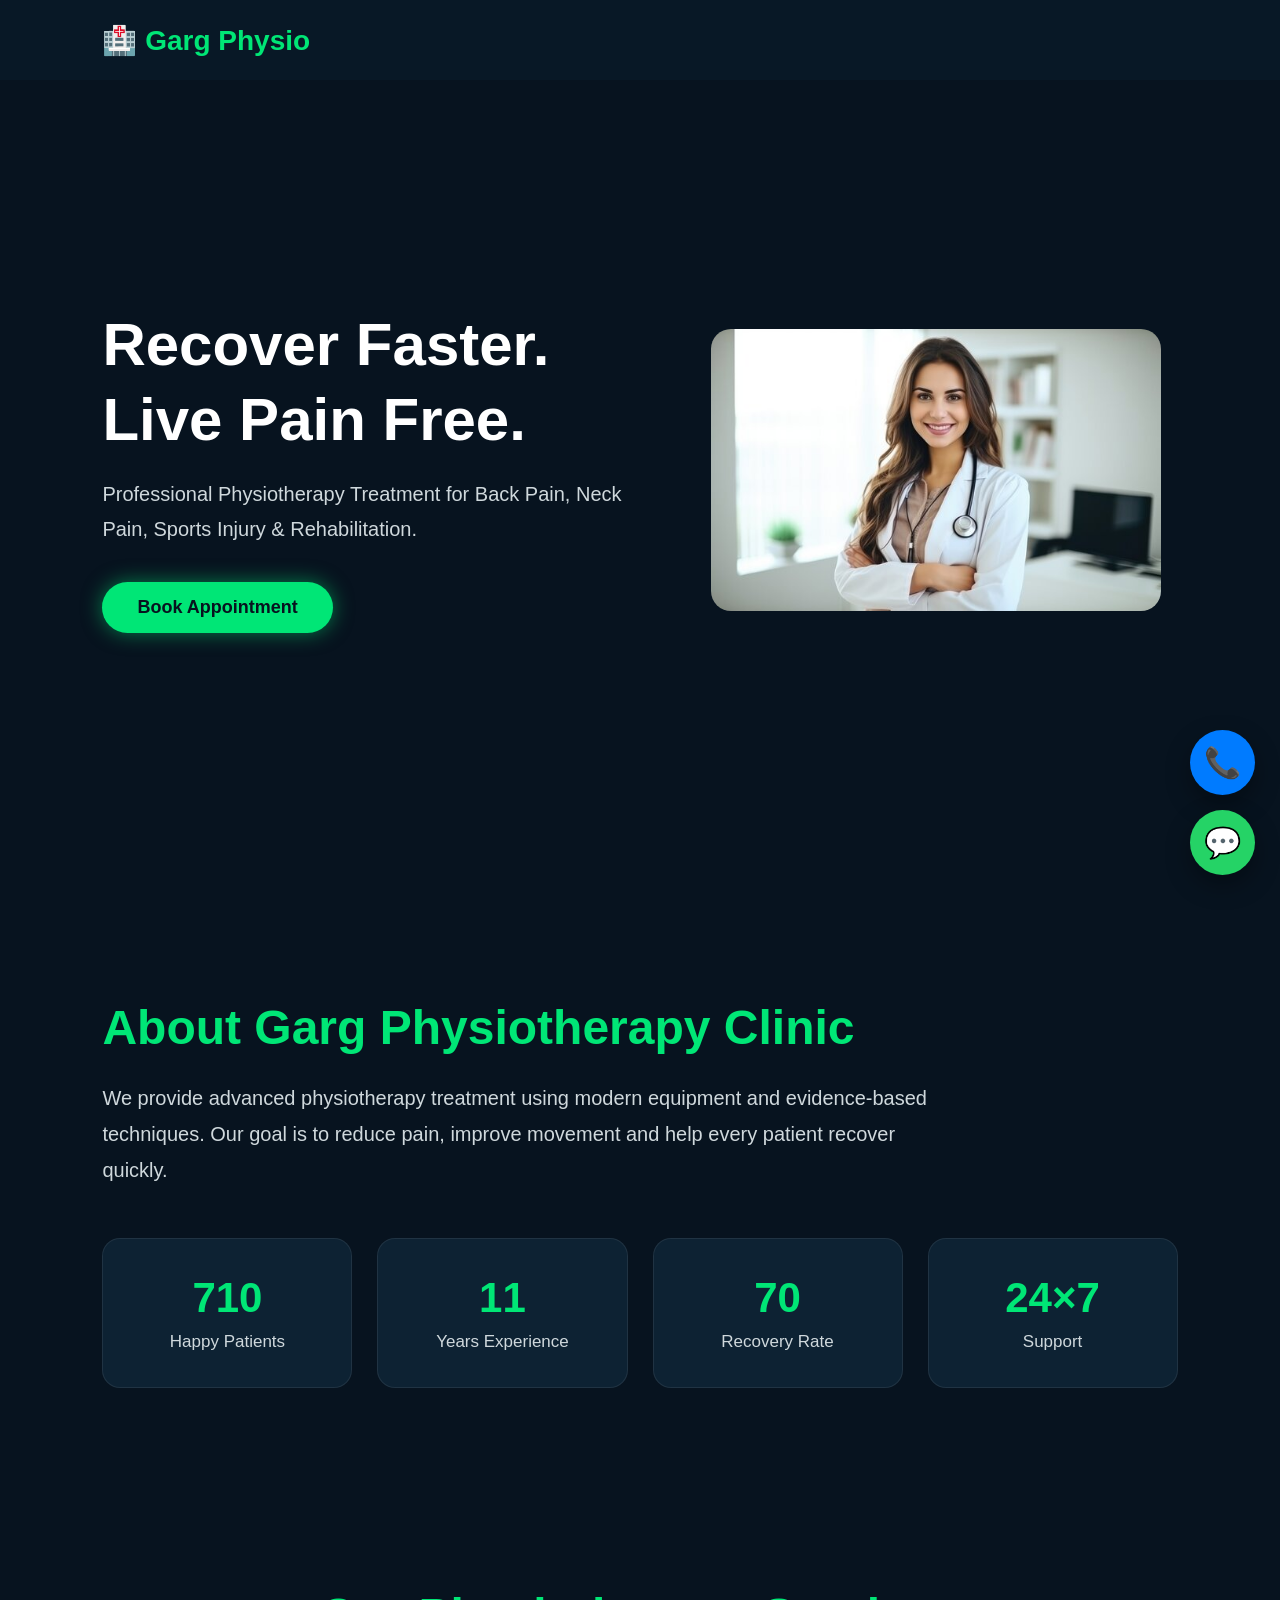
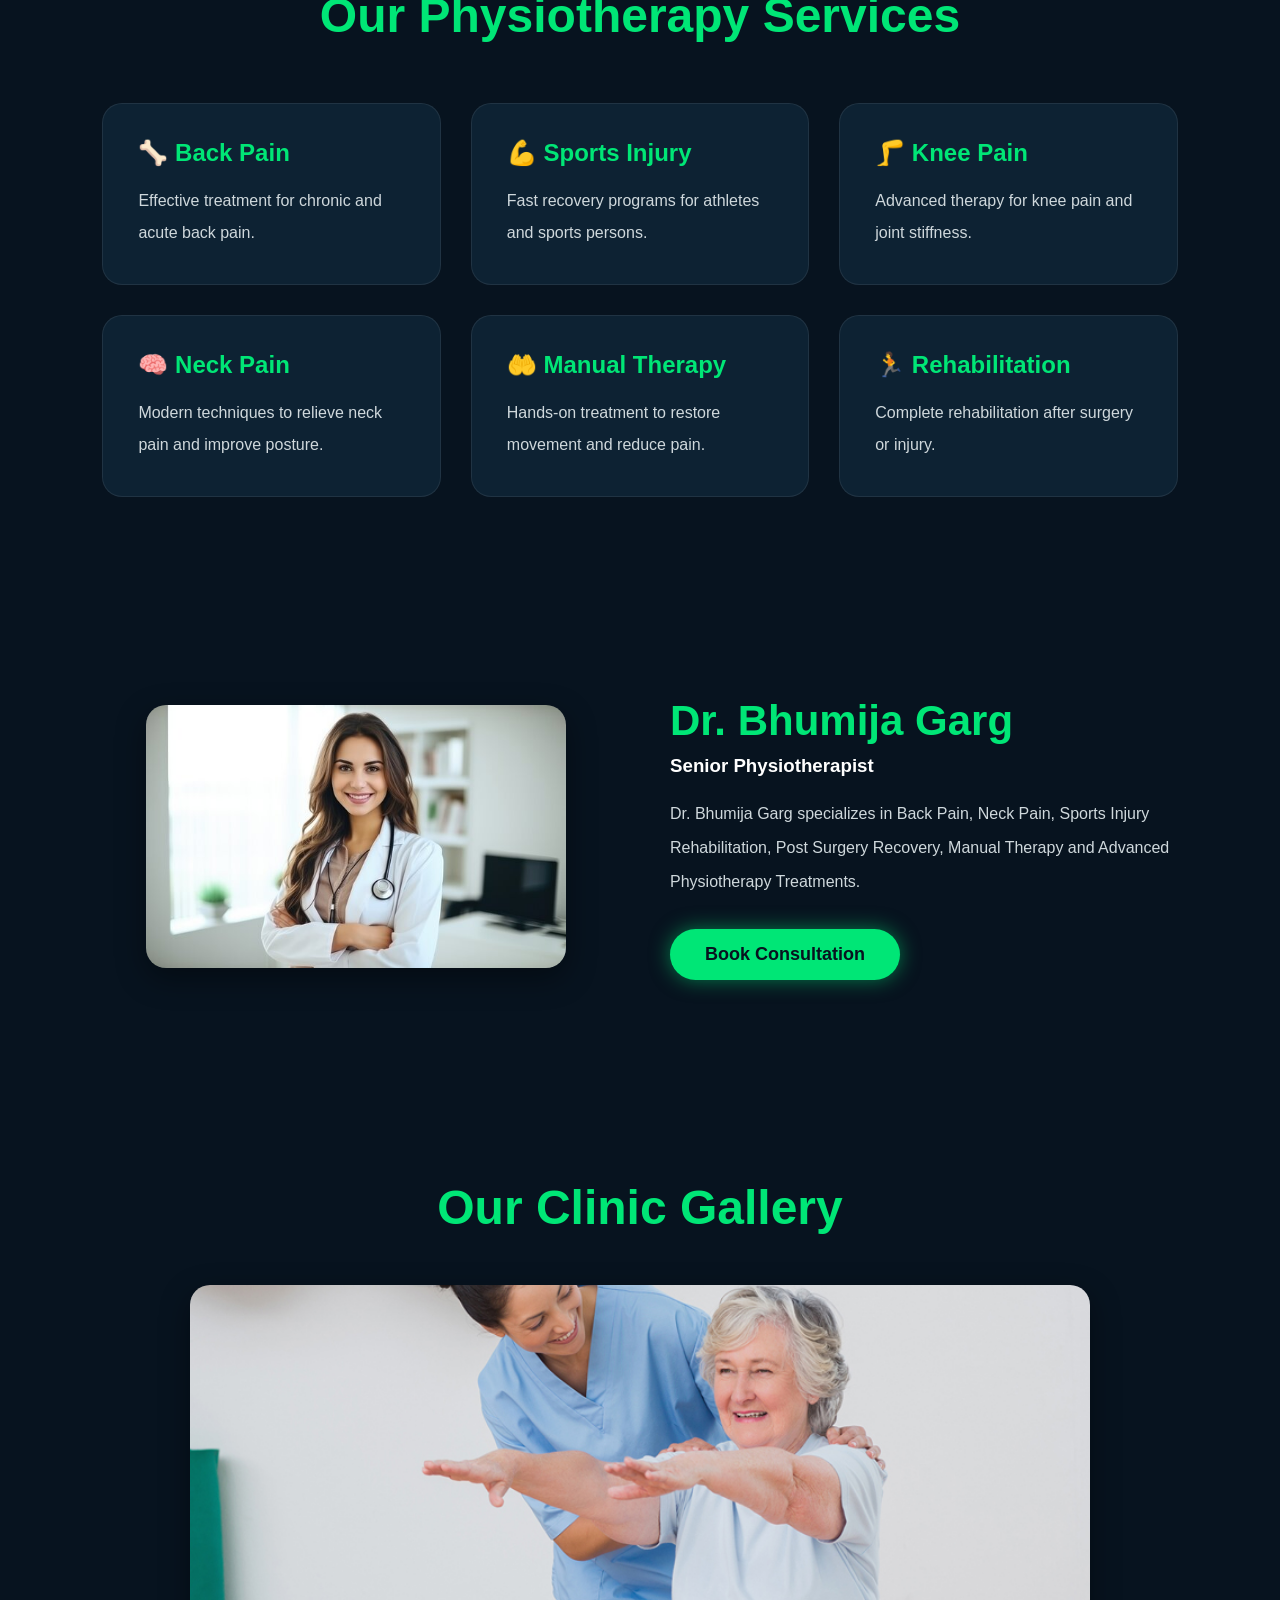
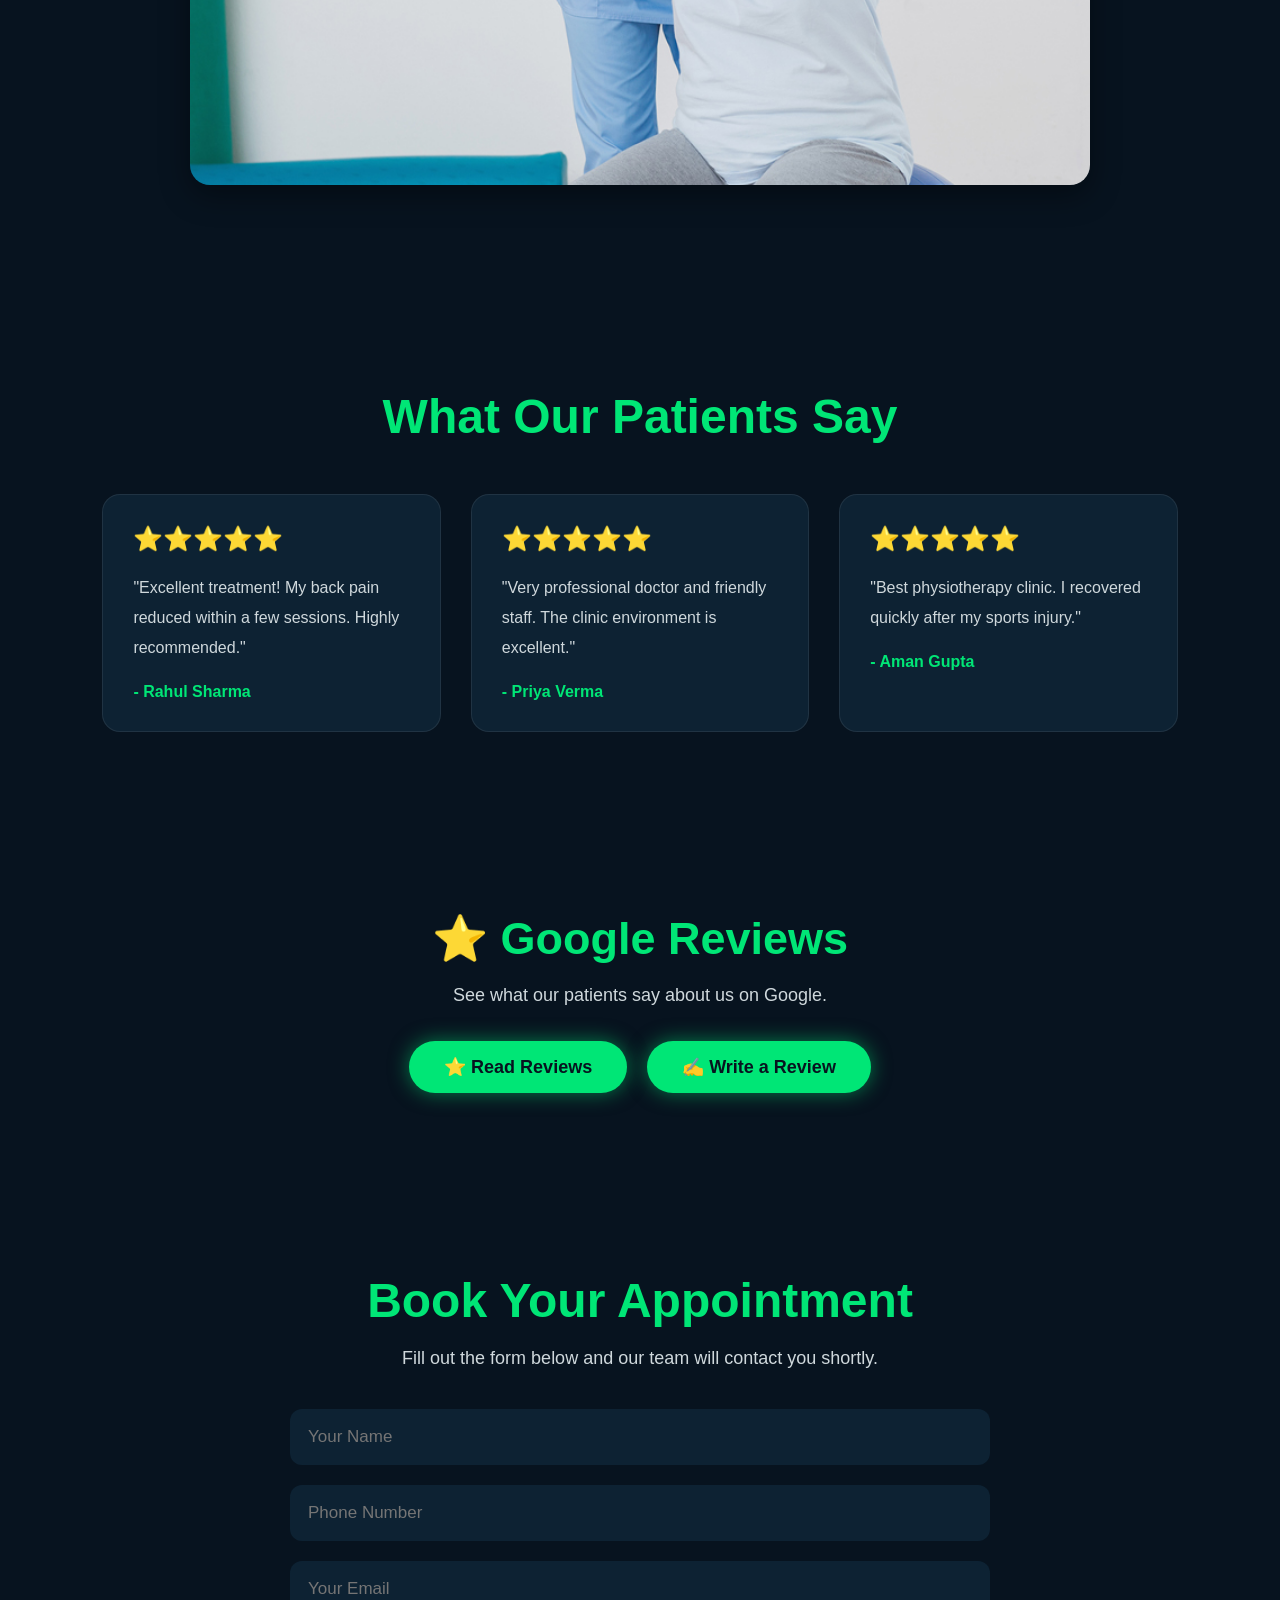
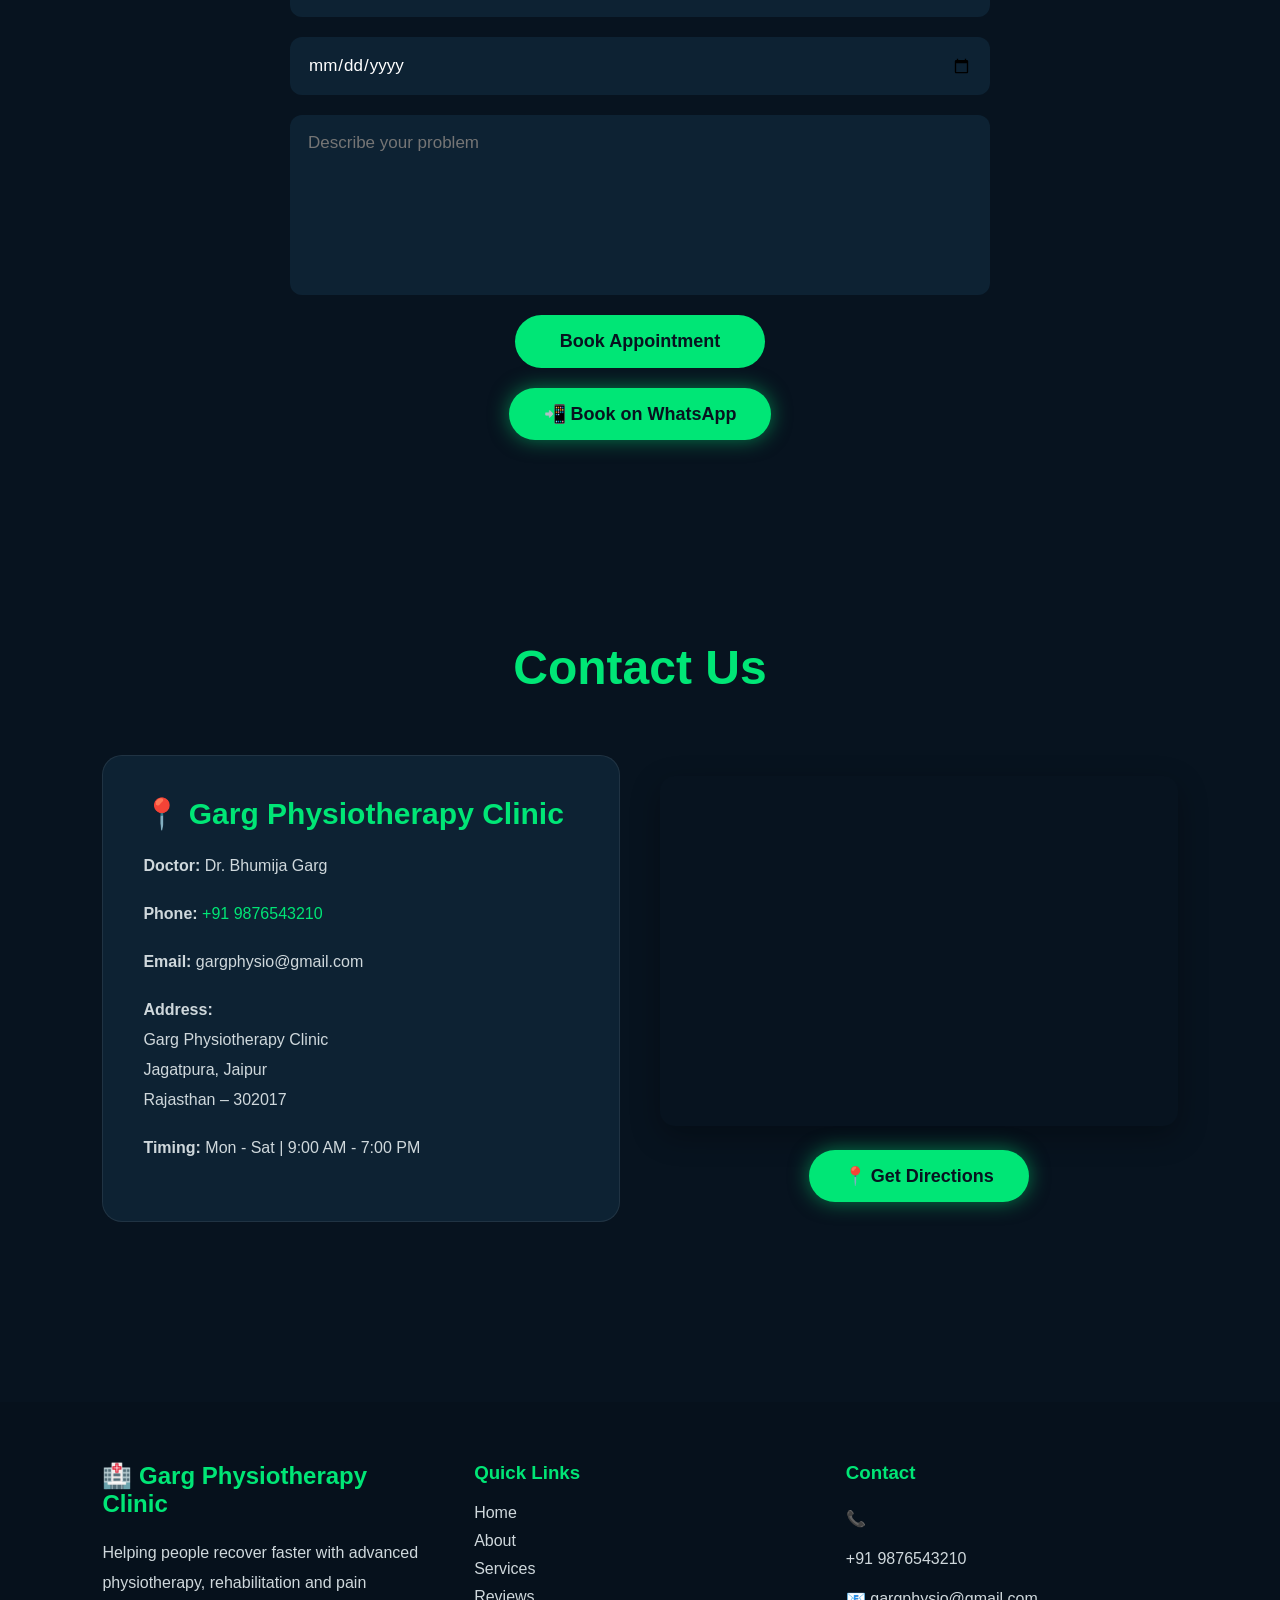
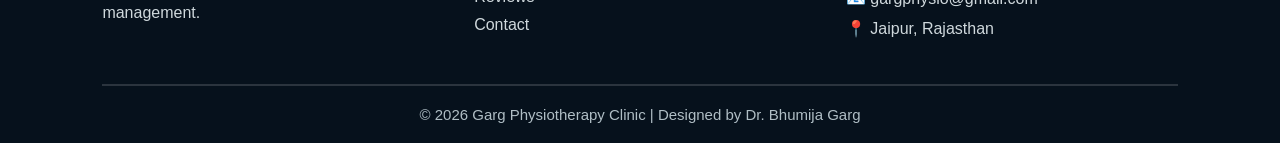
==== index.html @ 329b7d1e "Added floating call button" ====
<!DOCTYPE html>
<html lang="en">
<link rel="stylesheet" href="https://unpkg.com/aos@2.3.4/dist/aos.css">
<head>
    <meta charset="UTF-8">
    <meta name="viewport" content="width=device-width, initial-scale=1.0">

    <title>Garg Physiotherapy Clinic | Dr. Bhumija Garg</title>

    <meta name="description" content="Garg Physiotherapy Clinic in Jaipur offers treatment for back pain, neck pain, sports injury, rehabilitation, knee pain, manual therapy and advanced physiotherapy by Dr. Bhumija Garg.">

    <meta name="keywords" content="Physiotherapy Jaipur, Physiotherapist Jaipur, Back Pain Treatment, Neck Pain, Sports Injury, Knee Pain, Garg Physiotherapy Clinic, Dr. Bhumija Garg">

    <meta name="author" content="Dr. Bhumija Garg">

    <!-- Open Graph -->
    <meta property="og:title" content="Garg Physiotherapy Clinic | Dr. Bhumija Garg">
    <meta property="og:description" content="Professional Physiotherapy Clinic in Jaipur for Back Pain, Neck Pain, Sports Injury & Rehabilitation.">
    <meta property="og:image" content="https://gargphysio.netlify.app/images/logo.png">
    <meta property="og:url" content="https://gargphysio.netlify.app">
    <meta property="og:type" content="website">

    <!-- Theme Color -->
    <meta name="theme-color" content="#00e676">

    <link rel="stylesheet" href="style.css">

    <!-- Favicon -->
    <link rel="icon" type="image/png" href="images/logo.png">
    <meta name="google-site-verification" content="hfMjRahwRPEM4AjZQudU4vn1vrNnASOSKGCvkuwVA_s" />

</head>
<body>


<!-- Loading Screen -->
<div id="loader">

    <div class="loader-content">

        <h1>🏥</h1>

        <h2>Garg Physiotherapy Clinic</h2>

        <div class="loading-bar">
            <div class="loading-fill"></div>
        </div>

    </div>

</div>
<!-- Scroll Progress Bar -->
<div id="progress-bar"></div>
<a href="tel:+919876543210" class="call-btn">
    📞
</a>
<!-- WhatsApp Button -->

<a href="https://wa.me/919876543210" class="whatsapp" target="_blank">
    💬
</a>

<!-- Navigation -->

<nav>

   <h2 class="logo">
    🏥 Garg Physio
</h2>

    <!-- Hamburger Button -->
    <div class="menu-toggle" id="menu-toggle">
        ☰
    </div>

    <ul id="nav-links">

        <li><a href="#home">Home</a></li>

        <li><a href="#about">About</a></li>

        <li><a href="#services">Services</a></li>

        <li><a href="#doctor">Doctor</a></li>

        <li><a href="#gallery">Gallery</a></li>

        <li><a href="#reviews">Reviews</a></li>

        <li><a href="#appointment">Appointment</a></li>

        <li><a href="#contact">Contact</a></li>

    </ul>

</nav>

<!-- Hero Section -->

<section class="hero hidden" id="home">

    <div class="left">

        <h1>
            Recover Faster.<br>
            Live Pain Free.
        </h1>

        <p>
            Professional Physiotherapy Treatment for Back Pain,
            Neck Pain, Sports Injury & Rehabilitation.
        </p>

       <a href="#appointment" class="btn">Book Appointment</a>
    </div>

    <div class="right">

        <img src="images/doctor.jpg" alt="Doctor">

    </div>

</section>

<!-- About Section -->

<section class="about hidden" id="about" data-aos="fade-up">

    <div class="about-left">

        <h2>About Garg Physiotherapy Clinic</h2>

        <p>
            We provide advanced physiotherapy treatment using modern
            equipment and evidence-based techniques. Our goal is to
            reduce pain, improve movement and help every patient
            recover quickly.
        </p>

        <div class="stats">

            <div class="box">
               <h3 class="counter" data-target="1000">0</h3>
                <span>Happy Patients</span>
            </div>

            <div class="box">
                <h3 class="counter" data-target="15">0</h3>
                <span>Years Experience</span>
            </div>

            <div class="box">
                <h3 class="counter" data-target="98">0</h3>
                <span>Recovery Rate</span>
            </div>

            <div class="box">
                <h3>24×7</h3>
                <span>Support</span>
            </div>

        </div>

    </div>

</section> 


<!-- Services Section -->

<section class="services hidden" id="services" data-aos="zoom-in">

    <h2>Our Physiotherapy Services</h2>

    <div class="service-grid">

        <div class="service-card">
            <h3>🦴 Back Pain</h3>
            <p>Effective treatment for chronic and acute back pain.</p>
        </div>

        <div class="service-card">
            <h3>💪 Sports Injury</h3>
            <p>Fast recovery programs for athletes and sports persons.</p>
        </div>

        <div class="service-card">
            <h3>🦵 Knee Pain</h3>
            <p>Advanced therapy for knee pain and joint stiffness.</p>
        </div>

        <div class="service-card">
            <h3>🧠 Neck Pain</h3>
            <p>Modern techniques to relieve neck pain and improve posture.</p>
        </div>

        <div class="service-card">
            <h3>🤲 Manual Therapy</h3>
            <p>Hands-on treatment to restore movement and reduce pain.</p>
        </div>

        <div class="service-card">
            <h3>🏃 Rehabilitation</h3>
            <p>Complete rehabilitation after surgery or injury.</p>
        </div>

    </div>

</section>

<!-- Doctor Section -->

<section class="doctor hidden" id="doctor" data-aos="fade-right">

    <div class="doctor-image">
        <img src="images/doctor.jpg" alt="Dr. Bhumija Garg">
    </div>

    <div class="doctor-info">

        <h2>Dr. Bhumija Garg</h2>

        <h3>Senior Physiotherapist</h3>

        <p>
            Dr. Bhumija Garg specializes in Back Pain, Neck Pain,
            Sports Injury Rehabilitation, Post Surgery Recovery,
            Manual Therapy and Advanced Physiotherapy Treatments.
        </p>

       <a href="#appointment" class="btn">Book Consultation</a>

    </div>

</section>

<!-- Gallery Section -->

<section class="gallery hidden" id="gallery" data-aos="fade-left">

    <h2>Our Clinic Gallery</h2>

    <div class="slider">

   <img id="slider-image" src="images/gallery1.jpg" alt="Clinic">

    </div>

</section>
<!-- Lightbox -->
<div id="lightbox">

    <span id="close-lightbox">&times;</span>

    <img id="lightbox-img" src="" alt="Gallery Image">

</div>
<!-- Testimonials Section -->

<section class="testimonials hidden" id="reviews">

    <h2>What Our Patients Say</h2>

    <div class="testimonial-container">

        <div class="testimonial-card">
            <h3>⭐⭐⭐⭐⭐</h3>
            <p>
                "Excellent treatment! My back pain reduced within a few sessions.
                Highly recommended."
            </p>
            <h4>- Rahul Sharma</h4>
        </div>

        <div class="testimonial-card">
            <h3>⭐⭐⭐⭐⭐</h3>
            <p>
                "Very professional doctor and friendly staff.
                The clinic environment is excellent."
            </p>
            <h4>- Priya Verma</h4>
        </div>

        <div class="testimonial-card">
            <h3>⭐⭐⭐⭐⭐</h3>
            <p>
                "Best physiotherapy clinic. I recovered quickly after my sports injury."
            </p>
            <h4>- Aman Gupta</h4>
        </div>

    </div>

</section>
<section class="google-reviews hidden">

    <h2>⭐ Google Reviews</h2>

    <p>See what our patients say about us on Google.</p>

    <div class="review-buttons">

        <a href="https://g.page/r/" target="_blank" class="btn">
            ⭐ Read Reviews
        </a>

        <a href="https://search.google.com/local/writereview?placeid=" target="_blank" class="btn">
            ✍ Write a Review
        </a>

    </div>

</section>
<!-- Appointment Section -->

<section class="appointment hidden" id="appointment">

    <h2>Book Your Appointment</h2>

    <p>
        Fill out the form below and our team will contact you shortly.
    </p>

  <form action="https://formsubmit.co/bhumiagr71@gmail.com" method="POST">

    <input type="text" name="Name" placeholder="Your Name" required>

    <input type="tel" name="Phone" placeholder="Phone Number" required>

    <input type="email" name="Email" placeholder="Your Email" required>

    <input type="date" name="Appointment Date" required>

    <textarea name="Message" placeholder="Describe your problem"></textarea>

    <input type="hidden" name="_captcha" value="false">
    <input type="hidden" name="_template" value="table">
    <input type="hidden" name="_subject" value="New Appointment Request">
   <input type="hidden" name="_next" value="https://gargphysio.netlify.app/thankyou.html">
    <button type="submit">Book Appointment</button>

</form>
<a href="#" id="whatsapp-book" class="btn">
    📲 Book on WhatsApp
</a>

</section>

<!-- Contact Section -->

<section class="contact hidden" id="contact">

    <h2>Contact Us</h2>

    <div class="contact-container">

        <div class="contact-info">

            <h3>📍 Garg Physiotherapy Clinic</h3>

            <p><strong>Doctor:</strong> Dr. Bhumija Garg</p>

          <p><strong>Phone:</strong>
<a href="tel:+919876543210" class="contact-link">
+91 9876543210
</a>
</p>
            <p><strong>Email:</strong> gargphysio@gmail.com</p>

           <p><strong>Address:</strong><br>
            Garg Physiotherapy Clinic<br>
                 Jagatpura, Jaipur<br>
                  Rajasthan – 302017
        </p>

            <p><strong>Timing:</strong> Mon - Sat | 9:00 AM - 7:00 PM</p>

        </div>

        <div class="map">

            <iframe
                src="https://www.google.com/maps?q=Jagatpura,Jaipur,Rajasthan&output=embed"
                width="100%"
                height="350"
                style="border:0;border-radius:15px;"
                allowfullscreen
                loading="lazy">
            </iframe>
            <div class="direction-btn">
    <a href="https://www.google.com/maps/search/?api=1&query=Jagatpura,Jaipur,Rajasthan"
       target="_blank"
       class="btn">
       📍 Get Directions
    </a>
        </div>

    </div>
</div> <!-- contact-container -->
</section>

<!-- Footer -->

<footer>

    <div class="footer-container">

        <div class="footer-box">

            <h2>🏥 Garg Physiotherapy Clinic</h2>

            <p>
                Helping people recover faster with advanced physiotherapy,
                rehabilitation and pain management.
            </p>

        </div>

        <div class="footer-box">

            <h3>Quick Links</h3>

            <a href="#home">Home</a>
            <a href="#about">About</a>
            <a href="#services">Services</a>
            <a href="#reviews">Reviews</a>
            <a href="#contact">Contact</a>

        </div>

        <div class="footer-box">

            <h3>Contact</h3>

           <p>📞
<a href="tel:+919876543210" class="contact-link">
+91 9876543210
</a>
</p>
            <p>📧 gargphysio@gmail.com</p>
            <p>📍 Jaipur, Rajasthan</p>

        </div>

    </div>

    <hr>

    <p class="copyright">
        © 2026 Garg Physiotherapy Clinic | Designed by Dr. Bhumija Garg
    </p>

</footer>
<script src="https://unpkg.com/aos@2.3.4/dist/aos.js"></script>

<script>
AOS.init({
    duration: 1000,
    once: true
});
</script>
<script src="script.js"></script>

</body>
</html>
---- style.css ----
/* ==========================================
   GARG PHYSIOTHERAPY CLINIC
   STYLE.CSS (PART 1)
========================================== */

/* Google Font */
html{
    scroll-behavior:smooth;
}
*{
    margin:0;
    padding:0;
    box-sizing:border-box;
    font-family:'Poppins',sans-serif;
}

body{
    background:#07131f;
    color:#ffffff;
    overflow-x:hidden;
}

/* ==========================================
   NAVBAR
========================================== */

nav{
    position:fixed;
    top:0;
    left:0;
    width:100%;
    height:80px;
    padding:0 8%;
    background:#081826;
    display:flex;
    justify-content:space-between;
    align-items:center;
    z-index:1000;
    transition:0.4s;
}

.scrolled{
    background:#06111c;
    box-shadow:0 5px 20px rgba(0,0,0,.4);
    backdrop-filter:blur(10px);
}

.logo{
    color:#00e676;
    font-size:28px;
    font-weight:700;
}

nav ul{
    display:flex;
    list-style:none;
}

nav ul li{
    margin-left:30px;
}

nav ul li a{
    color:white;
    text-decoration:none;
    font-size:18px;
    transition:.3s;
}

nav ul li a:hover{
    color:#00e676;
}

/* ==========================================
   HERO SECTION
========================================== */

.hero{
    min-height:100vh;
    display:flex;
    justify-content:space-between;
    align-items:center;
    gap:50px;
    padding:120px 8% 80px;
}

.left{
    width:50%;
}

.left h1{
    font-size:60px;
    line-height:75px;
    margin-bottom:20px;
}

.left p{
    font-size:20px;
    color:#cfd8dc;
    line-height:35px;
    margin-bottom:35px;
}

/* Button */

button{
    background:#00e676;
    color:#07131f;
    border:none;
    padding:16px 40px;
    border-radius:50px;
    font-size:18px;
    font-weight:600;
    cursor:pointer;
    transition:.4s;
}

button:hover{
    background:#00c853;
    color:white;
    transform:translateY(-5px);
    box-shadow:0 0 25px #00e676;
}

/* Hero Image */

.right{
    width:45%;
    display:flex;
    justify-content:center;
}

.right img{
    width:100%;
    max-width:450px;
    border-radius:20px;
    animation:float 3s ease-in-out infinite;
}

/* Floating Animation */

@keyframes float{

    0%{
        transform:translateY(0);
    }

    50%{
        transform:translateY(-15px);
    }

    100%{
        transform:translateY(0);
    }

}

/* ==========================================
   ABOUT SECTION
========================================== */

.about{
    padding:100px 8%;
}

.about h2{
    color:#00e676;
    font-size:48px;
    margin-bottom:25px;
}

.about p{
    color:#cfd8dc;
    font-size:20px;
    line-height:36px;
    max-width:850px;
}

/* Stats */

.stats{
    margin-top:50px;
    display:grid;
    grid-template-columns:repeat(4,1fr);
    gap:25px;
}

.box{
    background:#0d2233;
    padding:35px;
    text-align:center;
    border-radius:18px;
    border:1px solid rgba(255,255,255,.08);
    transition:.4s;
}

.box:hover{
    transform:translateY(-10px);
    border-color:#00e676;
    box-shadow:0 15px 35px rgba(0,230,118,.35);
}

.box h3{
    color:#00e676;
    font-size:42px;
    margin-bottom:10px;
}

.box span{
    color:#cfd8dc;
    font-size:17px;
}
/* ==========================================
   SERVICES SECTION
========================================== */

.services{
    padding:100px 8%;
}

.services h2{
    text-align:center;
    color:#00e676;
    font-size:48px;
    margin-bottom:60px;
}

.service-grid{
    display:grid;
    grid-template-columns:repeat(auto-fit,minmax(280px,1fr));
    gap:30px;
}

.service-card{
    background:#0d2233;
    padding:35px;
    border-radius:20px;
    border:1px solid rgba(255,255,255,.08);
    transition:.4s;
    cursor:pointer;
}

.service-card:hover{
    transform:translateY(-12px);
    border-color:#00e676;
    box-shadow:0 20px 40px rgba(0,230,118,.35);
    background:linear-gradient(135deg,#0b2438,#123d5a);
}

.service-card h3{
    color:#00e676;
    font-size:24px;
    margin-bottom:18px;
}

.service-card p{
    color:#cfd8dc;
    line-height:32px;
}

/* ==========================================
   DOCTOR SECTION
========================================== */

.doctor{
    padding:100px 8%;
    display:flex;
    justify-content:space-between;
    align-items:center;
    gap:60px;
}

.doctor-image{
    flex:1;
    text-align:center;
}

.doctor-image img{
    width:100%;
    max-width:420px;
    border-radius:20px;
    box-shadow:0 10px 30px rgba(0,0,0,.4);
    transition:.4s;
}

.doctor-image img:hover{
    transform:scale(1.05);
    box-shadow:0 20px 45px rgba(0,230,118,.35);
}

.doctor-info{
    flex:1;
}

.doctor-info h2{
    color:#00e676;
    font-size:42px;
    margin-bottom:10px;
}

.doctor-info h3{
    color:#ffffff;
    margin-bottom:20px;
}

.doctor-info p{
    color:#cfd8dc;
    line-height:34px;
    margin-bottom:30px;
}

/* ==========================================
   GALLERY SECTION
========================================== */


.gallery{
    padding:100px 8%;
    text-align:center;
}

.gallery h2{
    color:#00e676;
    font-size:48px;
    margin-bottom:50px;
}
.slider{
    max-width:900px;
    margin:auto;
}

.slider img{
    width:100%;
    height:500px;
    object-fit:cover;
    border-radius:20px;
    box-shadow:0 10px 30px rgba(0,0,0,.4);
    transition:.4s;
}

.slider img:hover{
    transform:scale(1.02);
}

/* ==========================================
   TESTIMONIAL SECTION
========================================== */

.testimonials{
    padding:100px 8%;
}

.testimonials h2{
    text-align:center;
    color:#00e676;
    font-size:48px;
    margin-bottom:50px;
}

.testimonial-container{
    display:grid;
    grid-template-columns:repeat(auto-fit,minmax(280px,1fr));
    gap:30px;
}

.testimonial-card{
    background:#0d2233;
    padding:30px;
    border-radius:18px;
    border:1px solid rgba(255,255,255,.08);
    transition:.4s;
}

.testimonial-card:hover{
    transform:translateY(-10px);
    border-color:#00e676;
    box-shadow:0 20px 35px rgba(0,230,118,.30);
}

.testimonial-card h3{
    font-size:24px;
    margin-bottom:20px;
}

.testimonial-card p{
    color:#cfd8dc;
    line-height:30px;
    margin-bottom:20px;
}

.testimonial-card h4{
    color:#00e676;
}
/* ==========================================
   APPOINTMENT SECTION
========================================== */

.appointment{
    padding:100px 8%;
    text-align:center;
}

.appointment h2{
    color:#00e676;
    font-size:48px;
    margin-bottom:20px;
}

.appointment p{
    color:#cfd8dc;
    font-size:18px;
    margin-bottom:40px;
}

.appointment form{
    width:100%;
    max-width:700px;
    margin:auto;
    display:flex;
    flex-direction:column;
    gap:20px;
}

.appointment input,
.appointment textarea{

    width:100%;
    padding:18px;
    border:none;
    outline:none;
    border-radius:12px;
    background:#0d2233;
    color:white;
    font-size:17px;
    transition:.3s;

}

.appointment input:focus,
.appointment textarea:focus{

    border:1px solid #00e676;
    box-shadow:0 0 15px rgba(0,230,118,.25);

}

.appointment textarea{

    height:180px;
    resize:none;

}

.appointment button{

    width:250px;
    margin:auto;

}


/* ==========================================
   CONTACT SECTION
========================================== */

.contact{

    padding:100px 8%;

}

.contact h2{

    text-align:center;
    color:#00e676;
    font-size:48px;
    margin-bottom:60px;

}

.contact-container{

    display:grid;
    grid-template-columns:1fr 1fr;
    gap:40px;
    align-items:center;

}

.contact-info{

    background:#0d2233;
    padding:40px;
    border-radius:20px;
    border:1px solid rgba(255,255,255,.08);

}

.contact-info h3{

    color:#00e676;
    margin-bottom:20px;
    font-size:30px;

}

.contact-info p{

    color:#cfd8dc;
    margin:18px 0;
    line-height:30px;

}

.map iframe{

    width:100%;
    border:none;
    border-radius:20px;
    box-shadow:0 10px 30px rgba(0,0,0,.3);

}


/* ==========================================
   FOOTER
========================================== */

footer{

    background:#06111c;
    margin-top:80px;
    padding:60px 8% 20px;

}

.footer-container{

    display:grid;
    grid-template-columns:repeat(auto-fit,minmax(250px,1fr));
    gap:40px;

}

.footer-box h2,
.footer-box h3{

    color:#00e676;
    margin-bottom:20px;

}

.footer-box p{

    color:#cfd8dc;
    line-height:30px;

}

.footer-box a{

    display:block;
    color:#cfd8dc;
    text-decoration:none;
    margin:10px 0;
    transition:.3s;

}

.footer-box a:hover{

    color:#00e676;
    padding-left:6px;

}

footer hr{

    margin:40px 0 20px;
    border:.5px solid rgba(255,255,255,.15);

}

.copyright{

    text-align:center;
    color:#b0bec5;
    font-size:15px;

}


/* ==========================================
   WHATSAPP BUTTON
========================================== */

.whatsapp{

    position:fixed;
    right:25px;
    bottom:25px;

    width:65px;
    height:65px;
    border-radius:50%;

    background:#25D366;

    display:flex;
    justify-content:center;
    align-items:center;

    color:white;
    text-decoration:none;
    font-size:30px;

    z-index:9999;

    box-shadow:0 10px 25px rgba(0,0,0,.35);

    transition:.4s;

}
.whatsapp:hover{

    transform:scale(1.12);
    box-shadow:0 15px 35px rgba(37,211,102,.5);

}
/* ==========================================
   SCROLL ANIMATION
========================================== */

.hidden{
    opacity:0;
    transform:translateY(60px);
    transition:all .8s ease;
}

.show{
    opacity:1;
    transform:translateY(0);
}


/* ==========================================
   GLOBAL HOVER EFFECTS
========================================== */

.service-card:hover,
.box:hover,
.testimonial-card:hover{
    box-shadow:0 0 25px rgba(0,230,118,.35);
}


/* ==========================================
   MOBILE RESPONSIVE
========================================== */

@media (max-width:768px){
nav{
        flex-direction:row;
        justify-content:space-between;
        align-items:center;
        padding:15px 5%;
        height:80px;
    }

     nav ul{
        margin:0;
    }

    .hero{
        flex-direction:column;
        text-align:center;
        padding-top:140px;
    }

    .left,
    .right{
        width:100%;
    }

    .left h1{
        font-size:38px;
        line-height:50px;
    }

    .left p{
        font-size:18px;
        line-height:30px;
    }

    .right img{
        width:90%;
        max-width:380px;
        margin-top:30px;
    }

    .about,
    .services,
    .doctor,
    .gallery,
    .testimonials,
    .appointment,
    .contact{
        padding:70px 5%;
    }

    .stats{
        grid-template-columns:1fr 1fr;
        gap:20px;
    }

    .service-grid{
        grid-template-columns:1fr;
    }

    .doctor{
        flex-direction:column;
        text-align:center;
    }

    .testimonial-container{
        grid-template-columns:1fr;
    }

    .contact-container{
        grid-template-columns:1fr;
    }

    .footer-container{
        grid-template-columns:1fr;
        text-align:center;
    }

    .slider img{
        height:260px;
    }

    .whatsapp{
        width:55px;
        height:55px;
        font-size:26px;
    }

}


/* ==========================================
   SMALL MOBILE
========================================== */

@media (max-width:480px){

 .logo{
    font-size:20px;
    line-height:1.3;
    max-width:180px;
}

    nav ul li{
        margin:8px;
    }

    .left h1{
        font-size:30px;
        line-height:40px;
    }

    .about h2,
    .services h2,
    .doctor h2,
    .gallery h2,
    .testimonials h2,
    .appointment h2,
    .contact h2{
        font-size:34px;
    }

    .stats{
        grid-template-columns:1fr;
    }

    button{
        width:100%;
    }

} 
/* ==========================================
   HAMBURGER MENU
========================================== */
.menu-toggle
{
    display:none;
    font-size:32px;
    color:#00e676;
    cursor:pointer;
    user-select:none;
}

/* Mobile */

@media (max-width:768px){

  nav{
    display:flex;
    justify-content:space-between;
    align-items:center;
}

  .menu-toggle{
    display:block;
    flex-shrink:0;
}
}
    #nav-links{
        position:absolute;
        top:80px;
        left:0;
        width:100%;
        background:#081826;
        z-index:1000;

        display:flex;
        flex-direction:column;
        align-items:center;

        max-height:0;
        overflow:hidden;

        transition:max-height .4s ease;
    }

    #nav-links.active{
        max-height:500px;
    }

    #nav-links li{
        margin:18px 0;
    }
/* ===========================
   LOADING SCREEN
=========================== */

#loader{
    position:fixed;
    top:0;
    left:0;
    width:100%;
    height:100%;
    background:#07131f;
    display:flex;
    justify-content:center;
    align-items:center;
    z-index:99999;
    transition:opacity .8s ease, visibility .8s ease;
}

.loader-content{
    text-align:center;
}

.loader-content h1{
    font-size:70px;
    margin-bottom:10px;
}

.loader-content h2{
    color:#00e676;
    font-size:32px;
    margin-bottom:30px;
}

.loading-bar{
    width:260px;
    height:8px;
    background:#163044;
    border-radius:20px;
    overflow:hidden;
    margin:auto;
}

.loading-fill{
    width:0%;
    height:100%;
    background:#00e676;
    animation:loading 2s linear forwards;
}

@keyframes loading{

    from{
        width:0%;
    }

    to{
        width:100%;
    }

}

.loader-hide{
    opacity:0;
    visibility:hidden;
}
/* ===========================
   SCROLL PROGRESS BAR
=========================== */

#progress-bar{
    position:fixed;
    top:0;
    left:0;
    width:0%;
    height:4px;
    background:#00e676;
    z-index:100000;
    box-shadow:0 0 10px #00e676;
    transition:width .1s linear;
}



/* ===========================
   LIGHTBOX
=========================== */

#lightbox{
    position:fixed;
    top:0;
    left:0;
    width:100%;
    height:100%;
    background:rgba(0,0,0,0.9);

    display:none;

    justify-content:center;
    align-items:center;

    z-index:100000;
}

#lightbox img{
    max-width:90%;
    max-height:85%;
    border-radius:15px;
    box-shadow:0 0 30px rgba(0,230,118,.5);
}

#close-lightbox{
    position:absolute;
    top:25px;
    right:40px;

    font-size:45px;
    color:white;
    cursor:pointer;

    transition:.3s;
}

#close-lightbox:hover{
    color:#00e676;
    transform:scale(1.2);
}
/* Active Navbar */

nav ul li a.active{

    color:#00e676;

    font-weight:600;

}
.btn{
    display:inline-block;
    padding:15px 35px;
    background:#00e676;
    color:#07131f;
    text-decoration:none;
    border-radius:40px;
    font-size:18px;
    font-weight:600;
    transition:0.3s ease;
    box-shadow:0 0 20px rgba(0,230,118,0.5);
}

.btn:hover{
    background:#00c853;
    box-shadow:0 0 35px rgba(0,230,118,0.8);
    transform:translateY(-3px);
}
/* Hero & Doctor Buttons Fix */

.hero .btn,
.doctor .btn{
    display:inline-block !important;
    background:#00e676 !important;
    color:#07131f !important;
    padding:15px 35px !important;
    border-radius:40px !important;
    text-decoration:none !important;
    font-weight:600 !important;
    box-shadow:0 0 20px rgba(0,230,118,.5) !important;
    transition:.3s ease !important;
}

.hero .btn:hover,
.doctor .btn:hover{
    background:#00c853 !important;
    box-shadow:0 0 35px rgba(0,230,118,.8) !important;
    transform:translateY(-3px);
}
/* WhatsApp Appointment Button */

#whatsapp-book{
    display:inline-block;
    margin-top:20px;
}
/* Contact Links */

.contact-link{
    color:#00e676;
    text-decoration:none;
    transition:.3s;
    font-weight:500;
}

.contact-link:hover{
    color:white;
}
/* Get Directions Button */

.direction-btn{
    text-align:center;
    margin-top:20px;
}
.google-reviews{
    padding:80px 8%;
    text-align:center;
}

.google-reviews h2{
    color:#00e676;
    font-size:45px;
    margin-bottom:20px;
}

.google-reviews p{
    color:#cfd8dc;
    margin-bottom:35px;
    font-size:18px;
}

.review-buttons{
    display:flex;
    justify-content:center;
    gap:20px;
    flex-wrap:wrap;
}
/* Floating Call Button */

.call-btn{
    position:fixed;
    right:25px;
    bottom:105px;

    width:65px;
    height:65px;

    border-radius:50%;
    background:#007bff;

    display:flex;
    justify-content:center;
    align-items:center;

    color:white;
    text-decoration:none;
    font-size:30px;

    z-index:9999;

    box-shadow:0 10px 25px rgba(0,0,0,.35);

    transition:.3s;
}

.call-btn:hover{
    transform:scale(1.1);
    background:#0056d6;
}
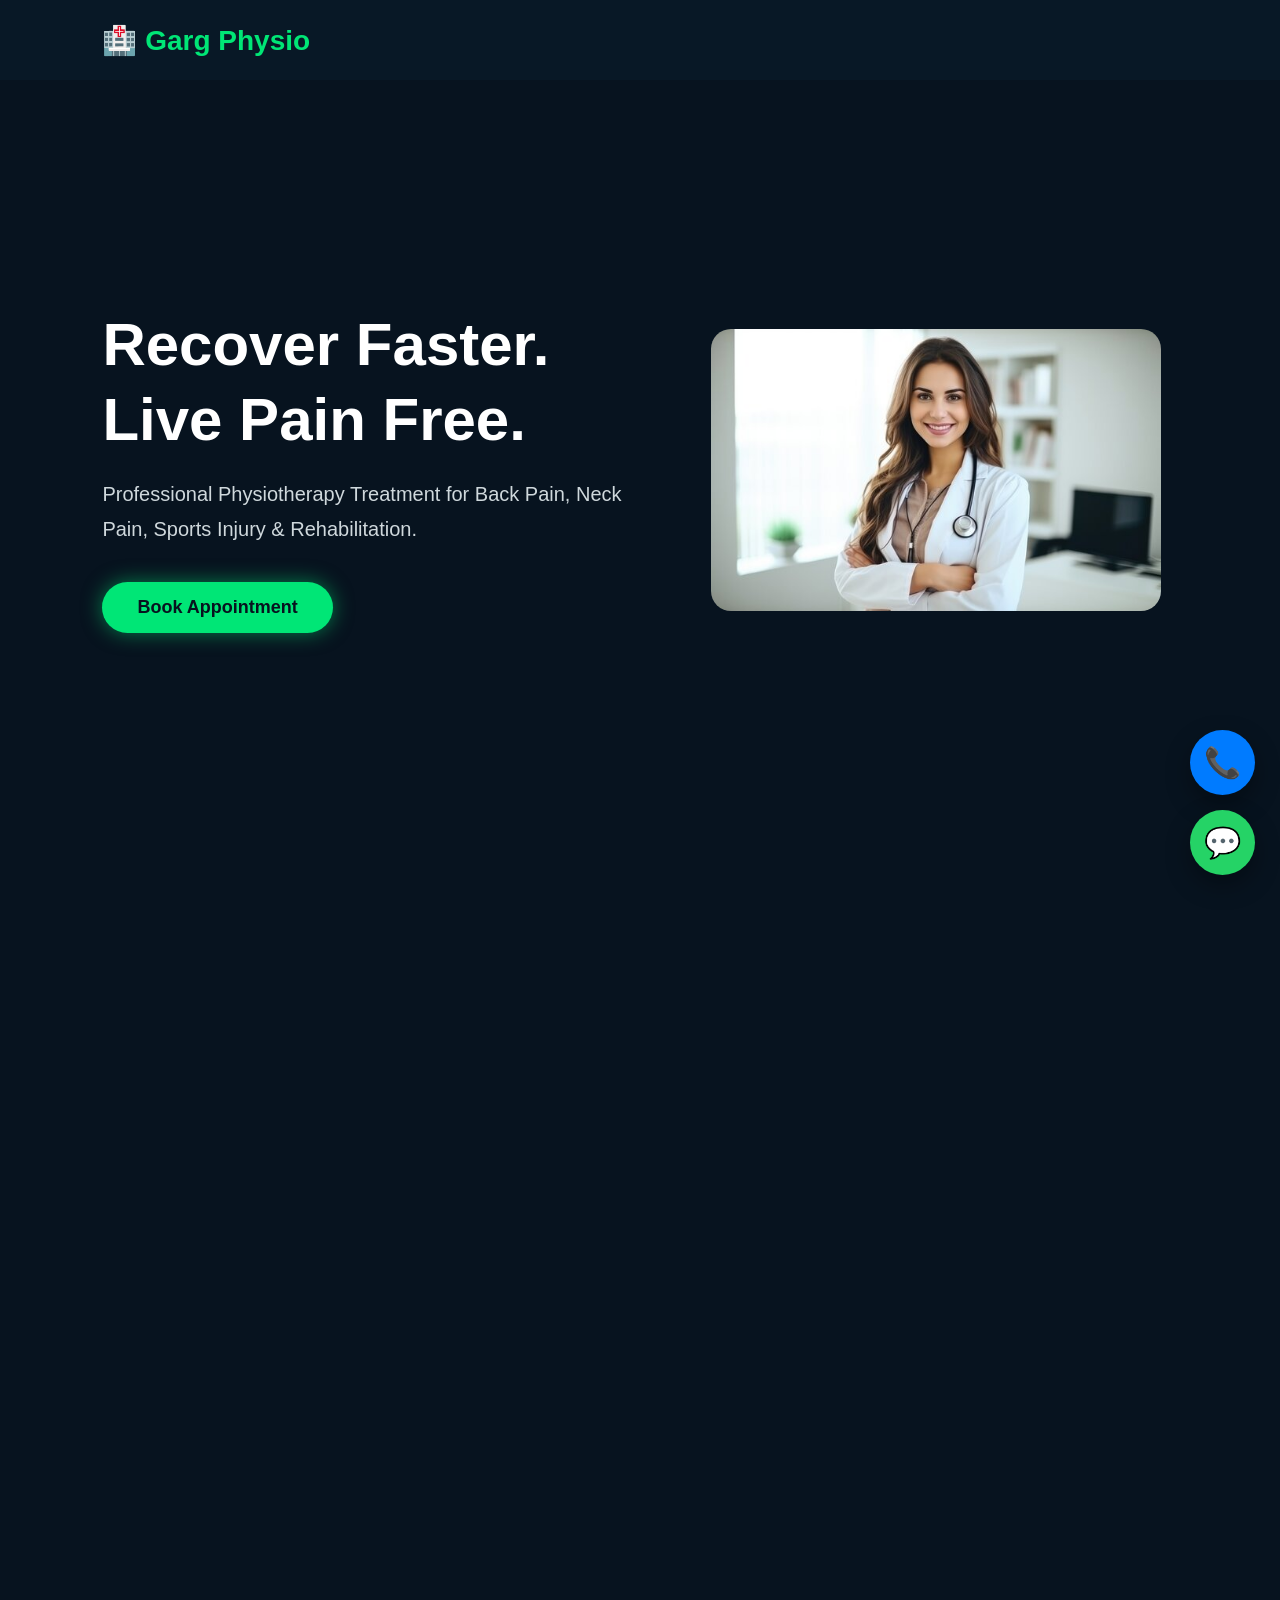
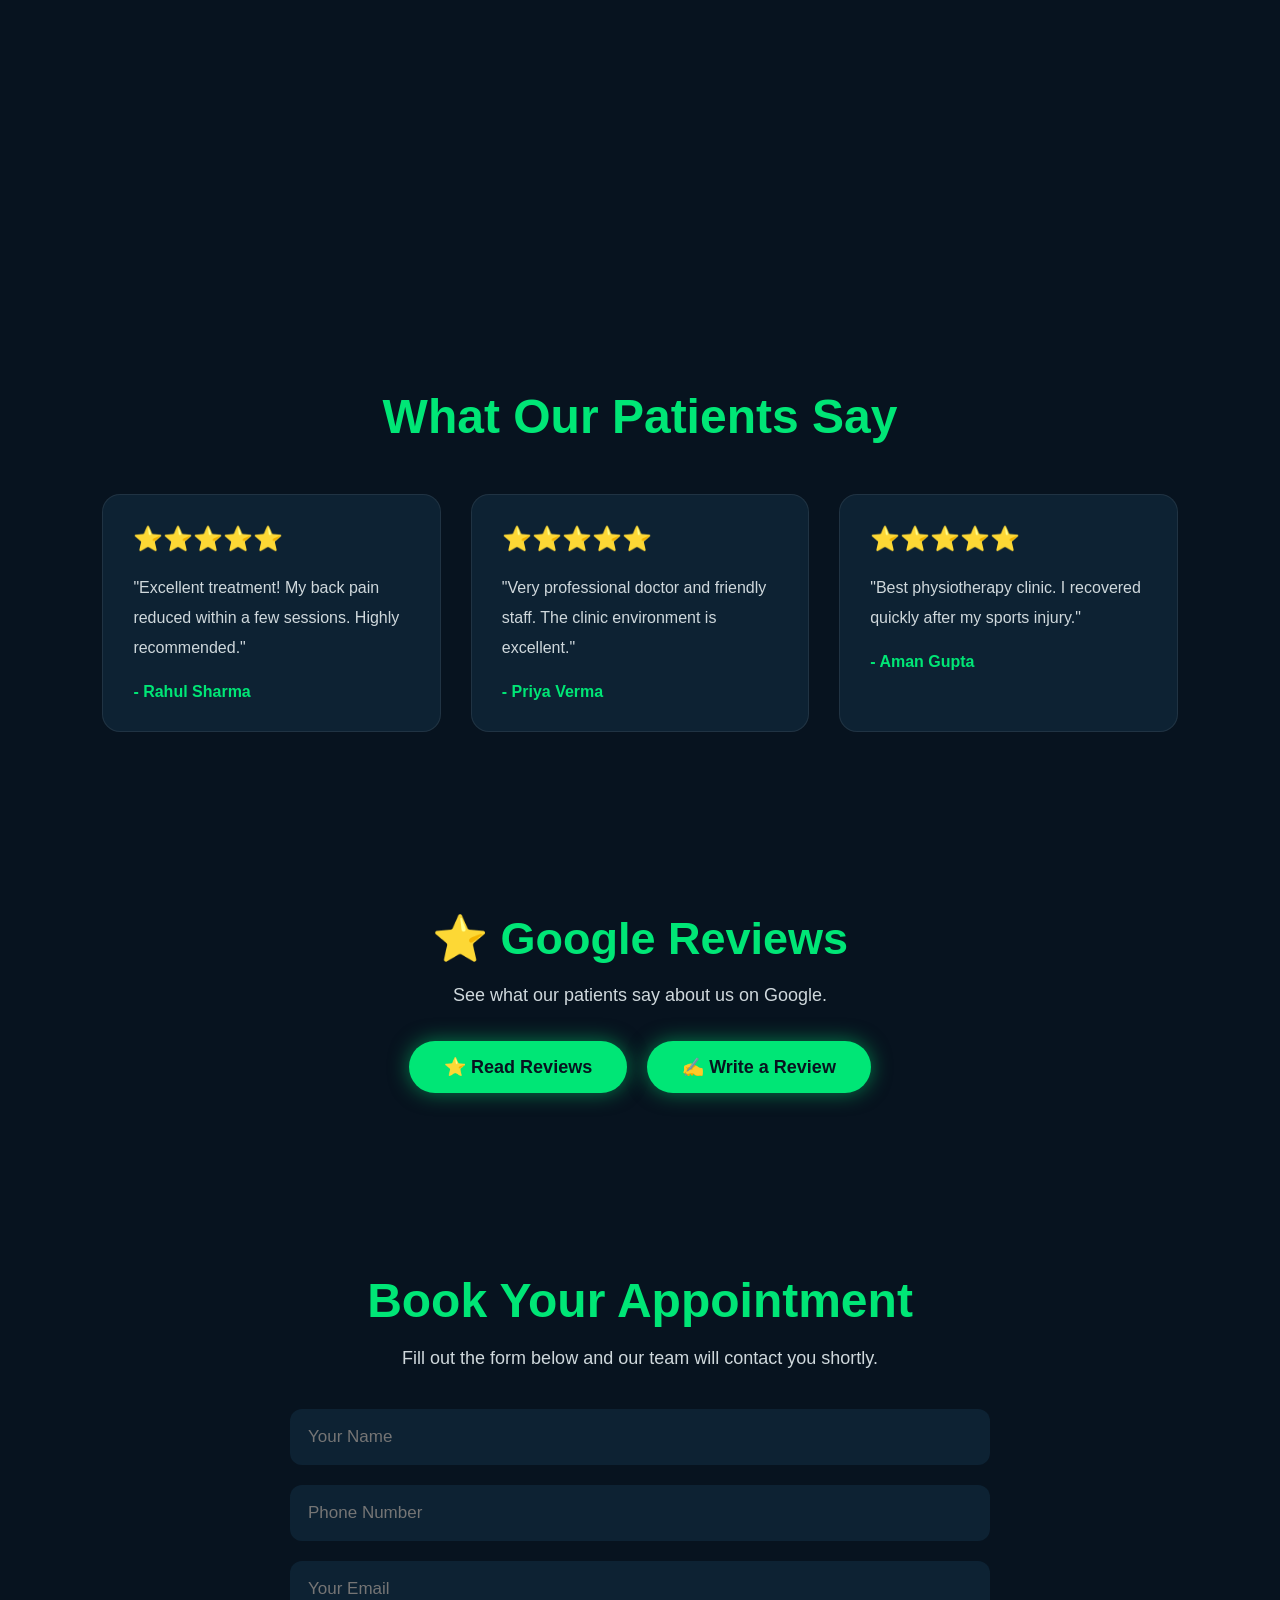
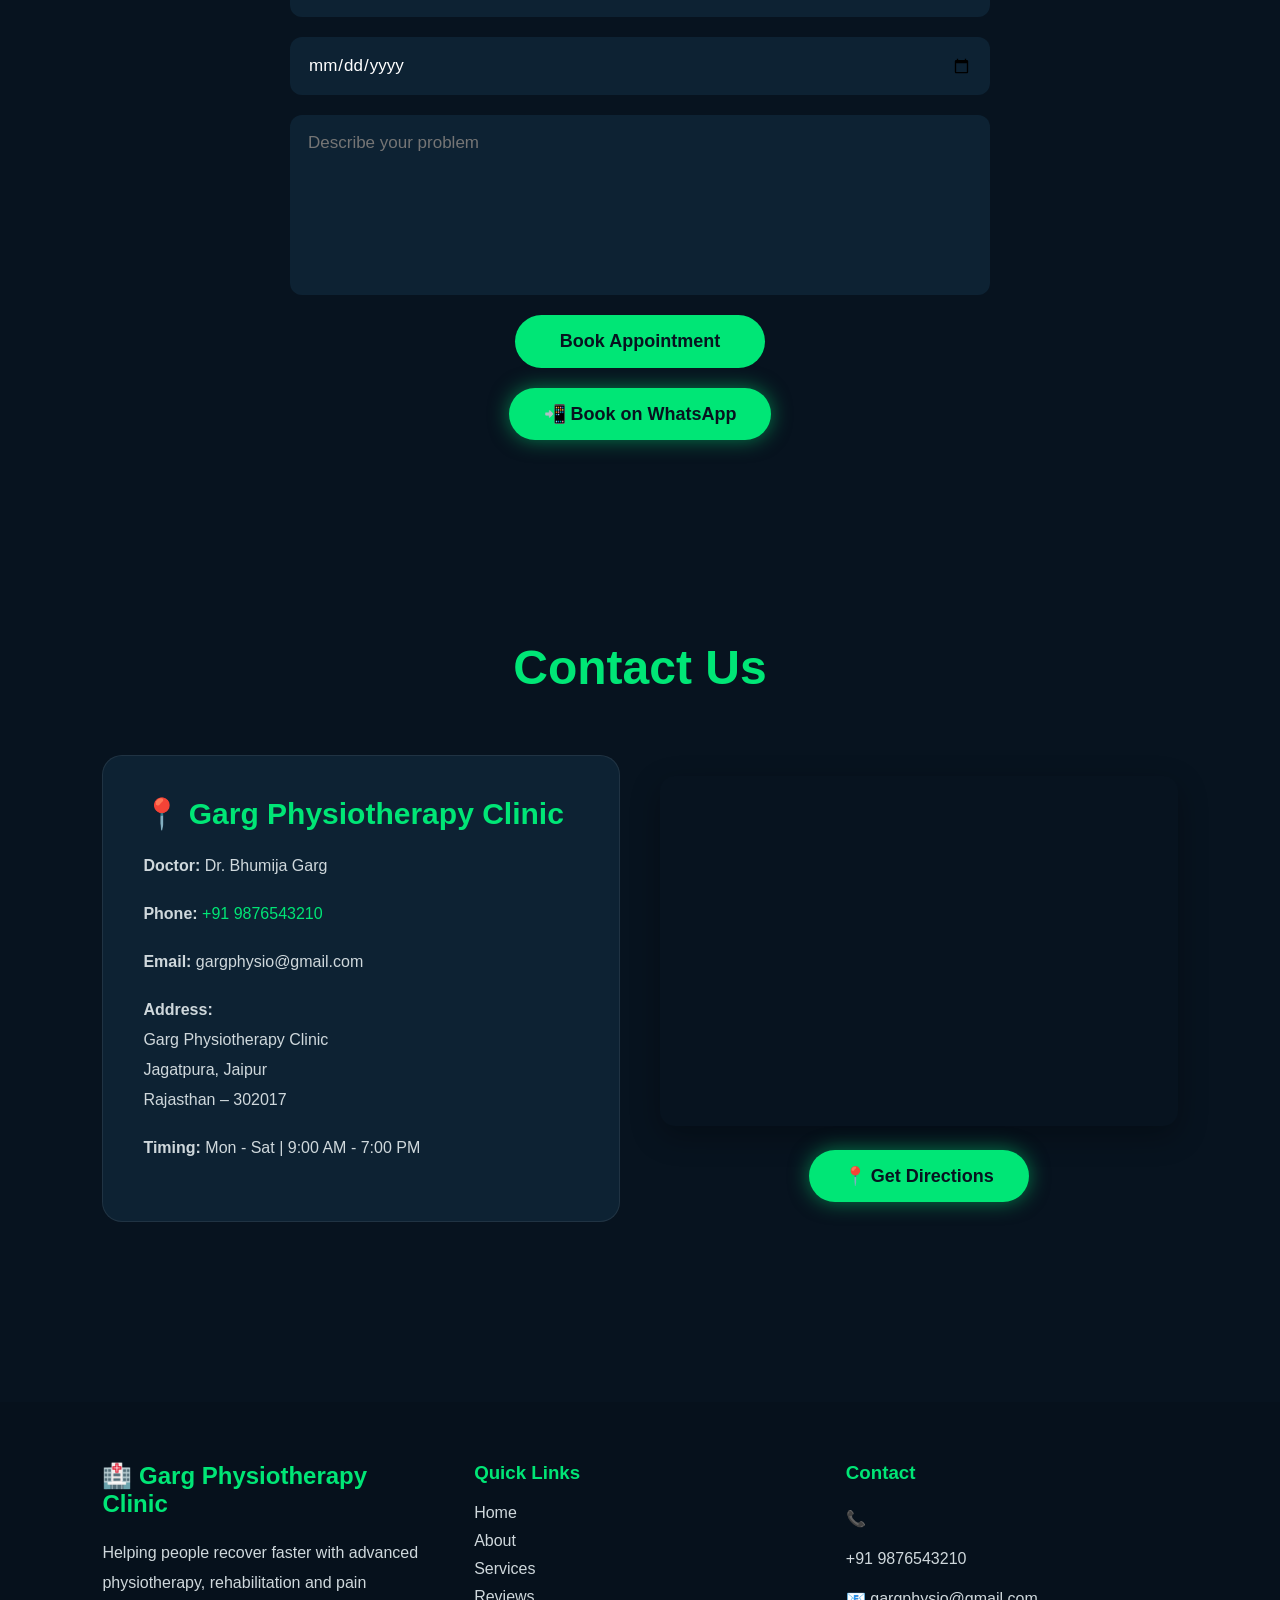
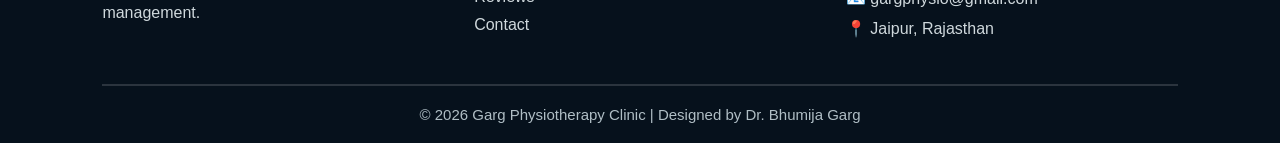
==== commit 4760248d: "Added back to top button" ====
--- a/index.html
+++ b/index.html
@@ -458,6 +458,9 @@
     duration: 1000,
     once: true
 });
+<a href="#home" class="back-top">
+    ⬆
+</a>
 </script>
 <script src="script.js"></script>
 
--- a/style.css
+++ b/style.css
@@ -1092,4 +1092,36 @@
 .call-btn:hover{
     transform:scale(1.1);
     background:#0056d6;
+}
+/* Back To Top */
+
+.back-top{
+    position:fixed;
+    right:25px;
+    bottom:185px;
+
+    width:55px;
+    height:55px;
+
+    border-radius:50%;
+    background:#00e676;
+
+    display:flex;
+    justify-content:center;
+    align-items:center;
+
+    color:#07131f;
+    text-decoration:none;
+    font-size:26px;
+    font-weight:bold;
+
+    box-shadow:0 10px 25px rgba(0,0,0,.35);
+
+    transition:.3s;
+    z-index:9999;
+}
+
+.back-top:hover{
+    transform:scale(1.1);
+    background:#00c853;
 }
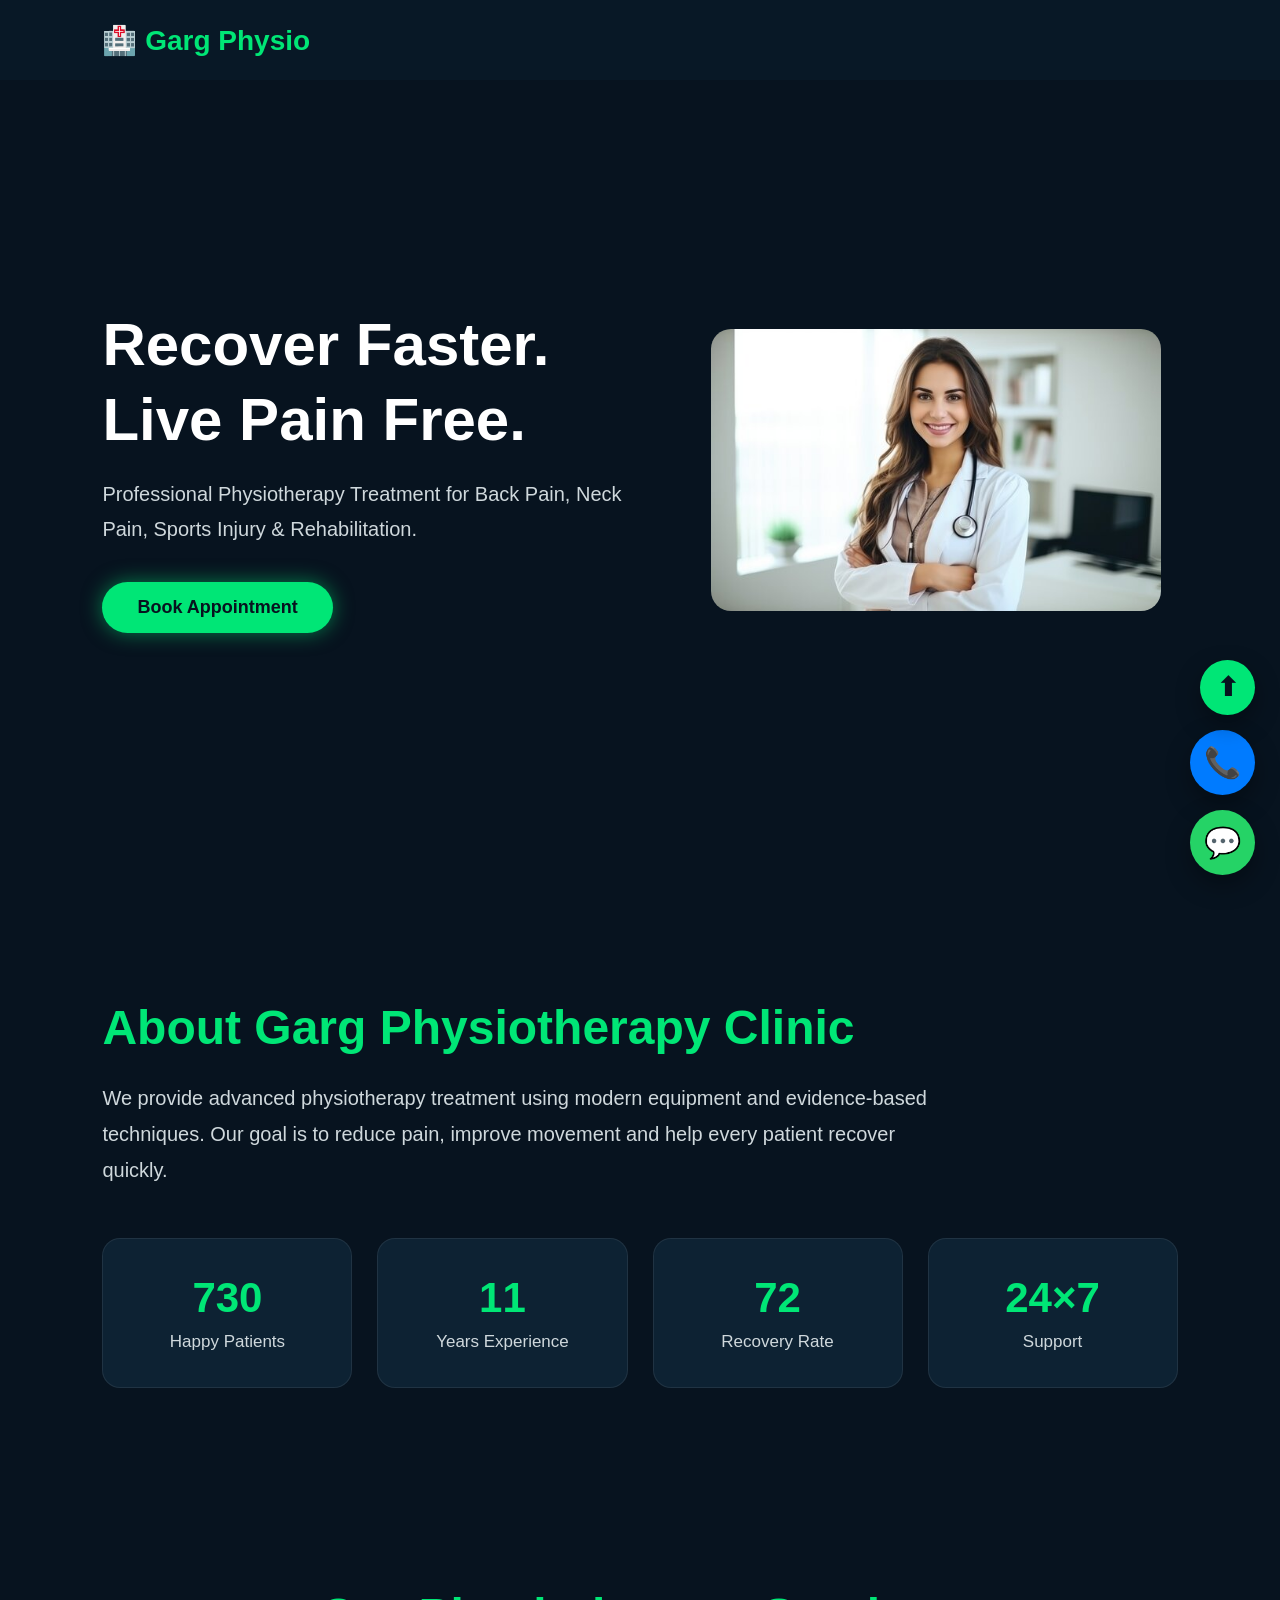
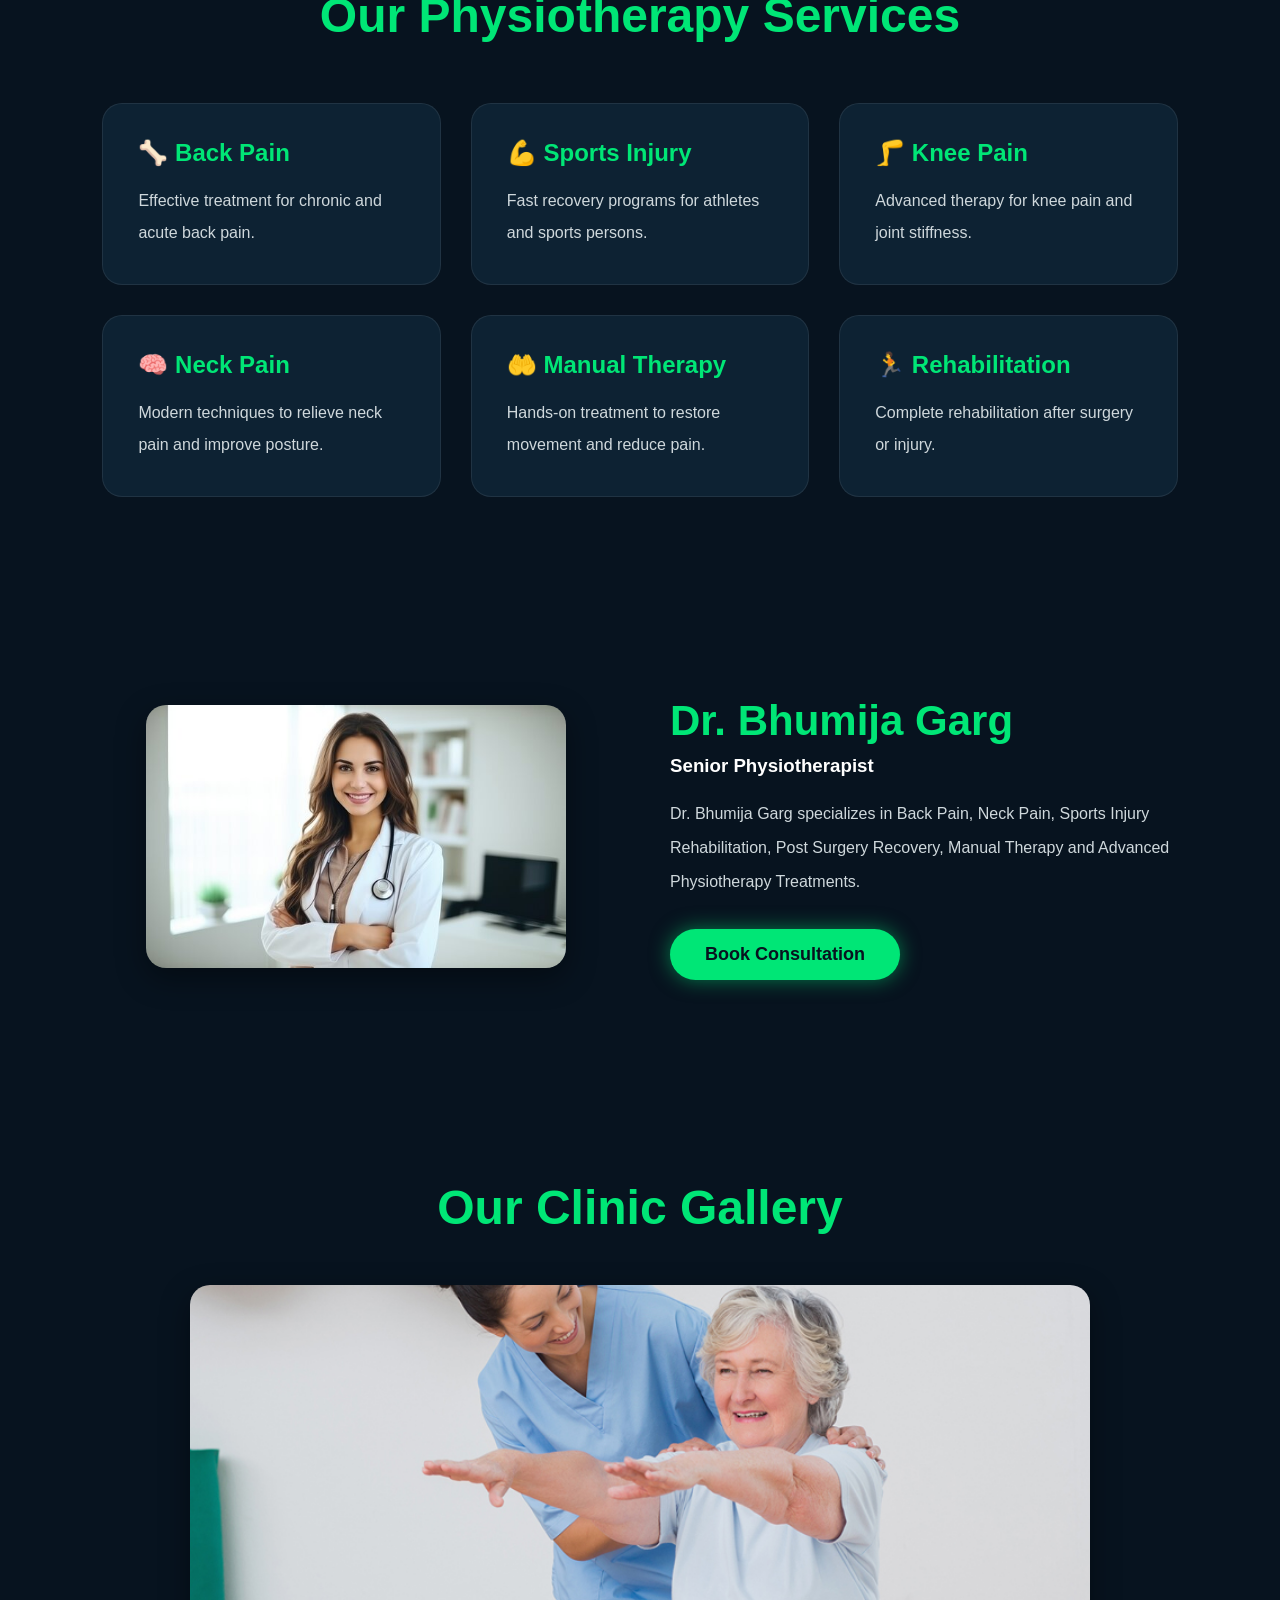
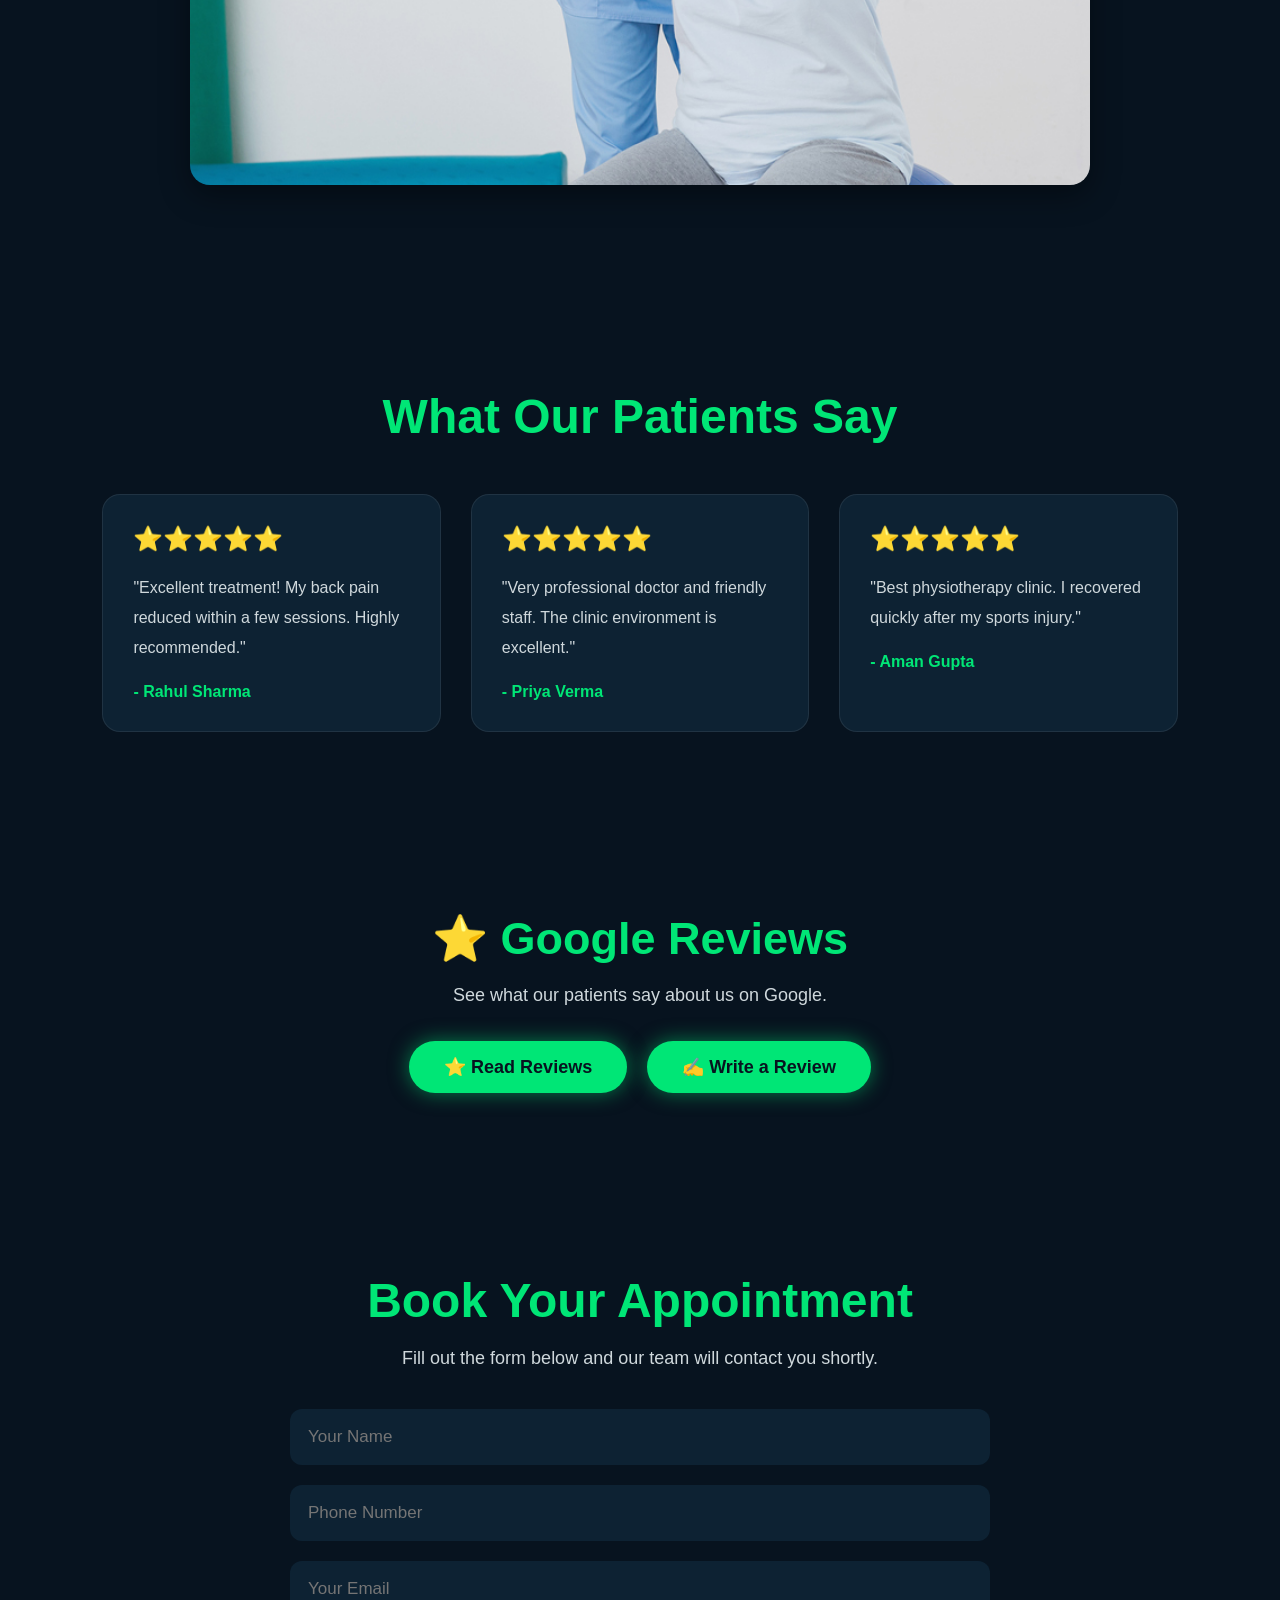
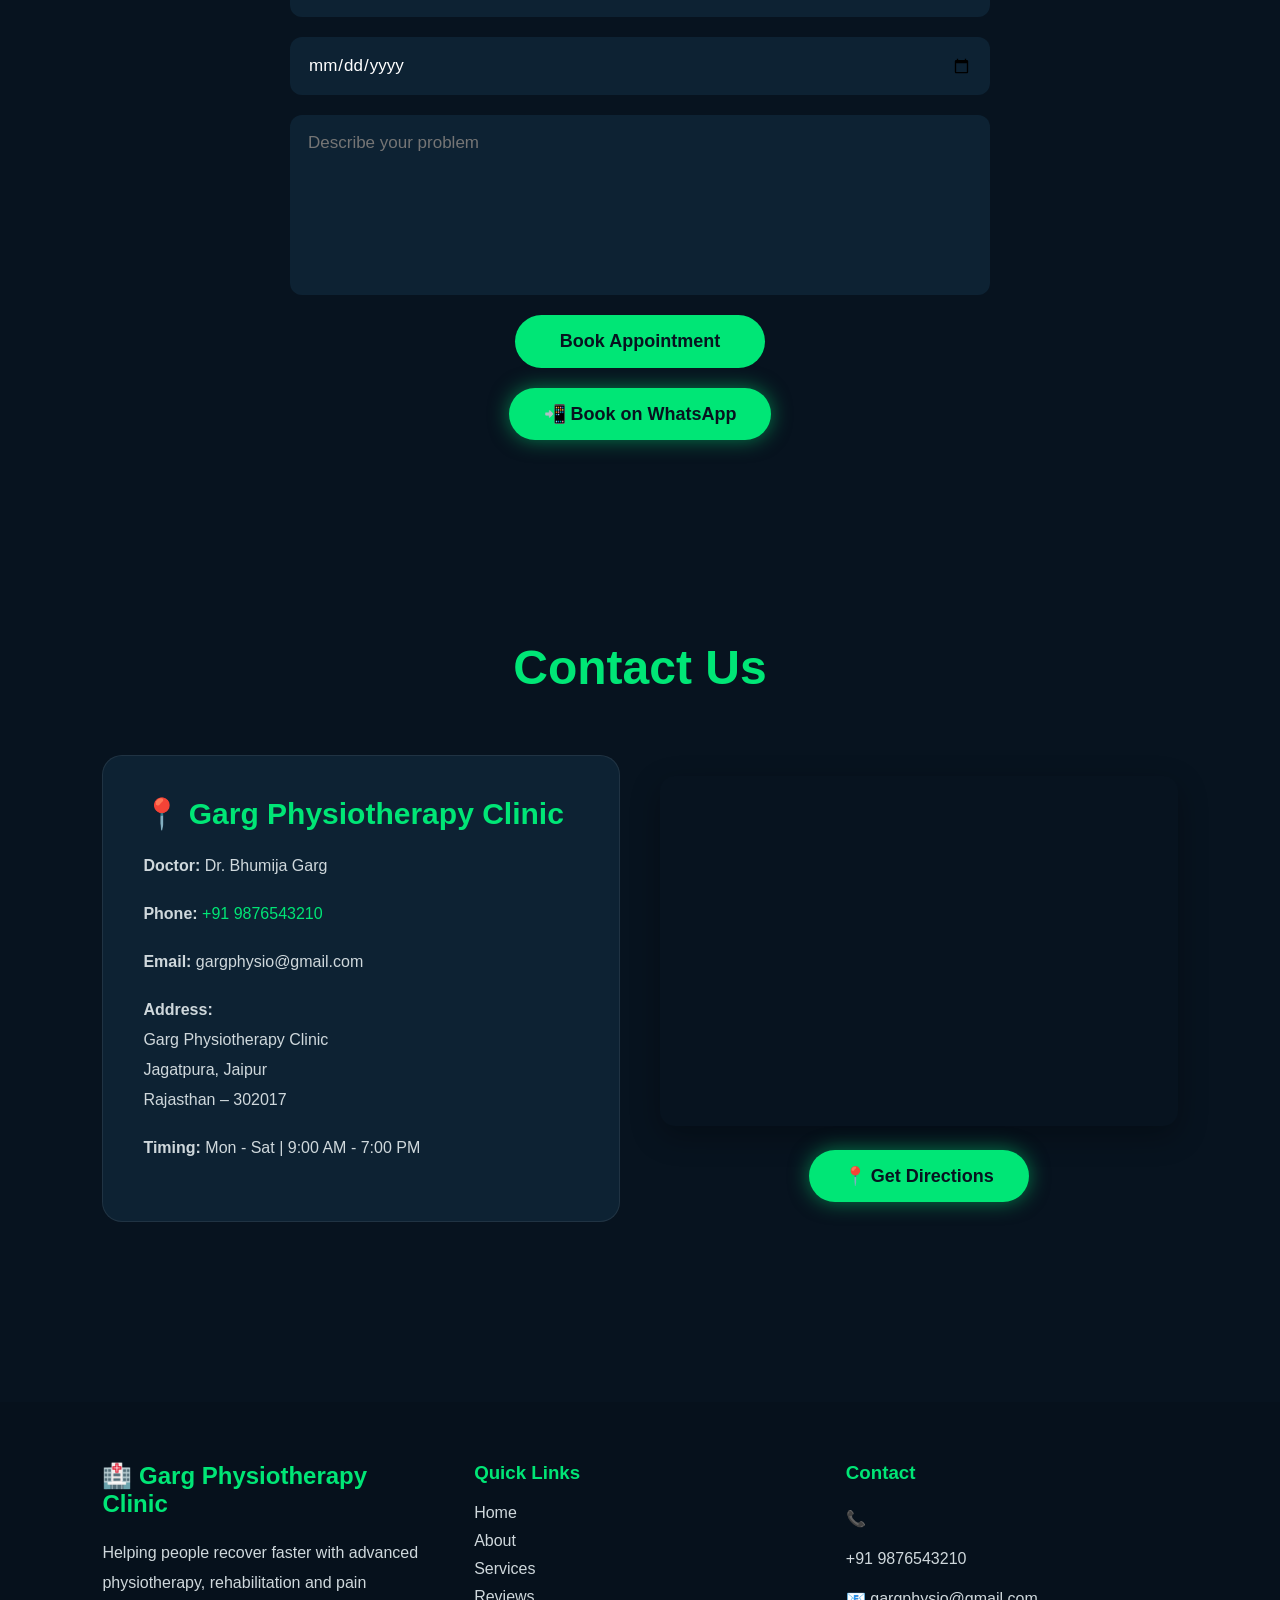
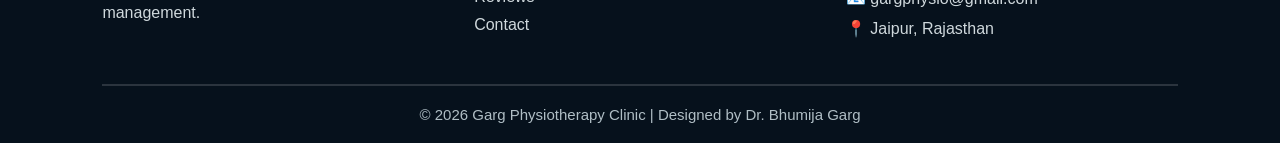
==== commit 97dee9d5: "Added back to top button" ====
--- a/index.html
+++ b/index.html
@@ -458,10 +458,10 @@
     duration: 1000,
     once: true
 });
+</script>
 <a href="#home" class="back-top">
     ⬆
 </a>
-</script>
 <script src="script.js"></script>
 
 </body>
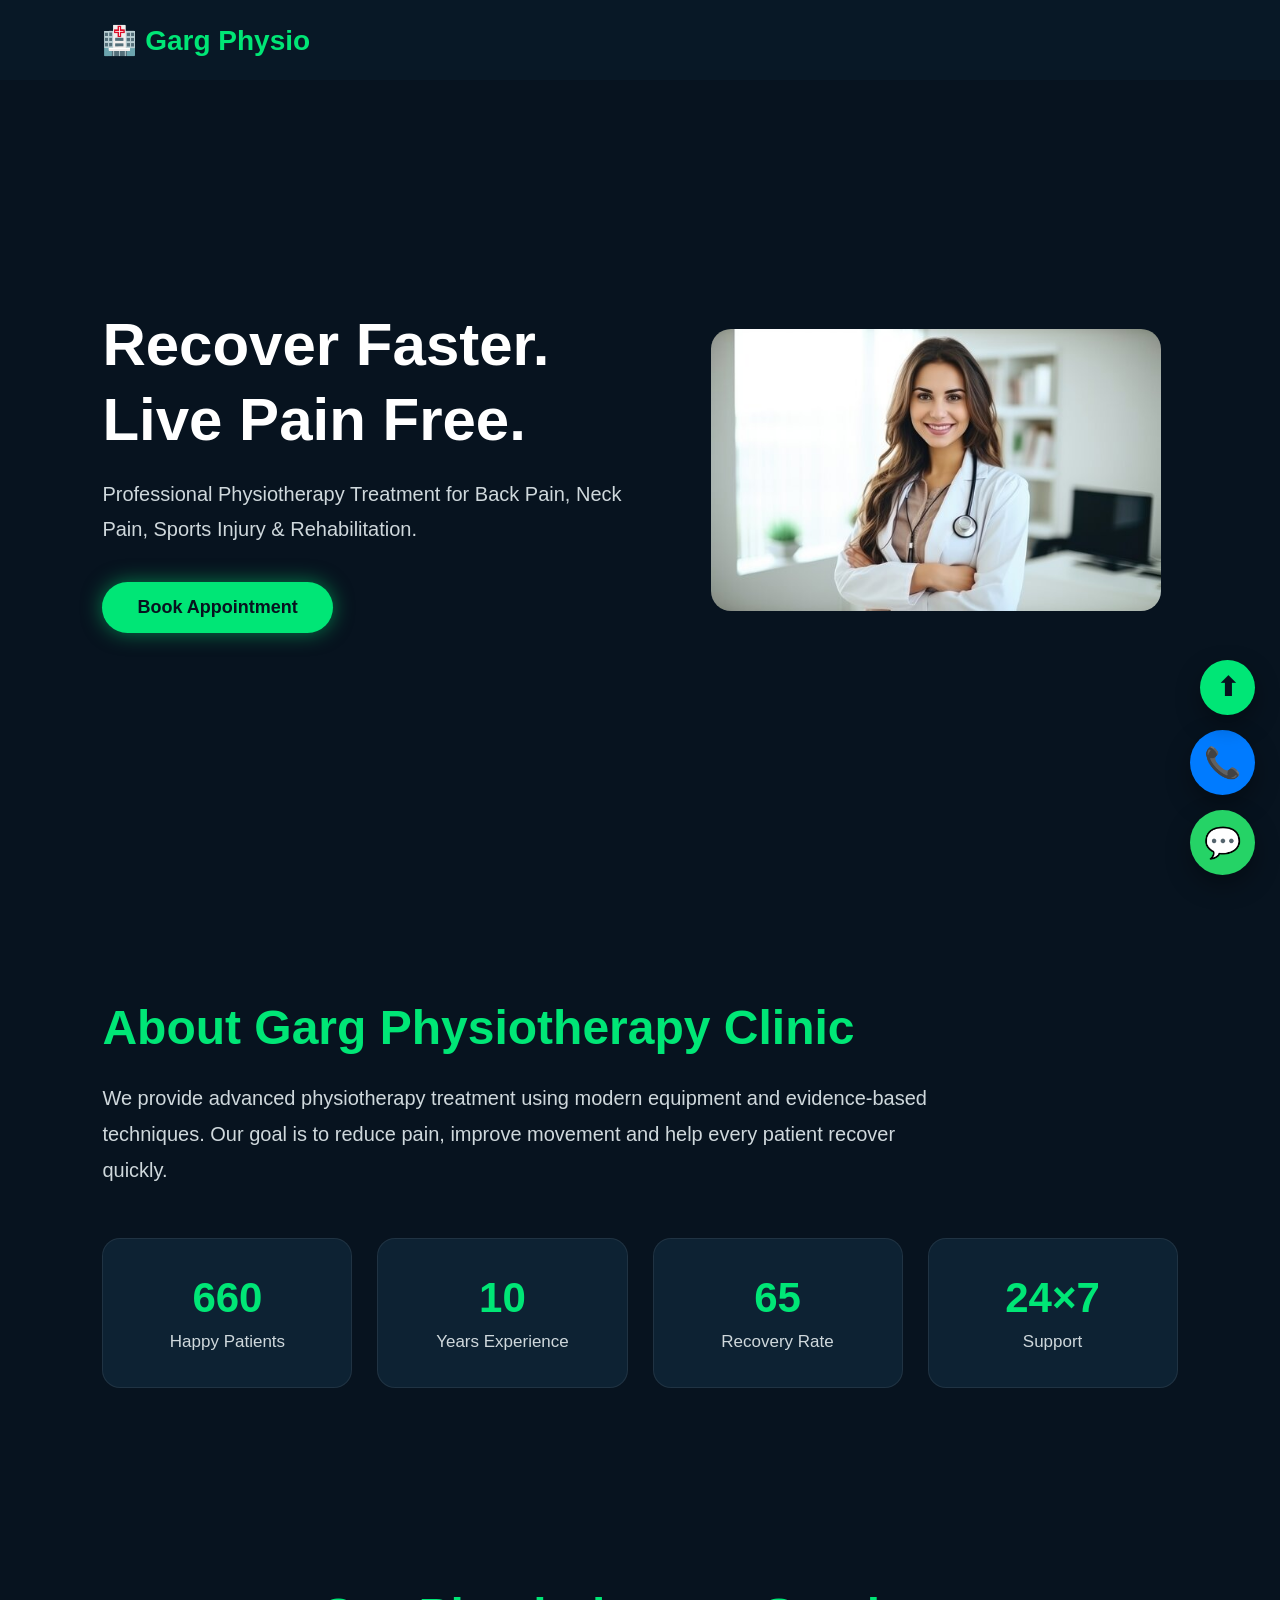
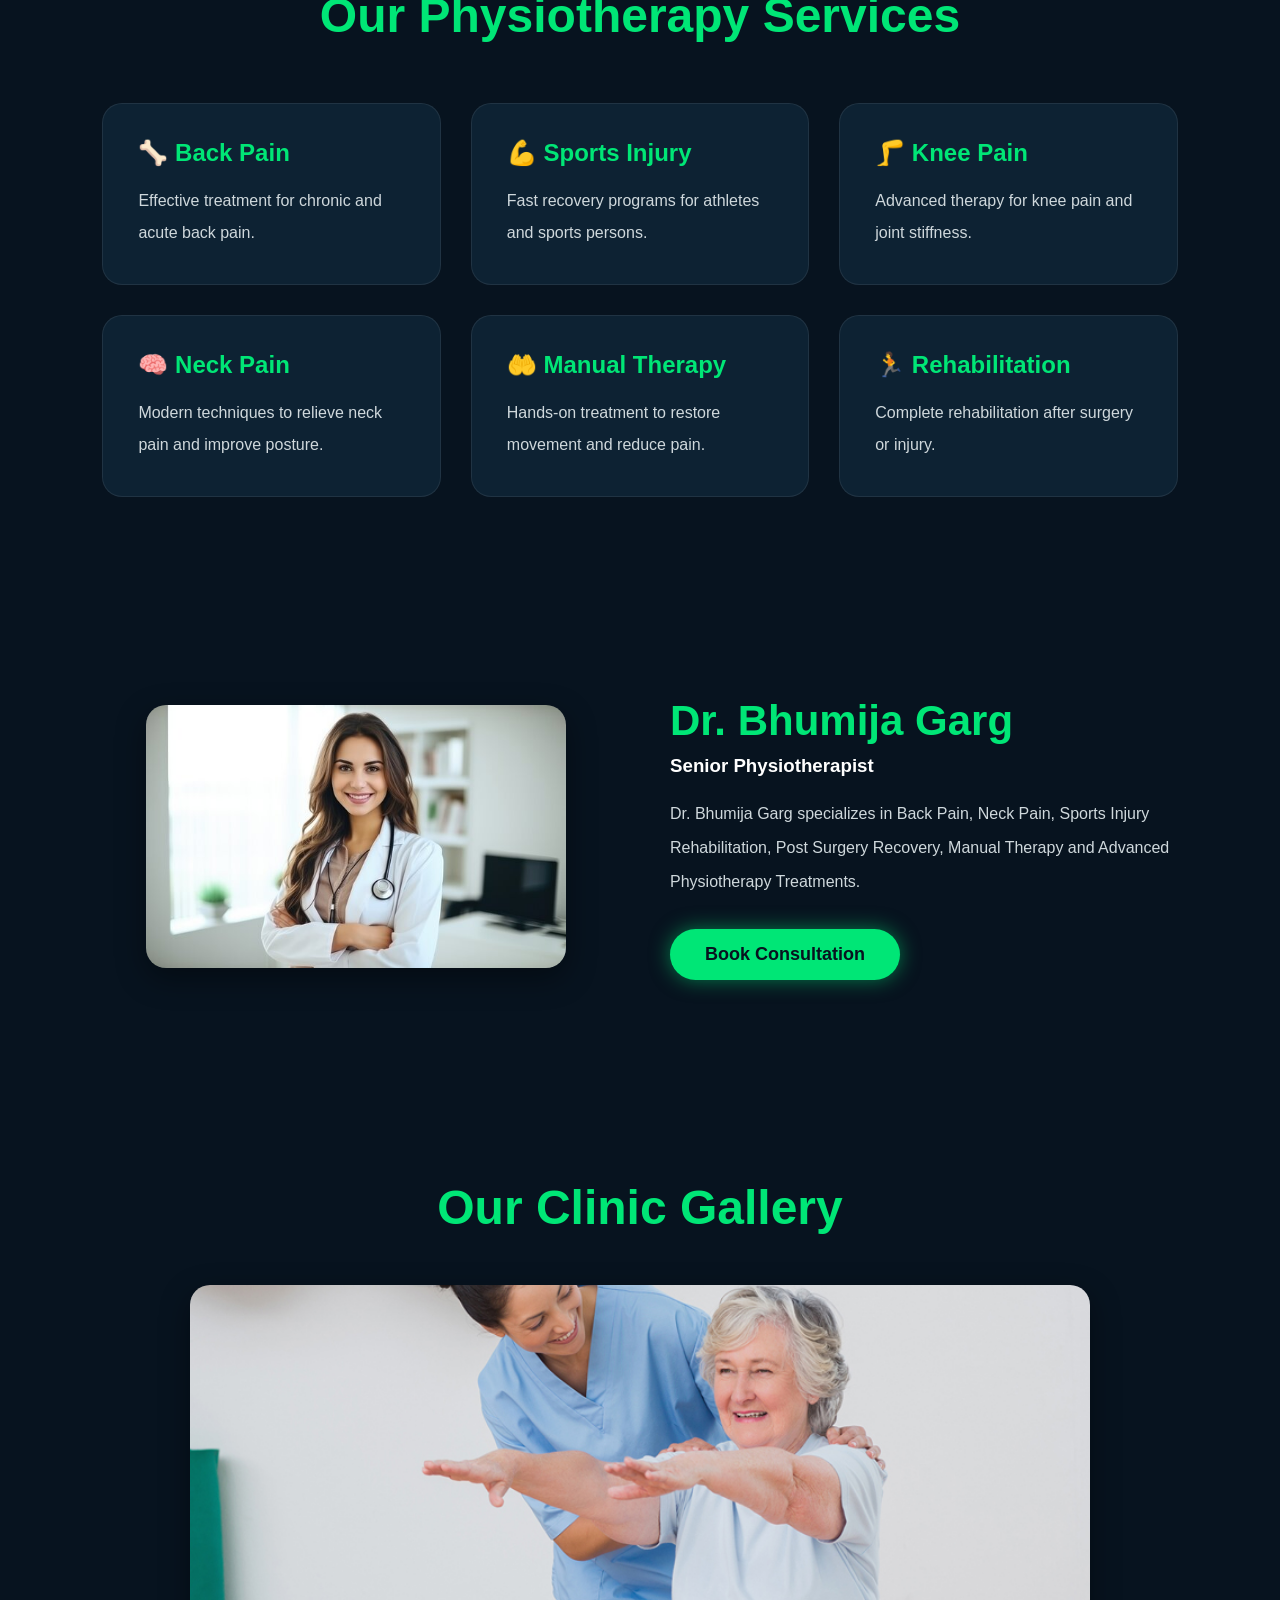
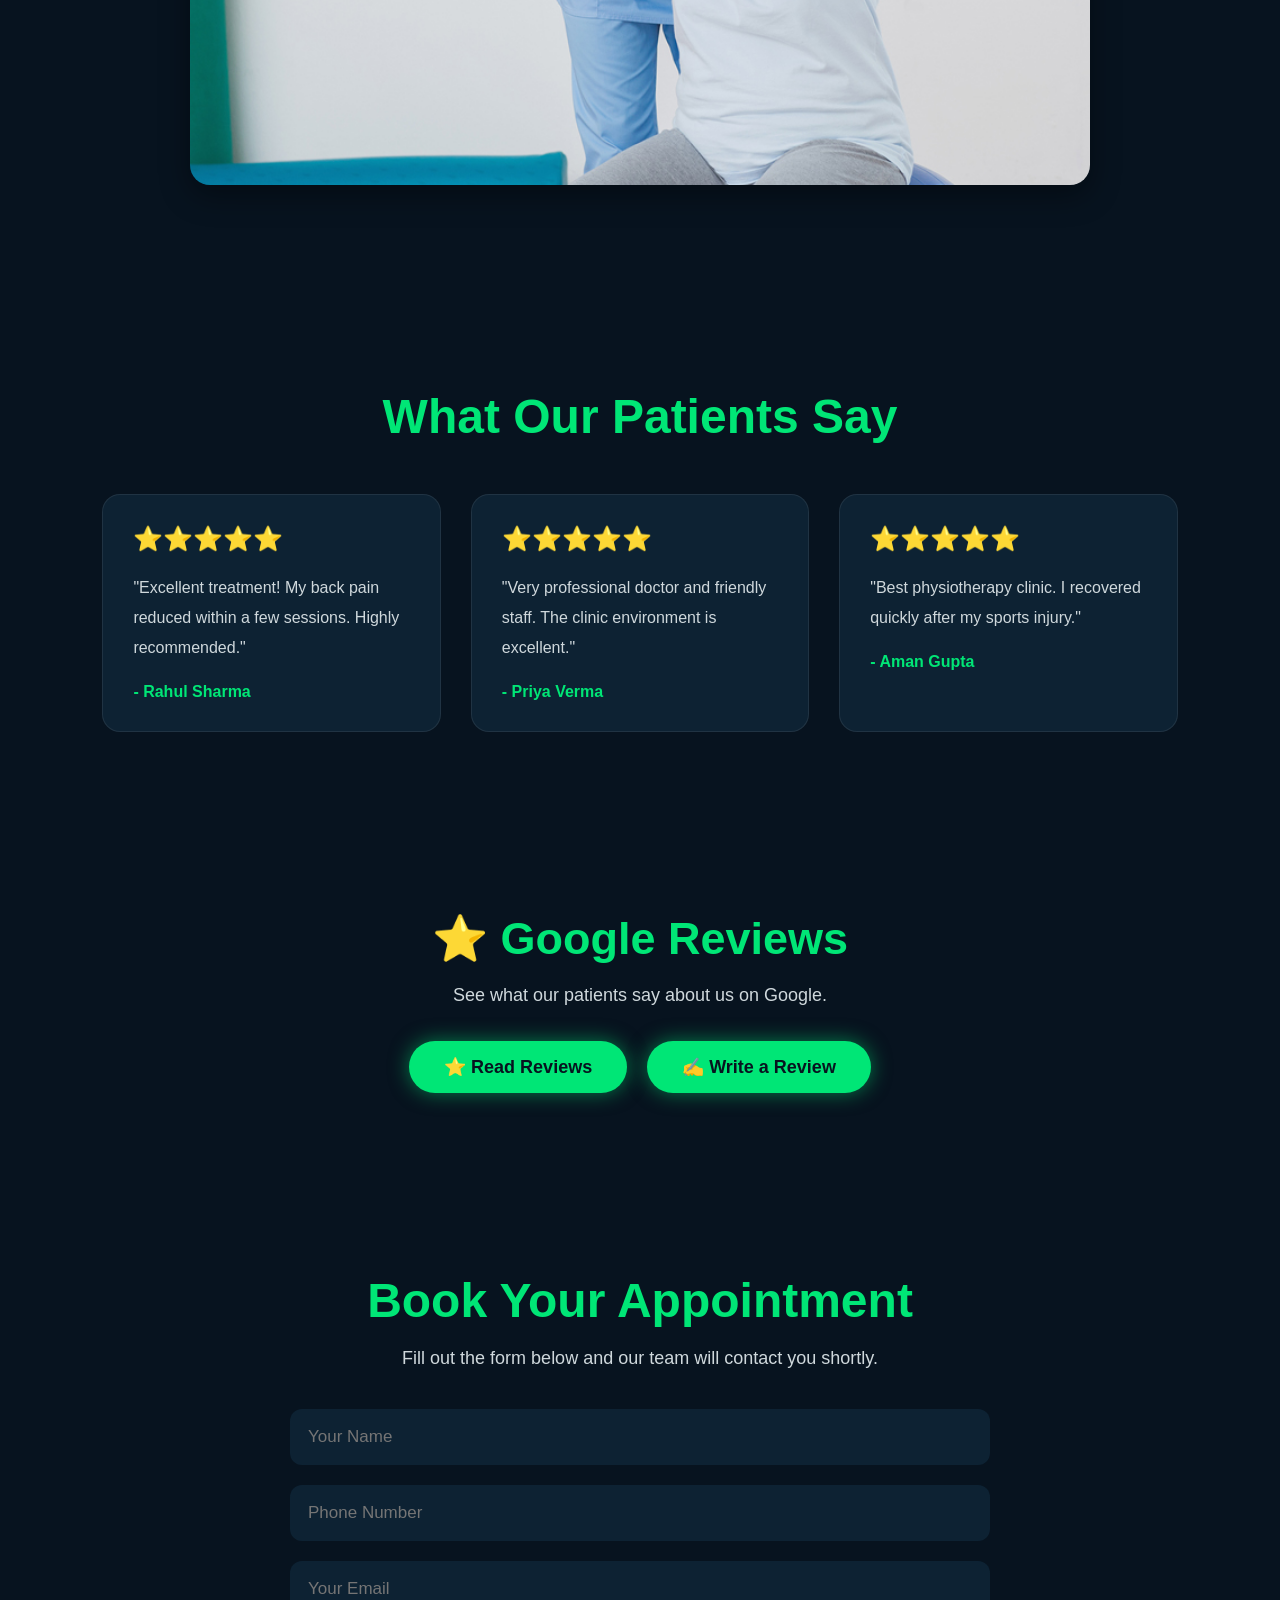
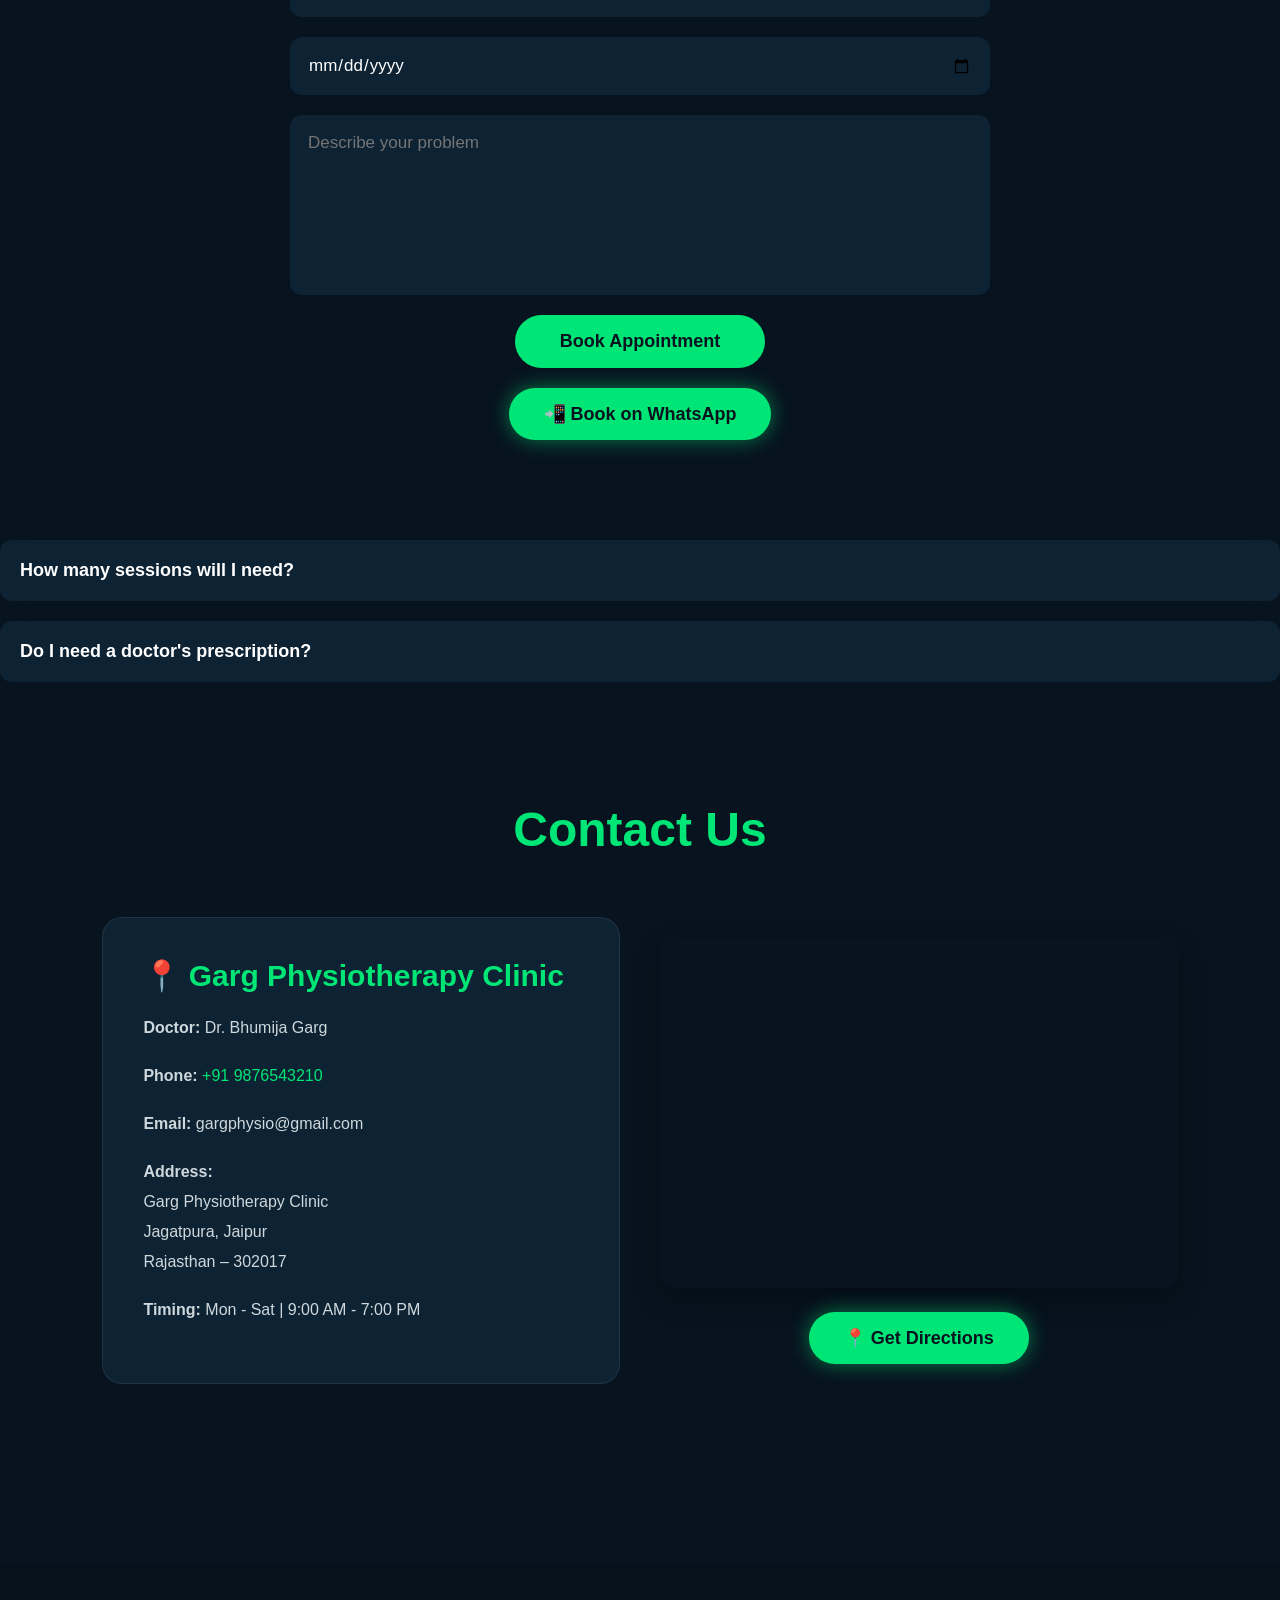
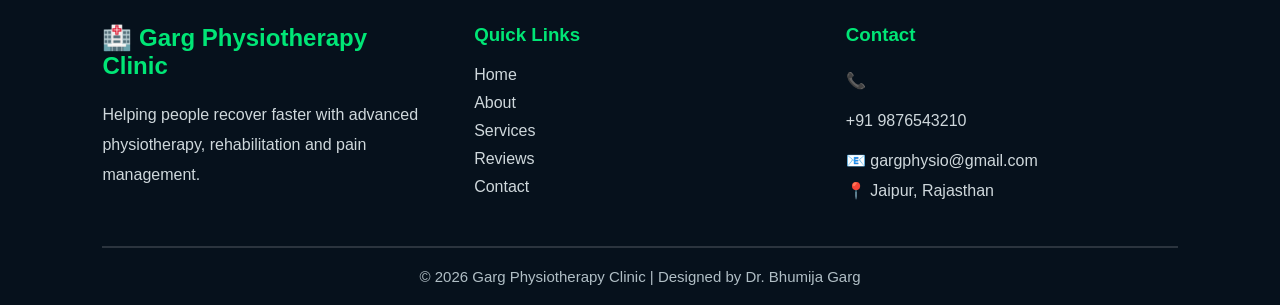
==== commit 4971fe68: "Added FAQ section" ====
--- a/index.html
+++ b/index.html
@@ -345,7 +345,26 @@
 </a>
 
 </section>
-
+ <div class="faq-answer">
+            <p>Most physiotherapy treatments are painless. Some exercises may cause slight discomfort during recovery.</p>
+        </div>
+    </div>
+
+    <div class="faq-item">
+        <button class="faq-question">How many sessions will I need?</button>
+        <div class="faq-answer">
+            <p>The number of sessions depends on your condition. Most patients improve within 5–10 sessions.</p>
+        </div>
+    </div>
+
+    <div class="faq-item">
+        <button class="faq-question">Do I need a doctor's prescription?</button>
+        <div class="faq-answer">
+            <p>No. You can directly book an appointment with our physiotherapist.</p>
+        </div>
+    </div>
+
+</section>
 <!-- Contact Section -->
 
 <section class="contact hidden" id="contact">
--- a/style.css
+++ b/style.css
@@ -1124,4 +1124,43 @@
 .back-top:hover{
     transform:scale(1.1);
     background:#00c853;
+}
+/* FAQ Section */
+
+.faq{
+    padding:80px 8%;
+}
+
+.faq h2{
+    text-align:center;
+    color:#00e676;
+    margin-bottom:40px;
+    font-size:42px;
+}
+
+.faq-item{
+    margin-bottom:20px;
+    border-radius:12px;
+    overflow:hidden;
+    background:#0d2233;
+}
+
+.faq-question{
+    width:100%;
+    padding:20px;
+    background:#0d2233;
+    color:white;
+    text-align:left;
+    cursor:pointer;
+    font-size:18px;
+}
+
+.faq-answer{
+    display:none;
+    padding:20px;
+    color:#cfd8dc;
+}
+
+.faq-item.active .faq-answer{
+    display:block;
 }
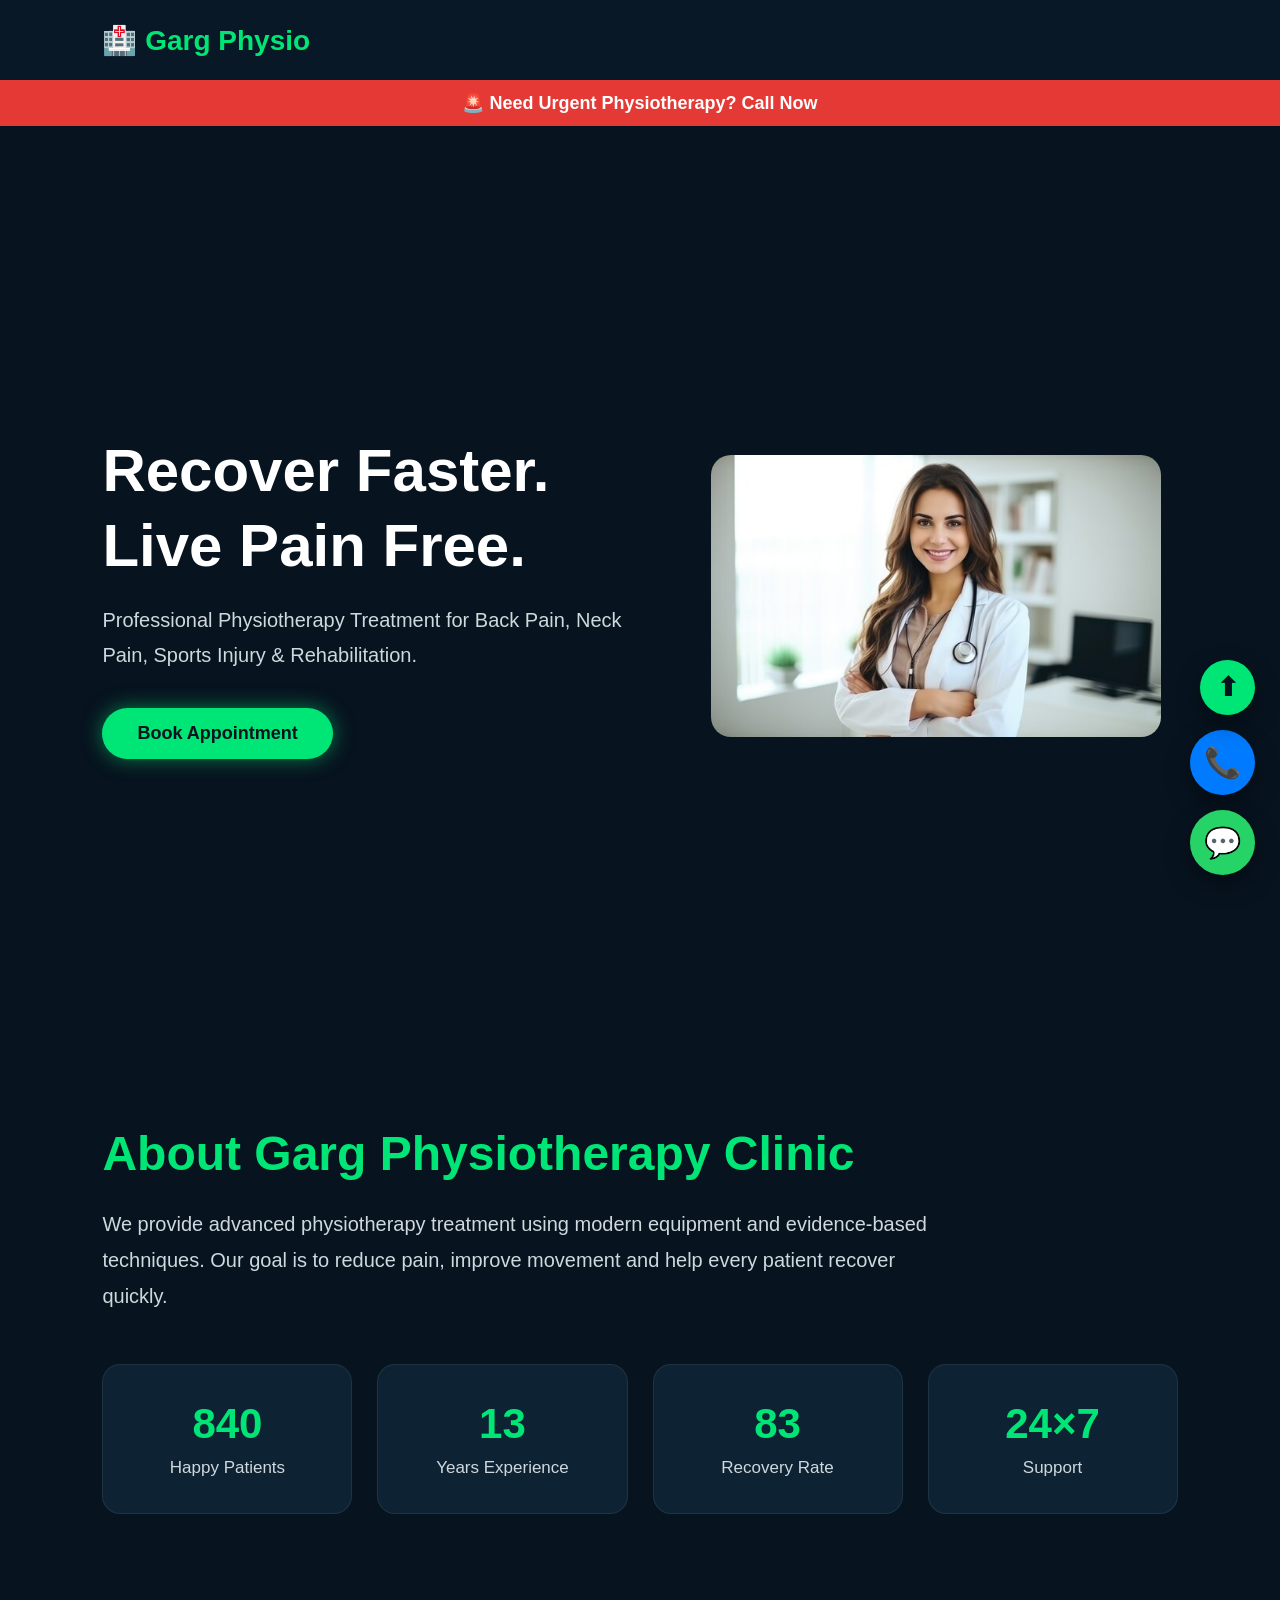
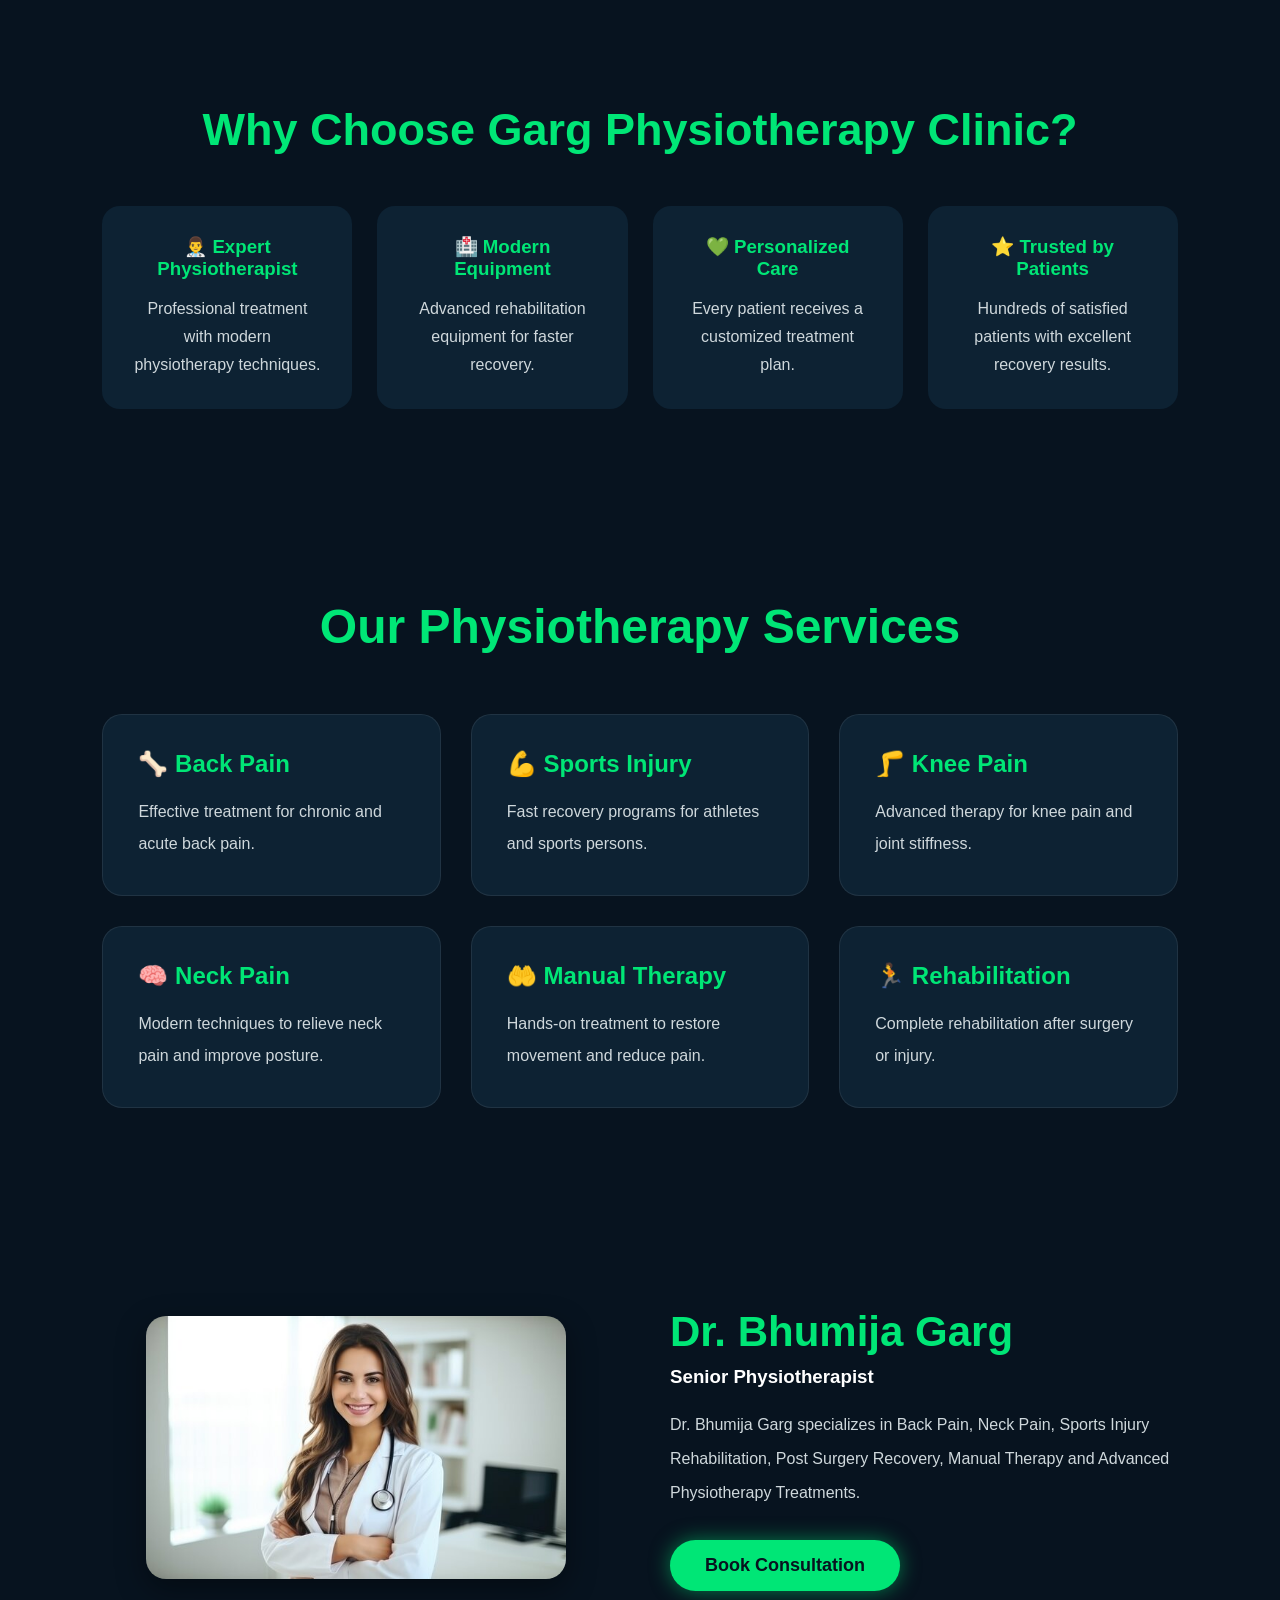
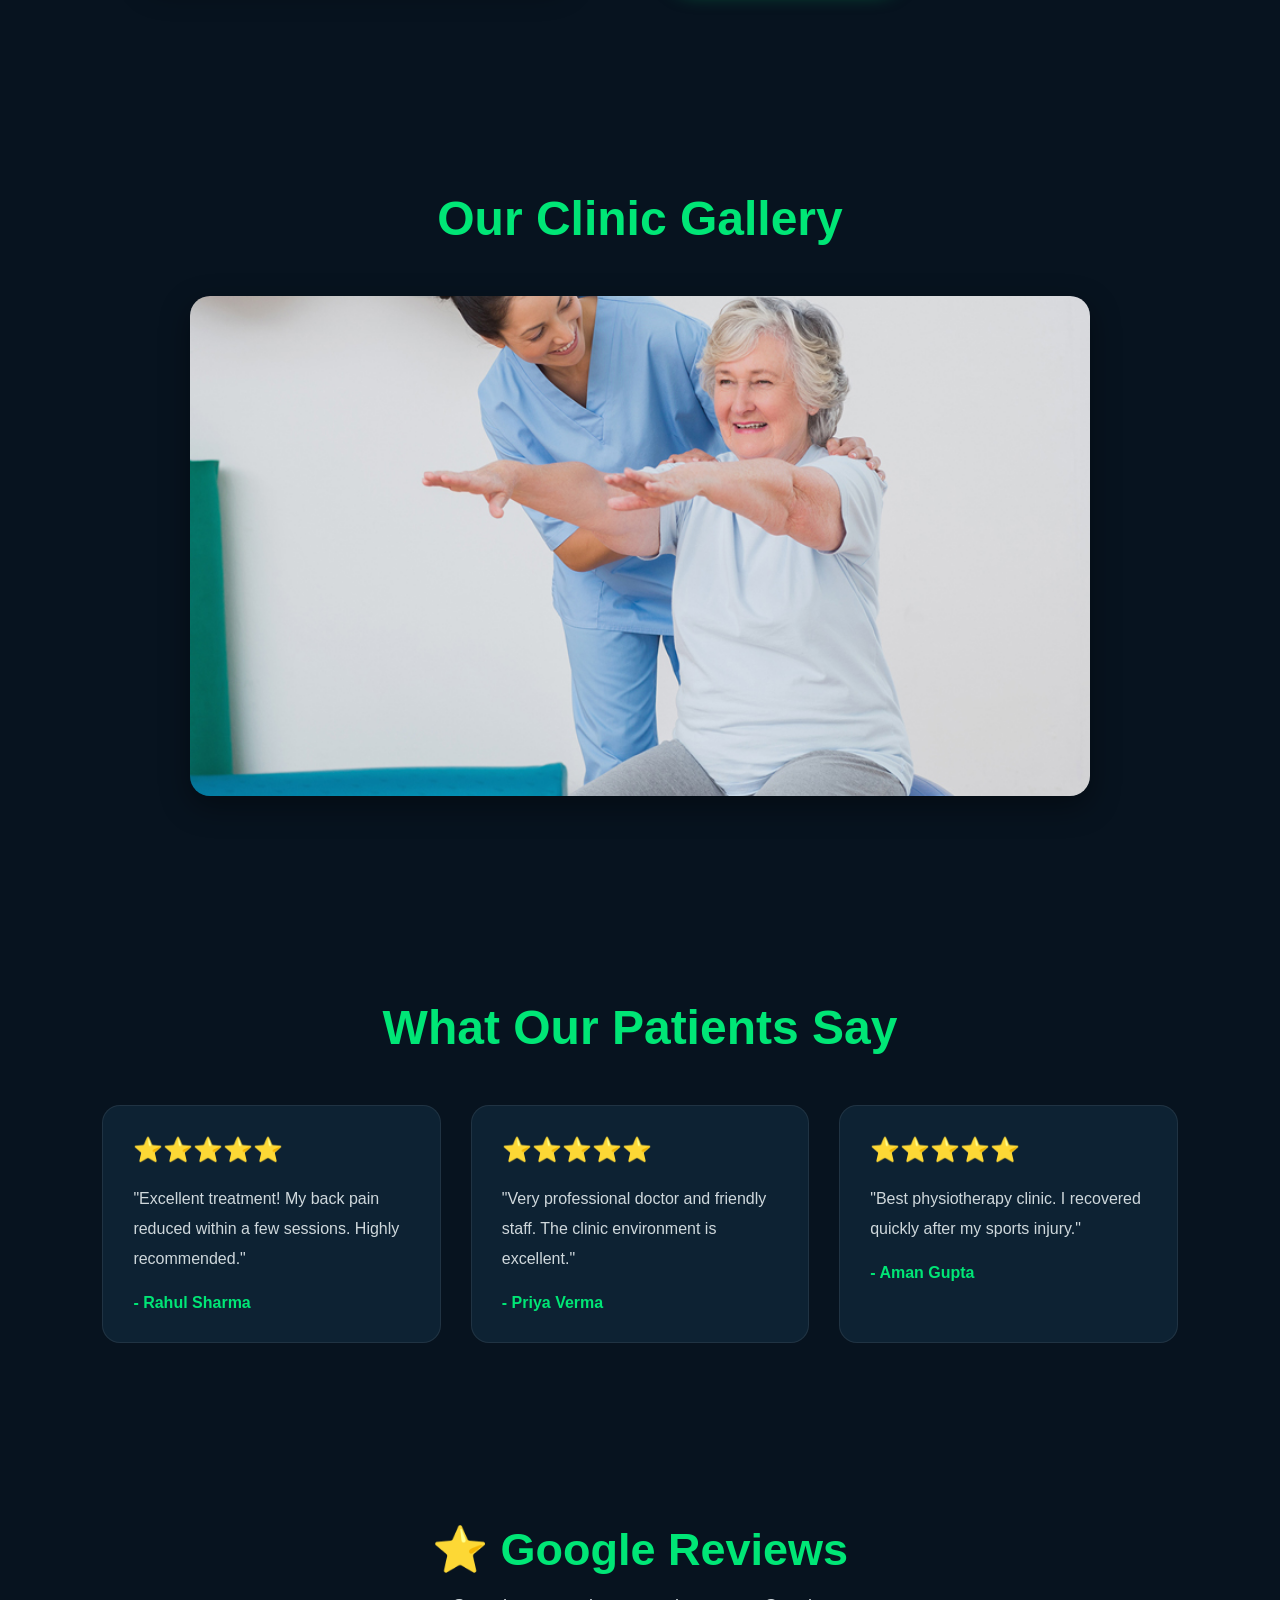
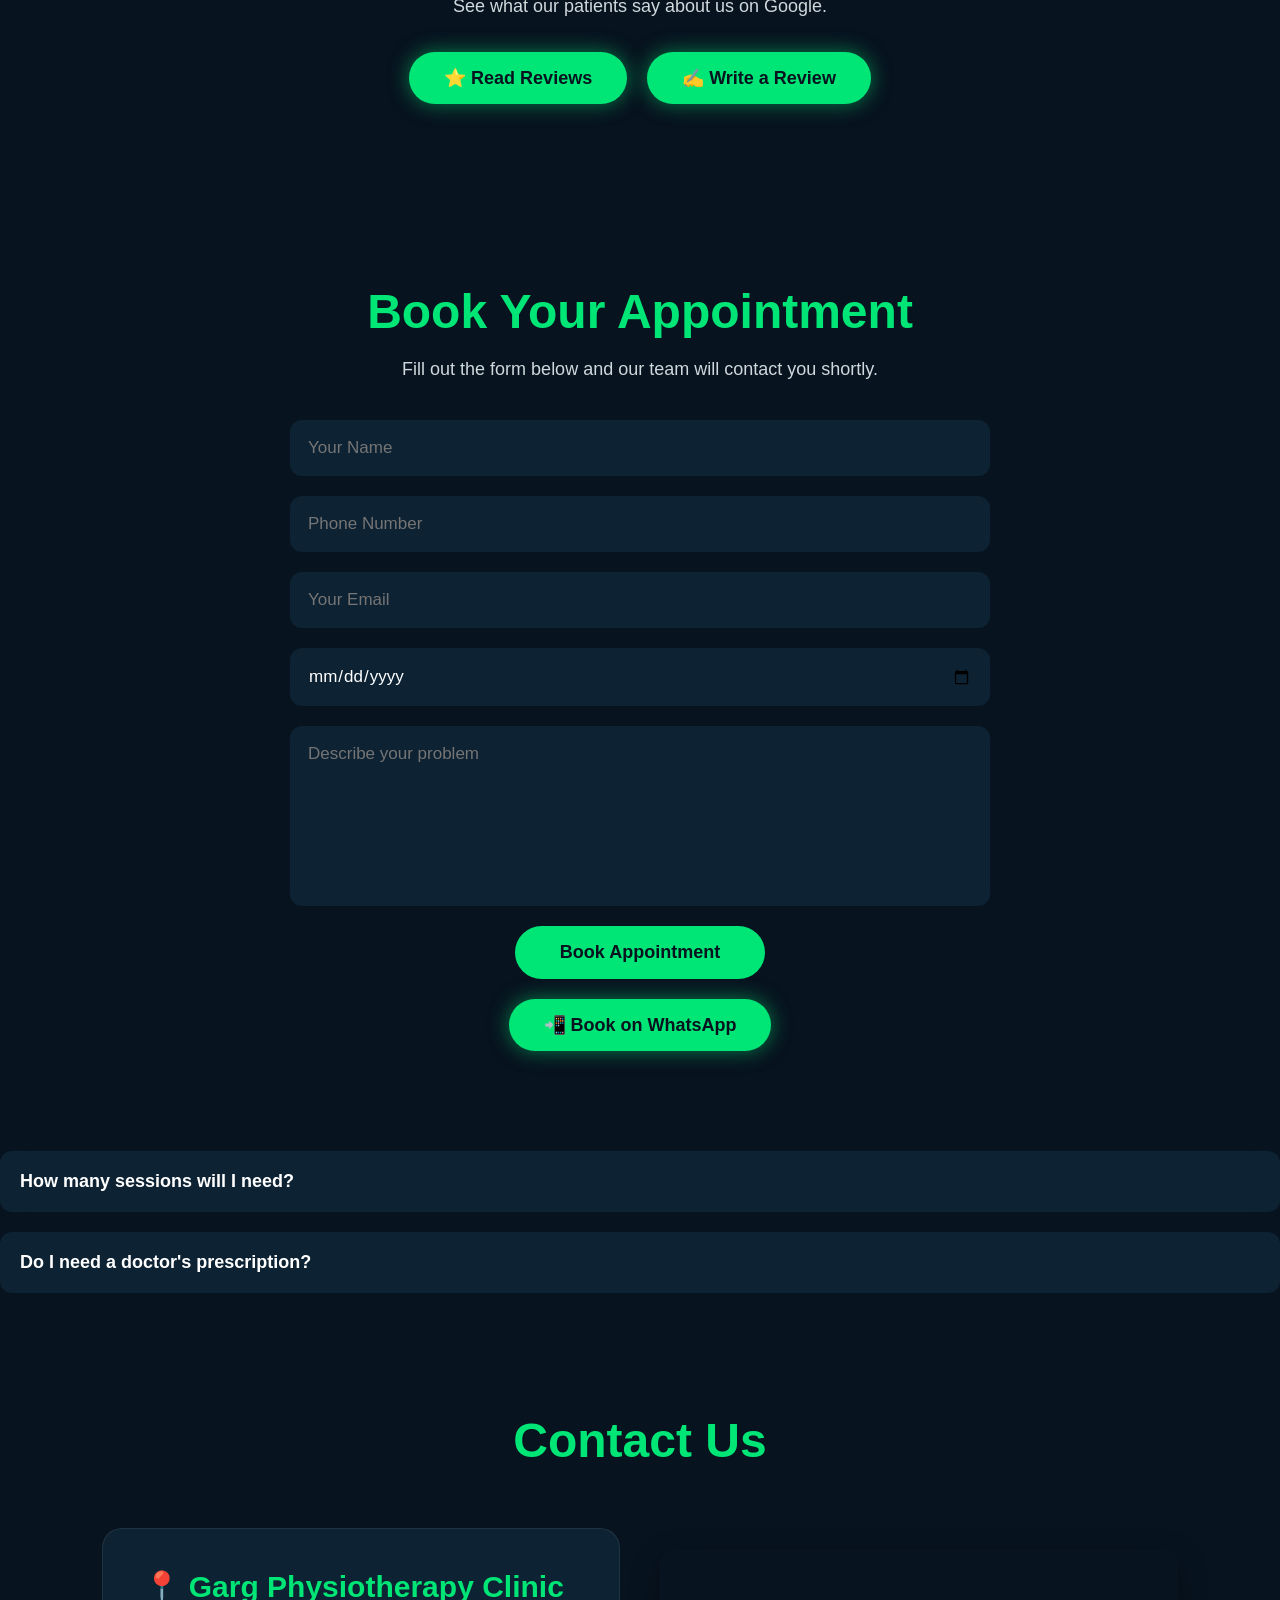
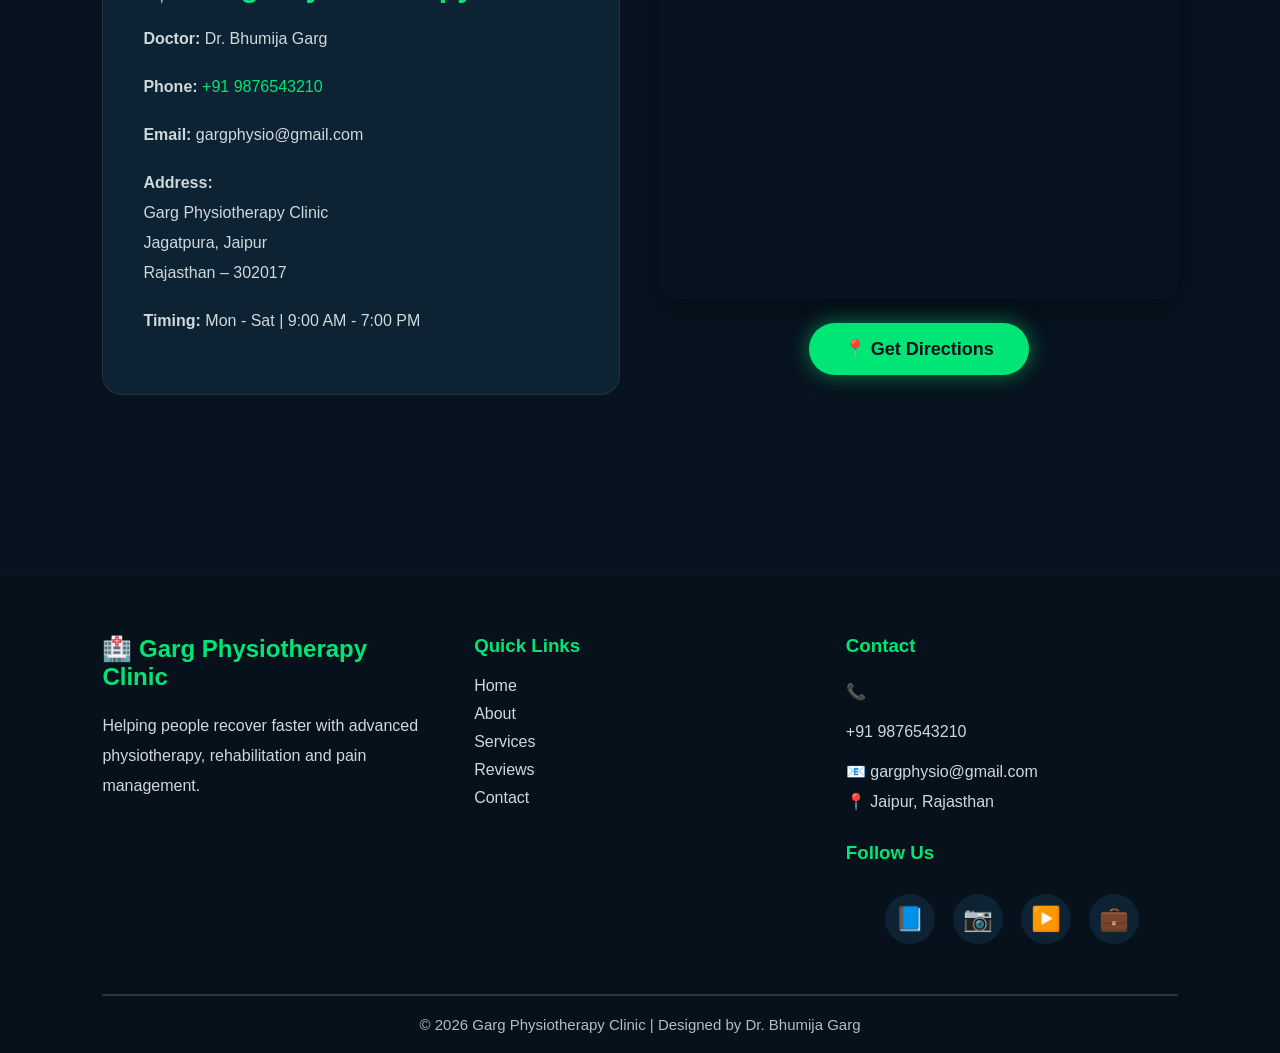
==== commit 2eeb30c0: "Added Emergency Banner" ====
--- a/index.html
+++ b/index.html
@@ -94,7 +94,16 @@
     </ul>
 
 </nav>
-
+<!-- Emergency Banner -->
+
+<section class="emergency-banner">
+
+    <p>
+        🚨 Need Urgent Physiotherapy?
+        <a href="tel:+919876543210">Call Now</a>
+    </p>
+
+</section>
 <!-- Hero Section -->
 
 <section class="hero hidden" id="home">
@@ -164,7 +173,37 @@
     </div>
 
 </section> 
-
+<!-- Why Choose Us -->
+
+<section class="why-us hidden" id="why-us">
+
+    <h2>Why Choose Garg Physiotherapy Clinic?</h2>
+
+    <div class="why-grid">
+
+        <div class="why-card">
+            <h3>👨‍⚕️ Expert Physiotherapist</h3>
+            <p>Professional treatment with modern physiotherapy techniques.</p>
+        </div>
+
+        <div class="why-card">
+            <h3>🏥 Modern Equipment</h3>
+            <p>Advanced rehabilitation equipment for faster recovery.</p>
+        </div>
+
+        <div class="why-card">
+            <h3>💚 Personalized Care</h3>
+            <p>Every patient receives a customized treatment plan.</p>
+        </div>
+
+        <div class="why-card">
+            <h3>⭐ Trusted by Patients</h3>
+            <p>Hundreds of satisfied patients with excellent recovery results.</p>
+        </div>
+
+    </div>
+
+</section>
 
 <!-- Services Section -->
 
@@ -458,6 +497,15 @@
 </p>
             <p>📧 gargphysio@gmail.com</p>
             <p>📍 Jaipur, Rajasthan</p>
+            <h3 style="margin-top:25px;">Follow Us</h3>
+    <div class="social-icons">
+
+        <a href="#" target="_blank">📘</a>
+        <a href="#" target="_blank">📷</a>
+        <a href="#" target="_blank">▶️</a>
+        <a href="#" target="_blank">💼</a>
+
+    </div>
 
         </div>
 
--- a/style.css
+++ b/style.css
@@ -1163,4 +1163,117 @@
 
 .faq-item.active .faq-answer{
     display:block;
+}
+/* Why Choose Us */
+
+.why-us{
+    padding:90px 8%;
+    text-align:center;
+}
+
+.why-us h2{
+    font-size:45px;
+    color:#00e676;
+    margin-bottom:50px;
+}
+
+.why-grid{
+    display:grid;
+    grid-template-columns:repeat(auto-fit,minmax(250px,1fr));
+    gap:25px;
+}
+
+.why-card{
+    background:#0d2233;
+    padding:30px;
+    border-radius:18px;
+    transition:.3s;
+}
+
+.why-card:hover{
+    transform:translateY(-8px);
+    box-shadow:0 15px 35px rgba(0,230,118,.35);
+}
+
+.why-card h3{
+    color:#00e676;
+    margin-bottom:15px;
+}
+
+.why-card p{
+    color:#cfd8dc;
+    line-height:28px;
+}
+
+/* ==========================
+   SOCIAL ICONS
+========================== */
+
+.social-icons{
+    display:flex;
+    justify-content:center;
+    align-items:center;
+    gap:18px;
+    margin-top:15px;
+}
+
+.social-icons a{
+    width:50px;
+    height:50px;
+    display:flex;
+    justify-content:center;
+    align-items:center;
+    background:#0d2233;
+    border-radius:50%;
+    text-decoration:none;
+    font-size:24px;
+    transition:.3s;
+}
+
+.social-icons a:hover{
+    background:#00e676;
+    transform:translateY(-5px);
+}
+
+@media (max-width:768px){
+
+    .social-icons{
+        width:100%;
+        justify-content:center;
+    }
+
+}
+/* ==========================
+   EMERGENCY BANNER
+========================== */
+
+.emergency-banner{
+    margin-top:80px;
+    background:#e53935;
+    color:#fff;
+    text-align:center;
+    padding:12px;
+    font-size:18px;
+    font-weight:600;
+}
+
+.emergency-banner p{
+    margin:0;
+}
+
+.emergency-banner a{
+    color:#fff;
+    text-decoration:none;
+    font-weight:700;
+}
+
+.emergency-banner a:hover{
+    text-decoration:underline;
+}
+
+@media(max-width:768px){
+    .emergency-banner{
+        font-size:15px;
+        padding:10px;
+    }
 }
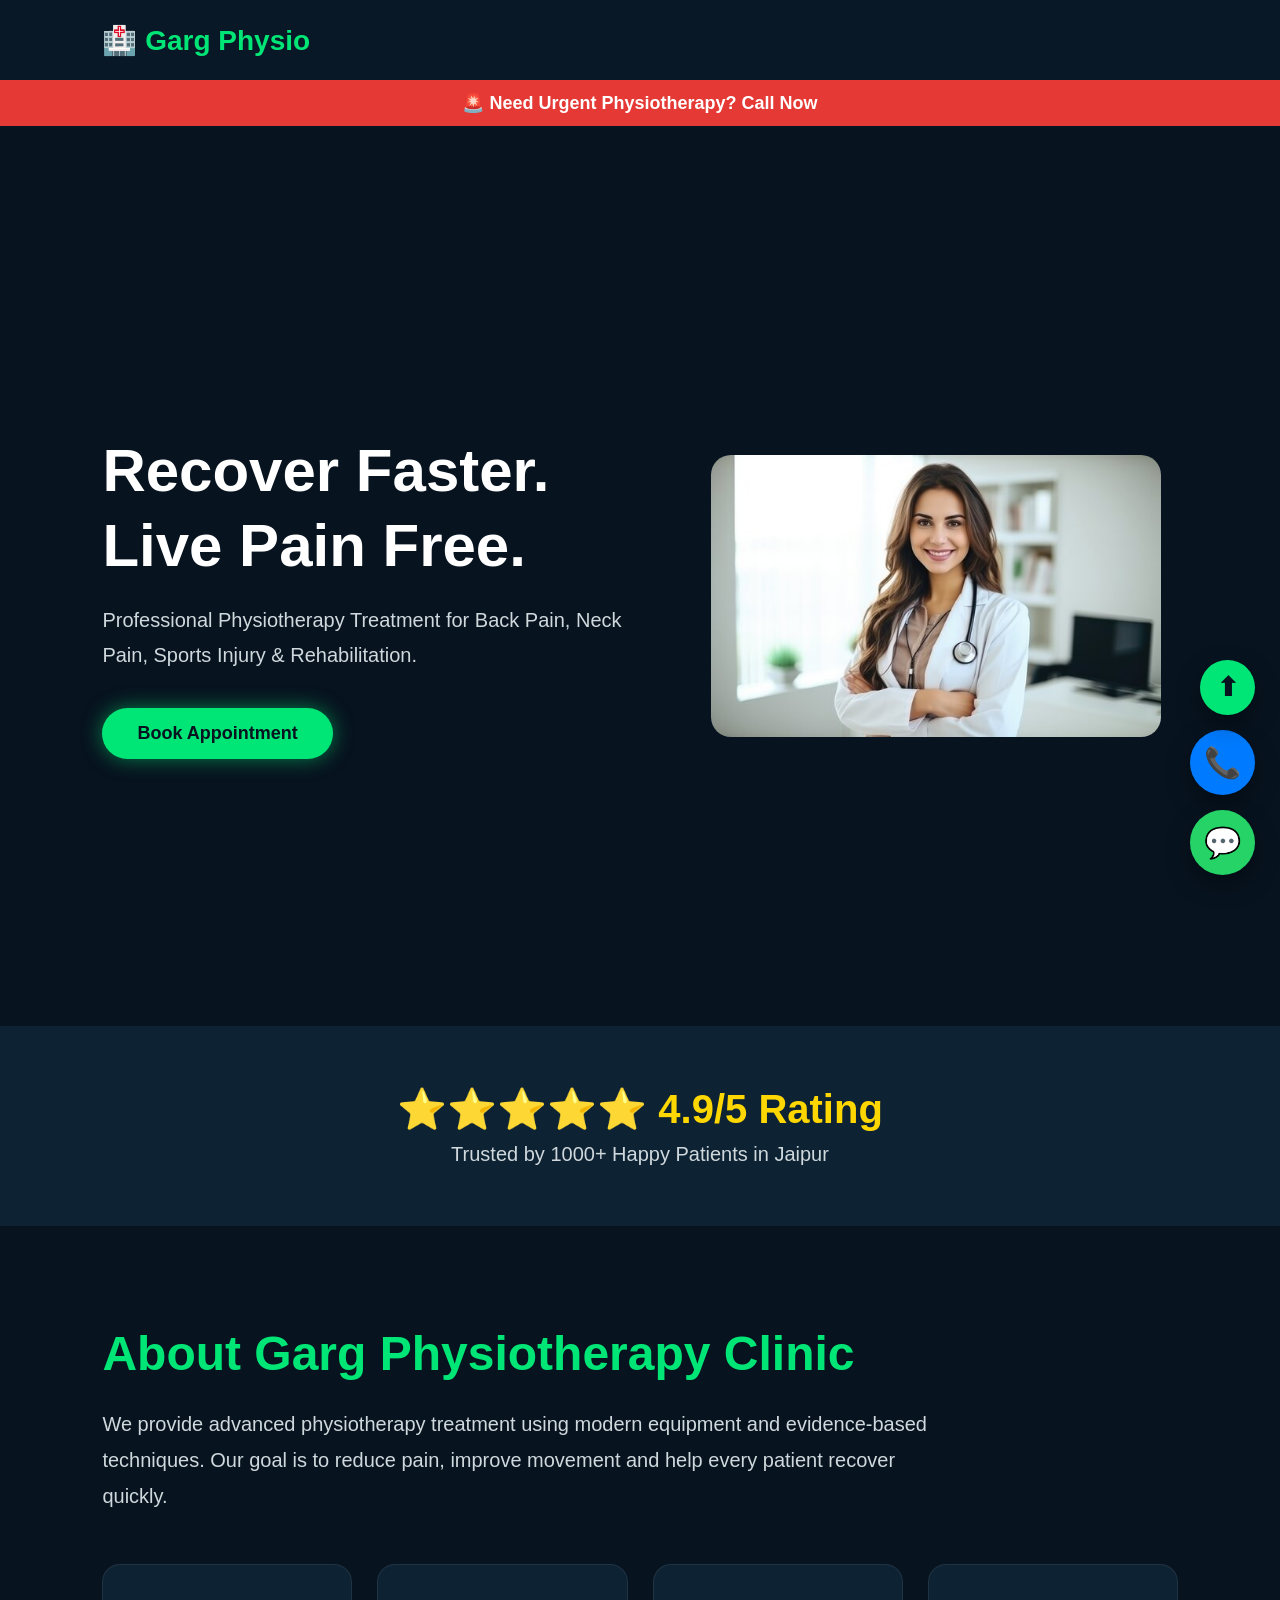
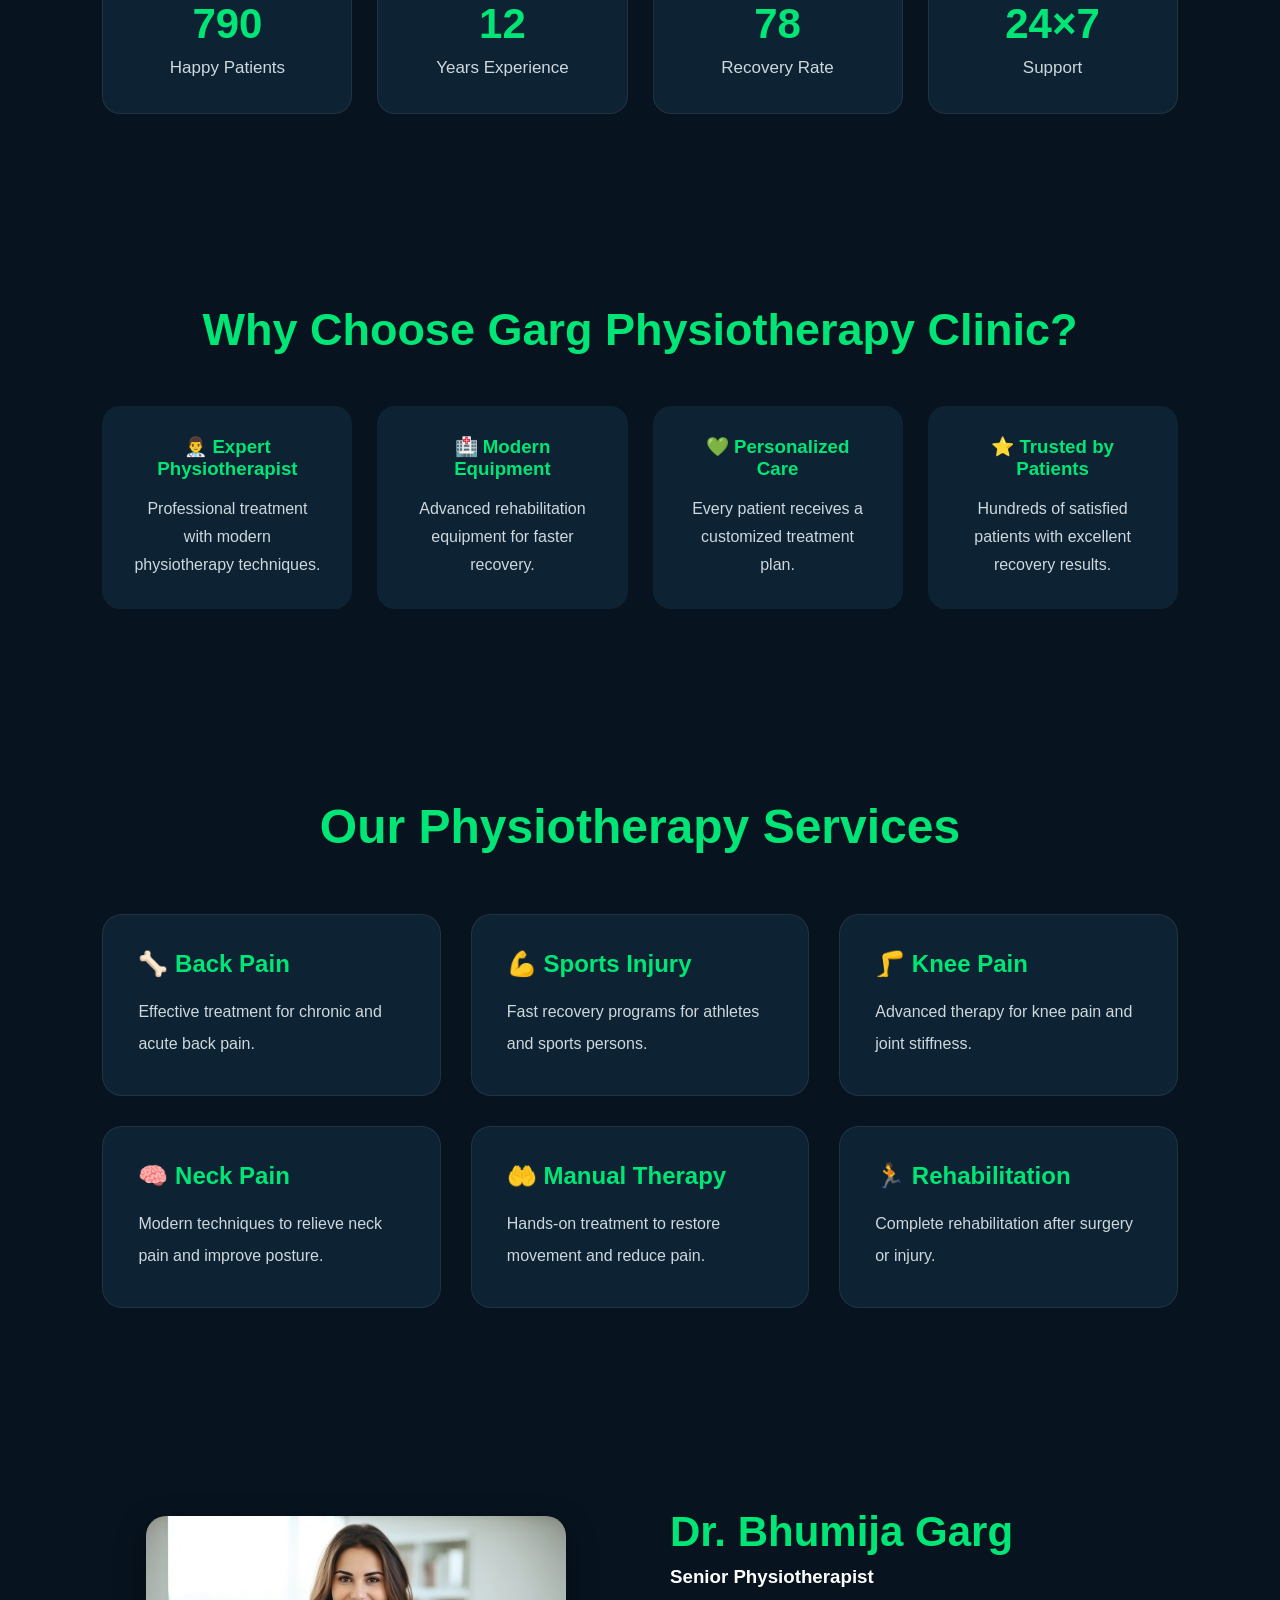
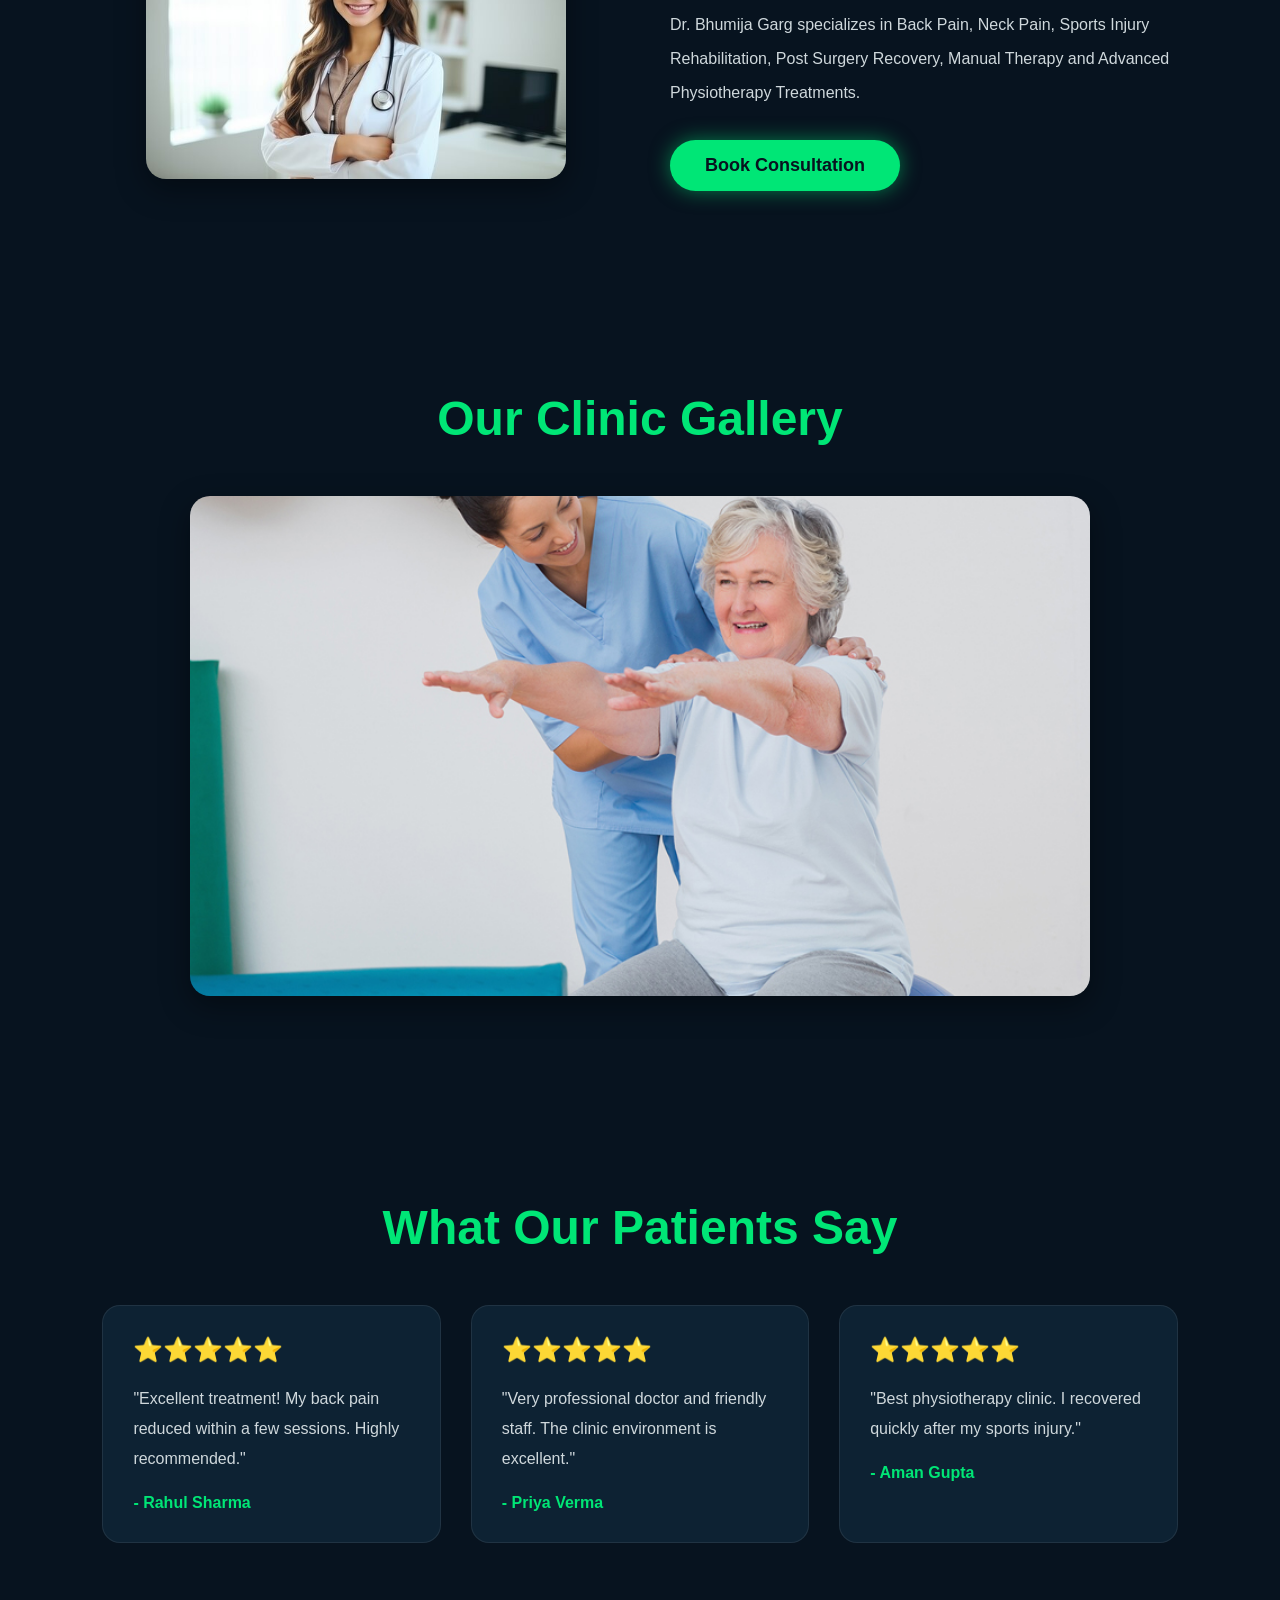
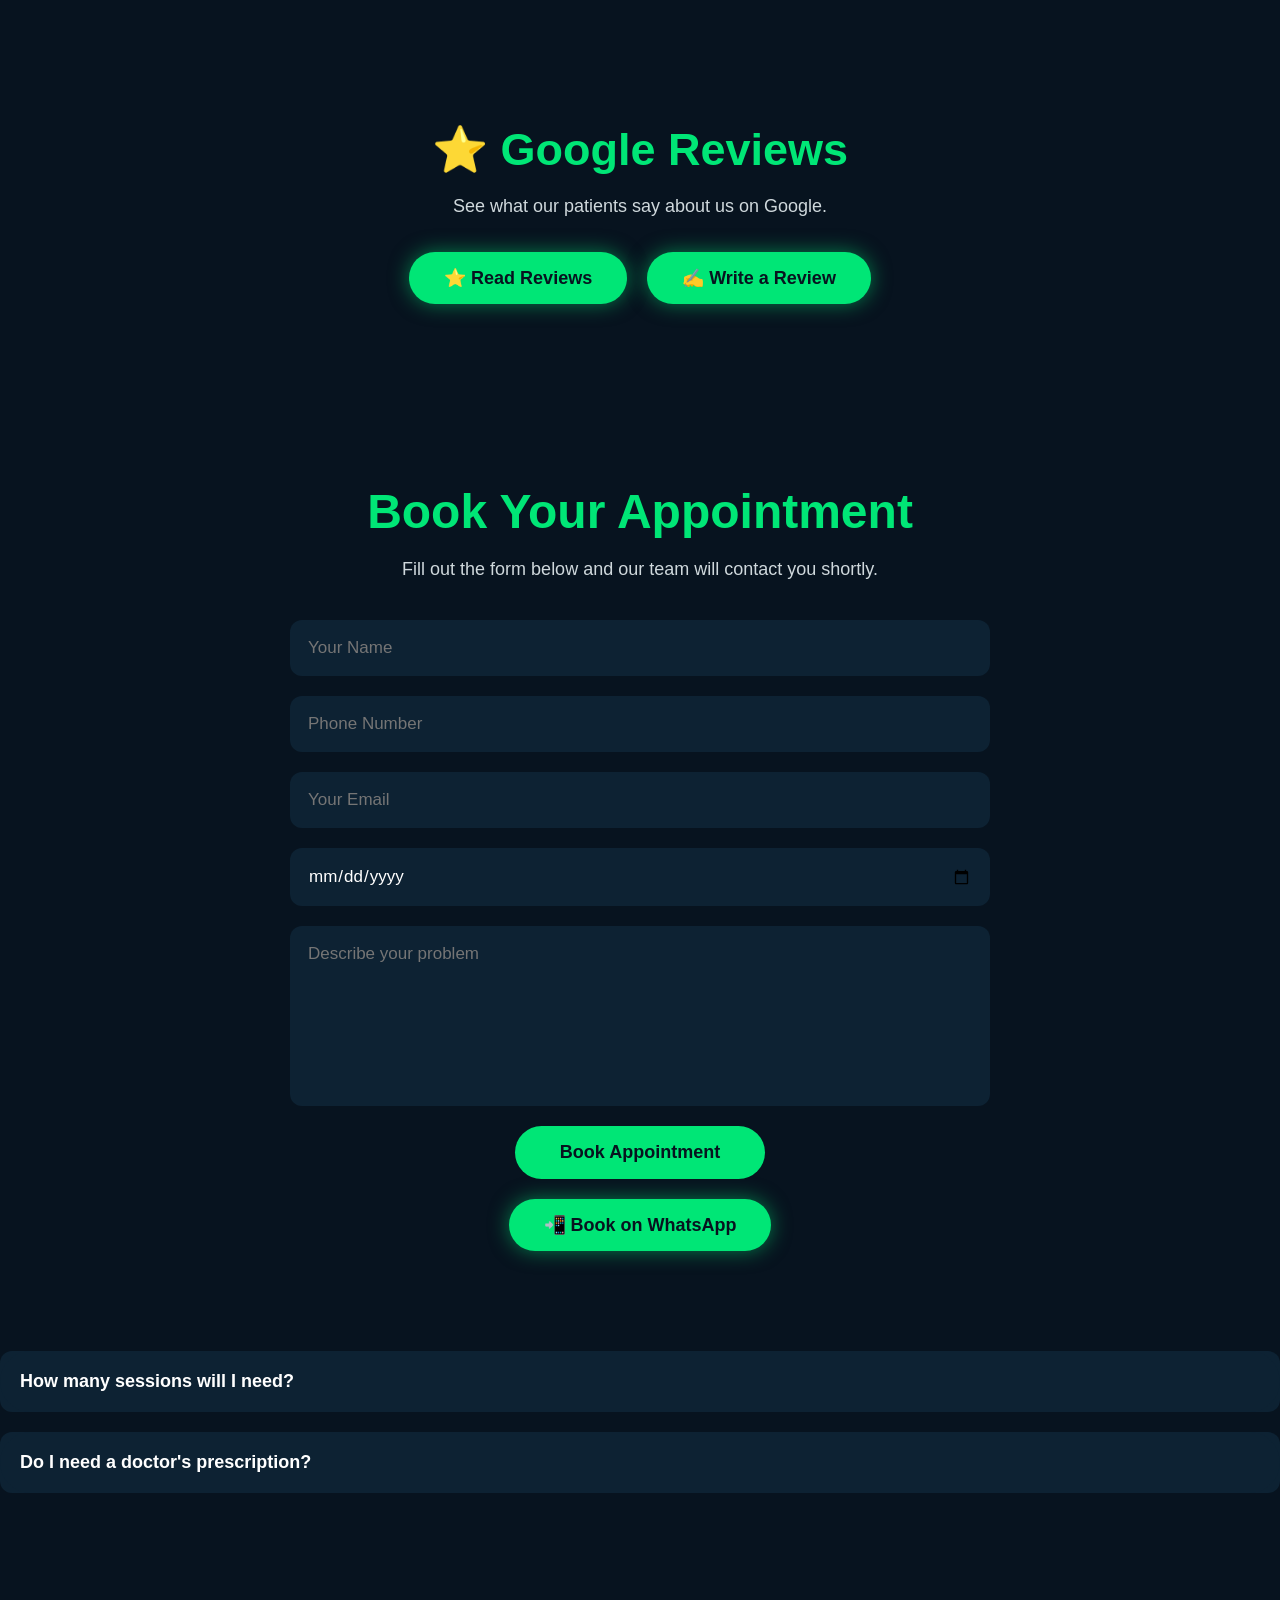
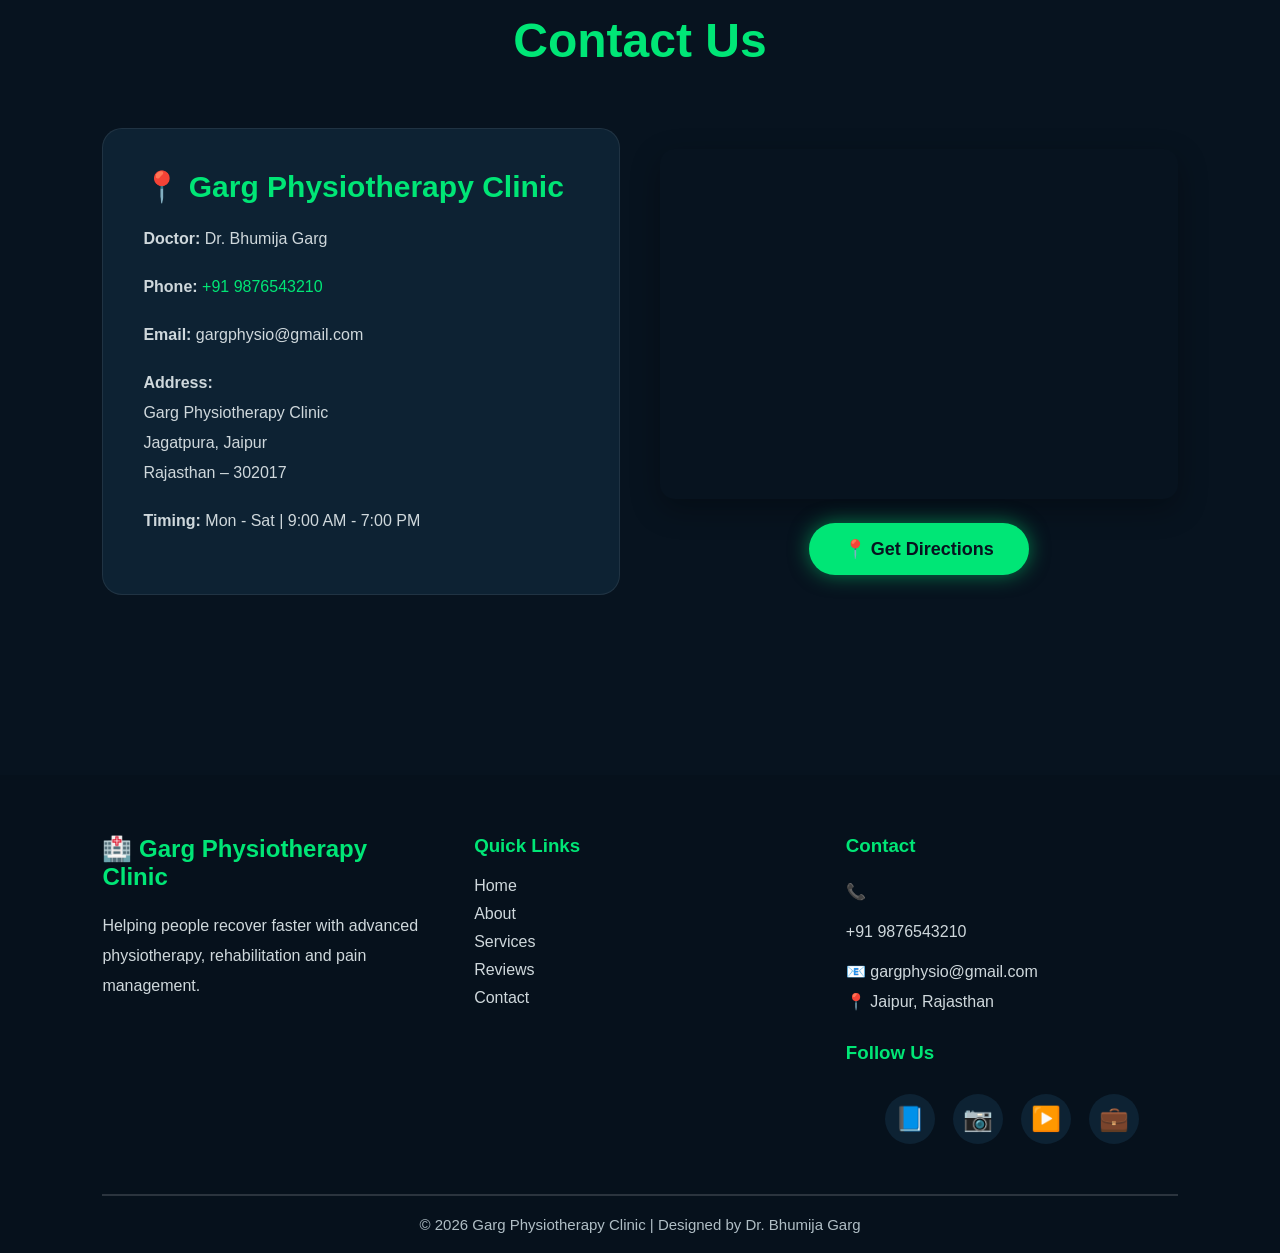
==== commit 02c5b029: "Added Google Rating Section" ====
--- a/index.html
+++ b/index.html
@@ -130,7 +130,17 @@
     </div>
 
 </section>
-
+<!-- Google Rating -->
+
+<section class="rating hidden">
+
+    <h2>⭐⭐⭐⭐⭐ 4.9/5 Rating</h2>
+
+    <p>
+        Trusted by 1000+ Happy Patients in Jaipur
+    </p>
+
+</section>
 <!-- About Section -->
 
 <section class="about hidden" id="about" data-aos="fade-up">
--- a/style.css
+++ b/style.css
@@ -1276,4 +1276,24 @@
         font-size:15px;
         padding:10px;
     }
+}
+/* ==========================
+   GOOGLE RATING
+========================== */
+
+.rating{
+    text-align:center;
+    padding:60px 8%;
+    background:#0d2233;
+}
+
+.rating h2{
+    color:#FFD700;
+    font-size:40px;
+    margin-bottom:10px;
+}
+
+.rating p{
+    color:#cfd8dc;
+    font-size:20px;
 }
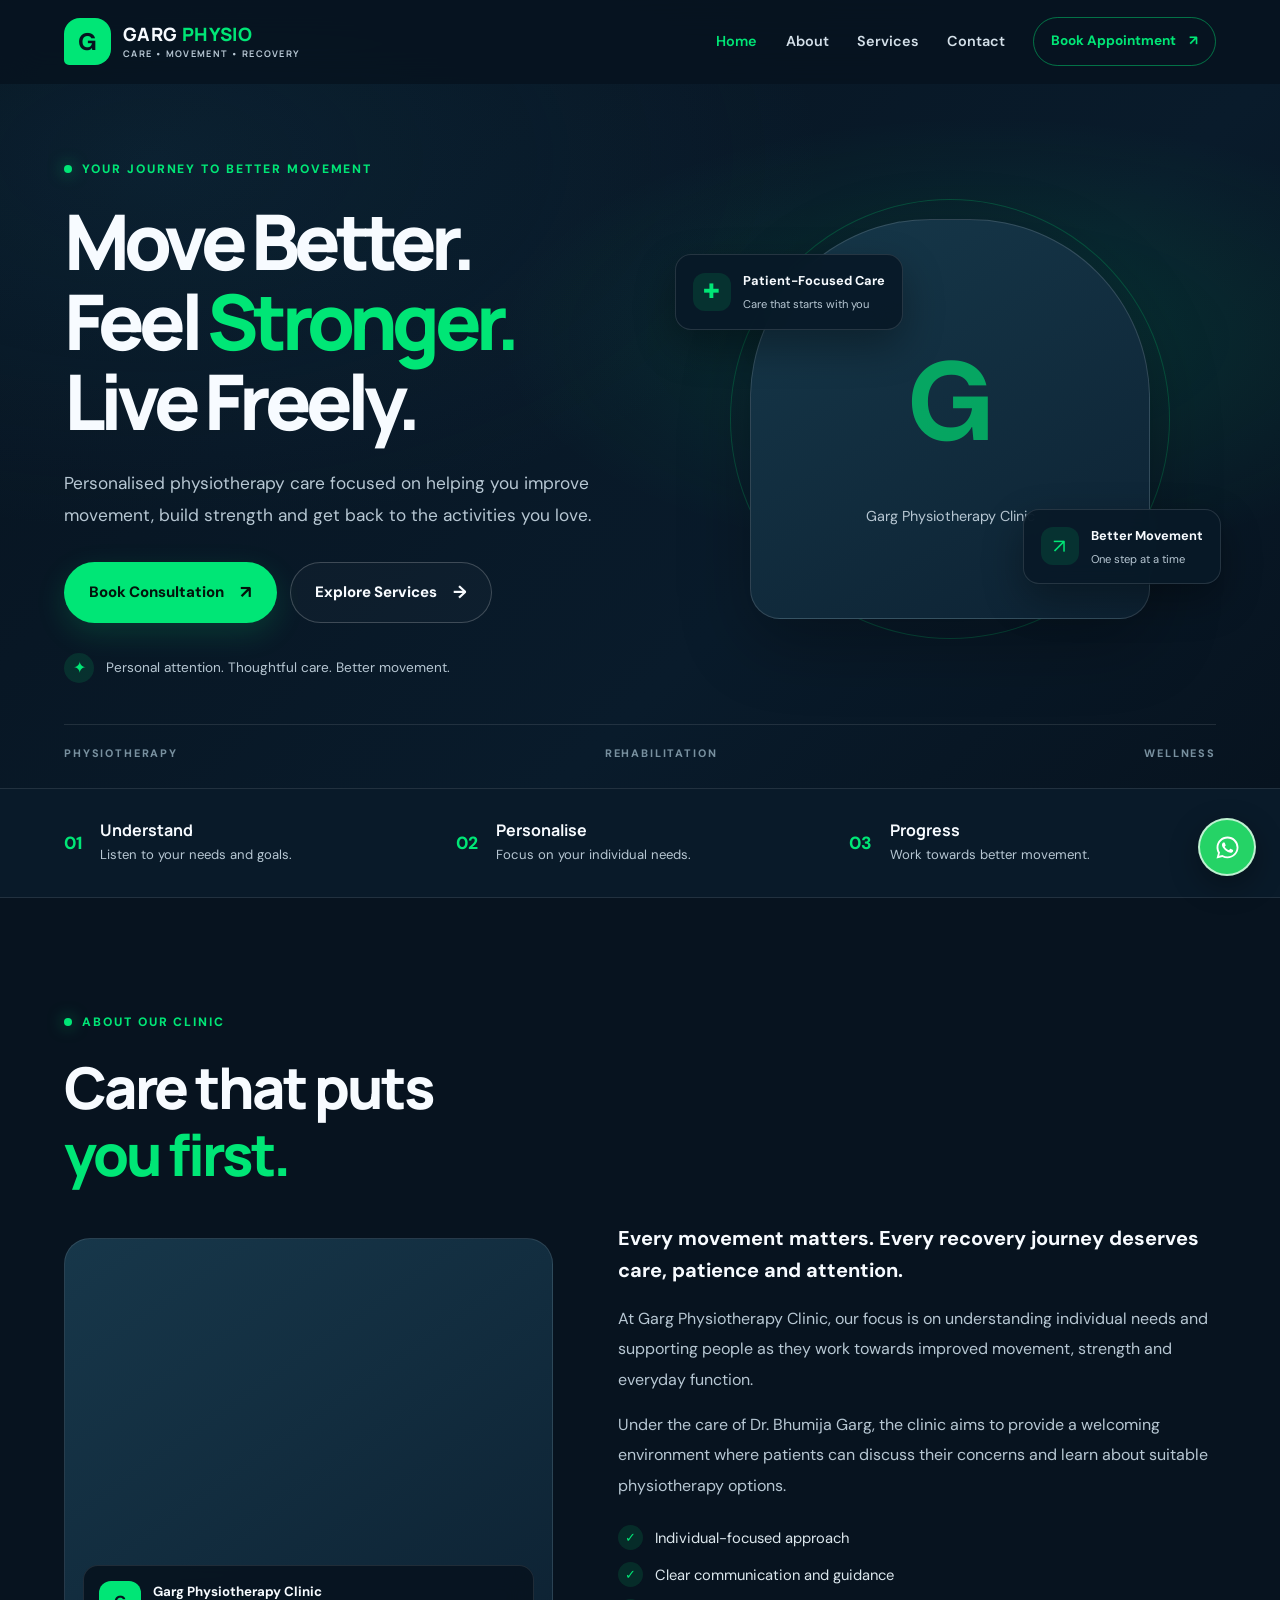
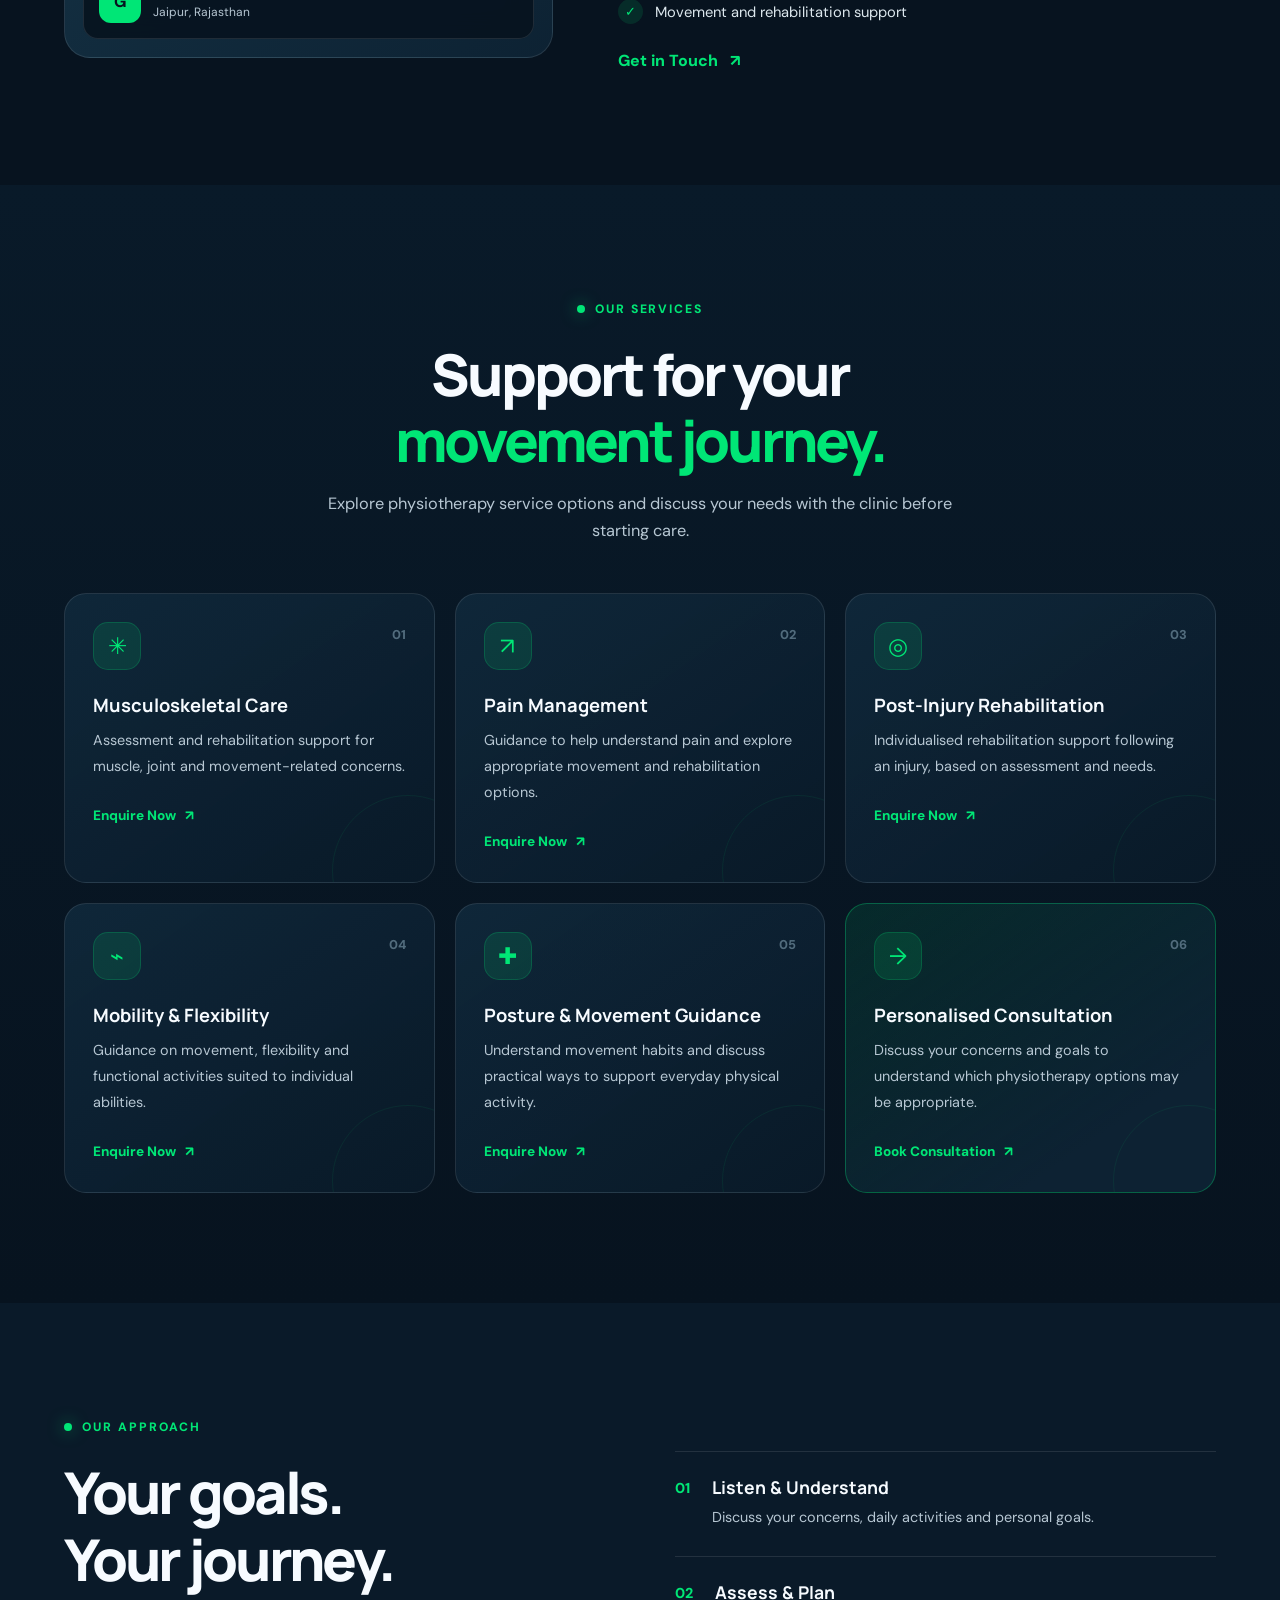
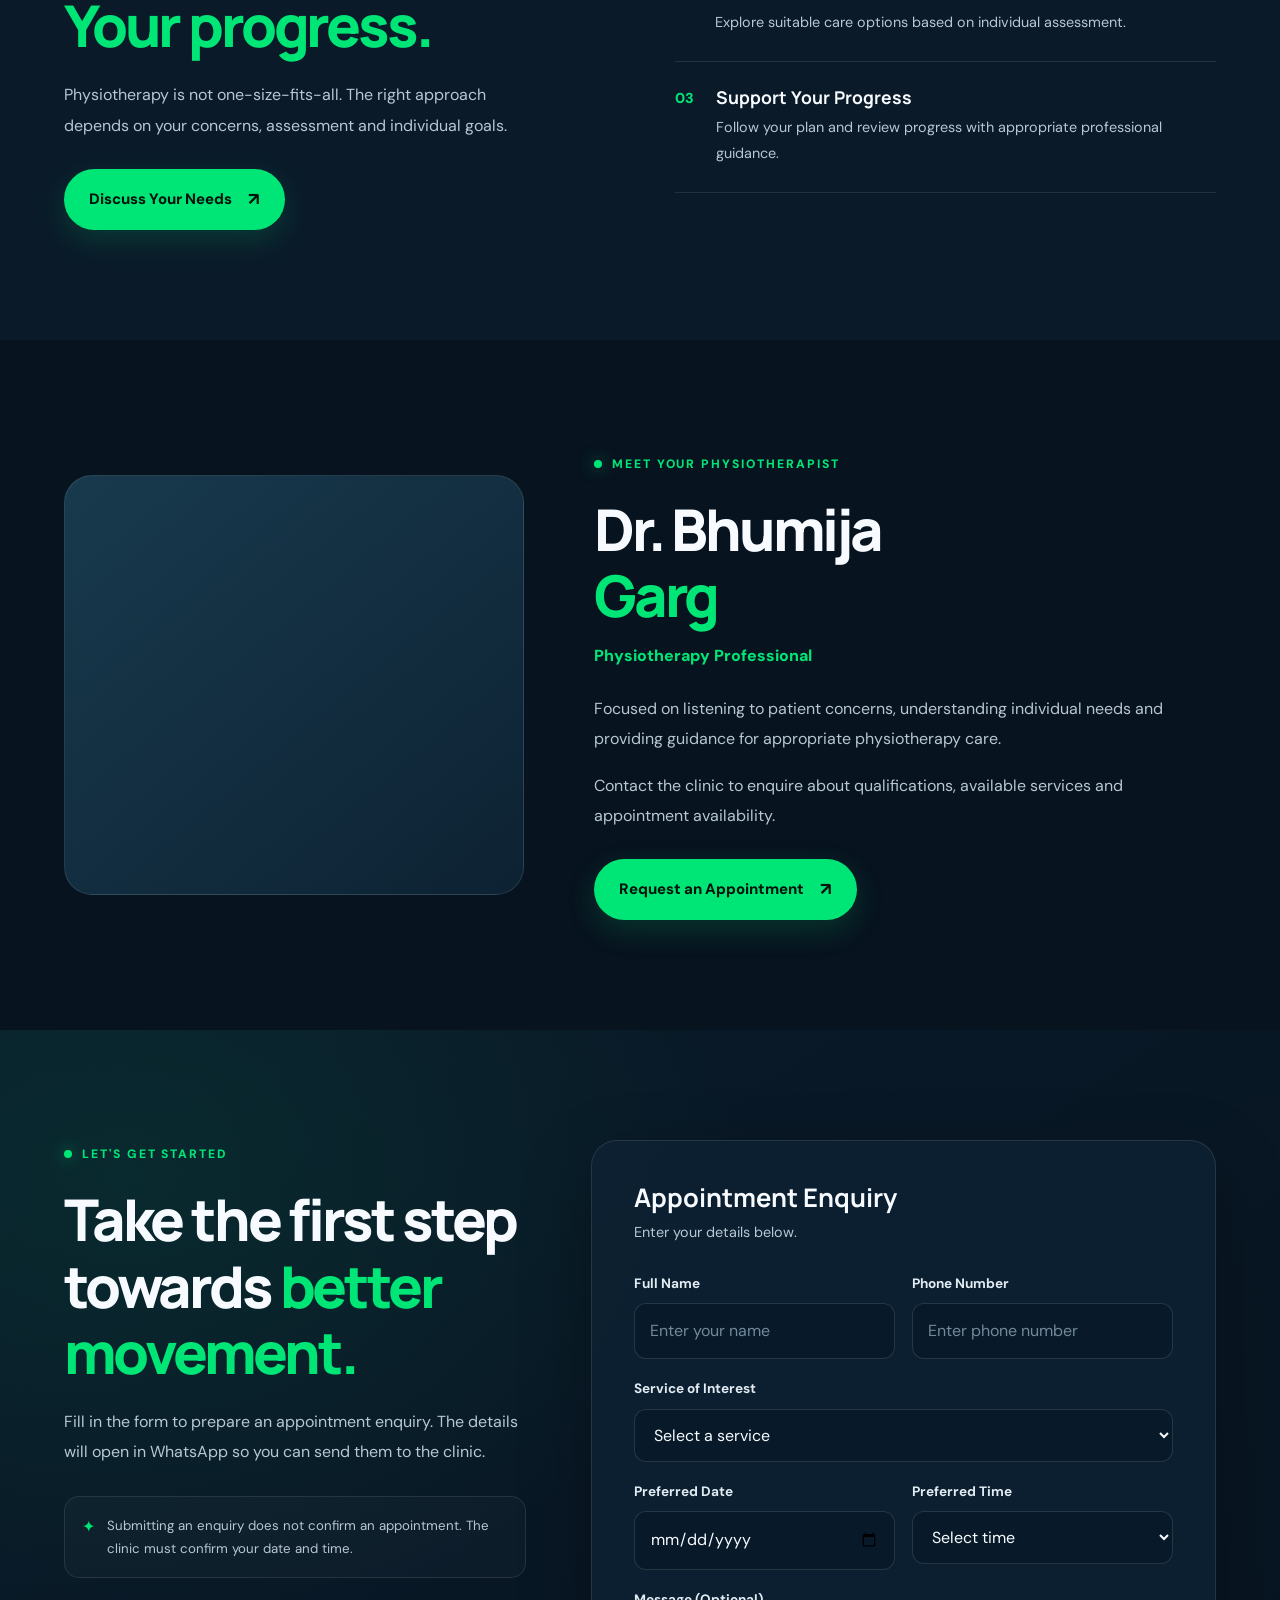
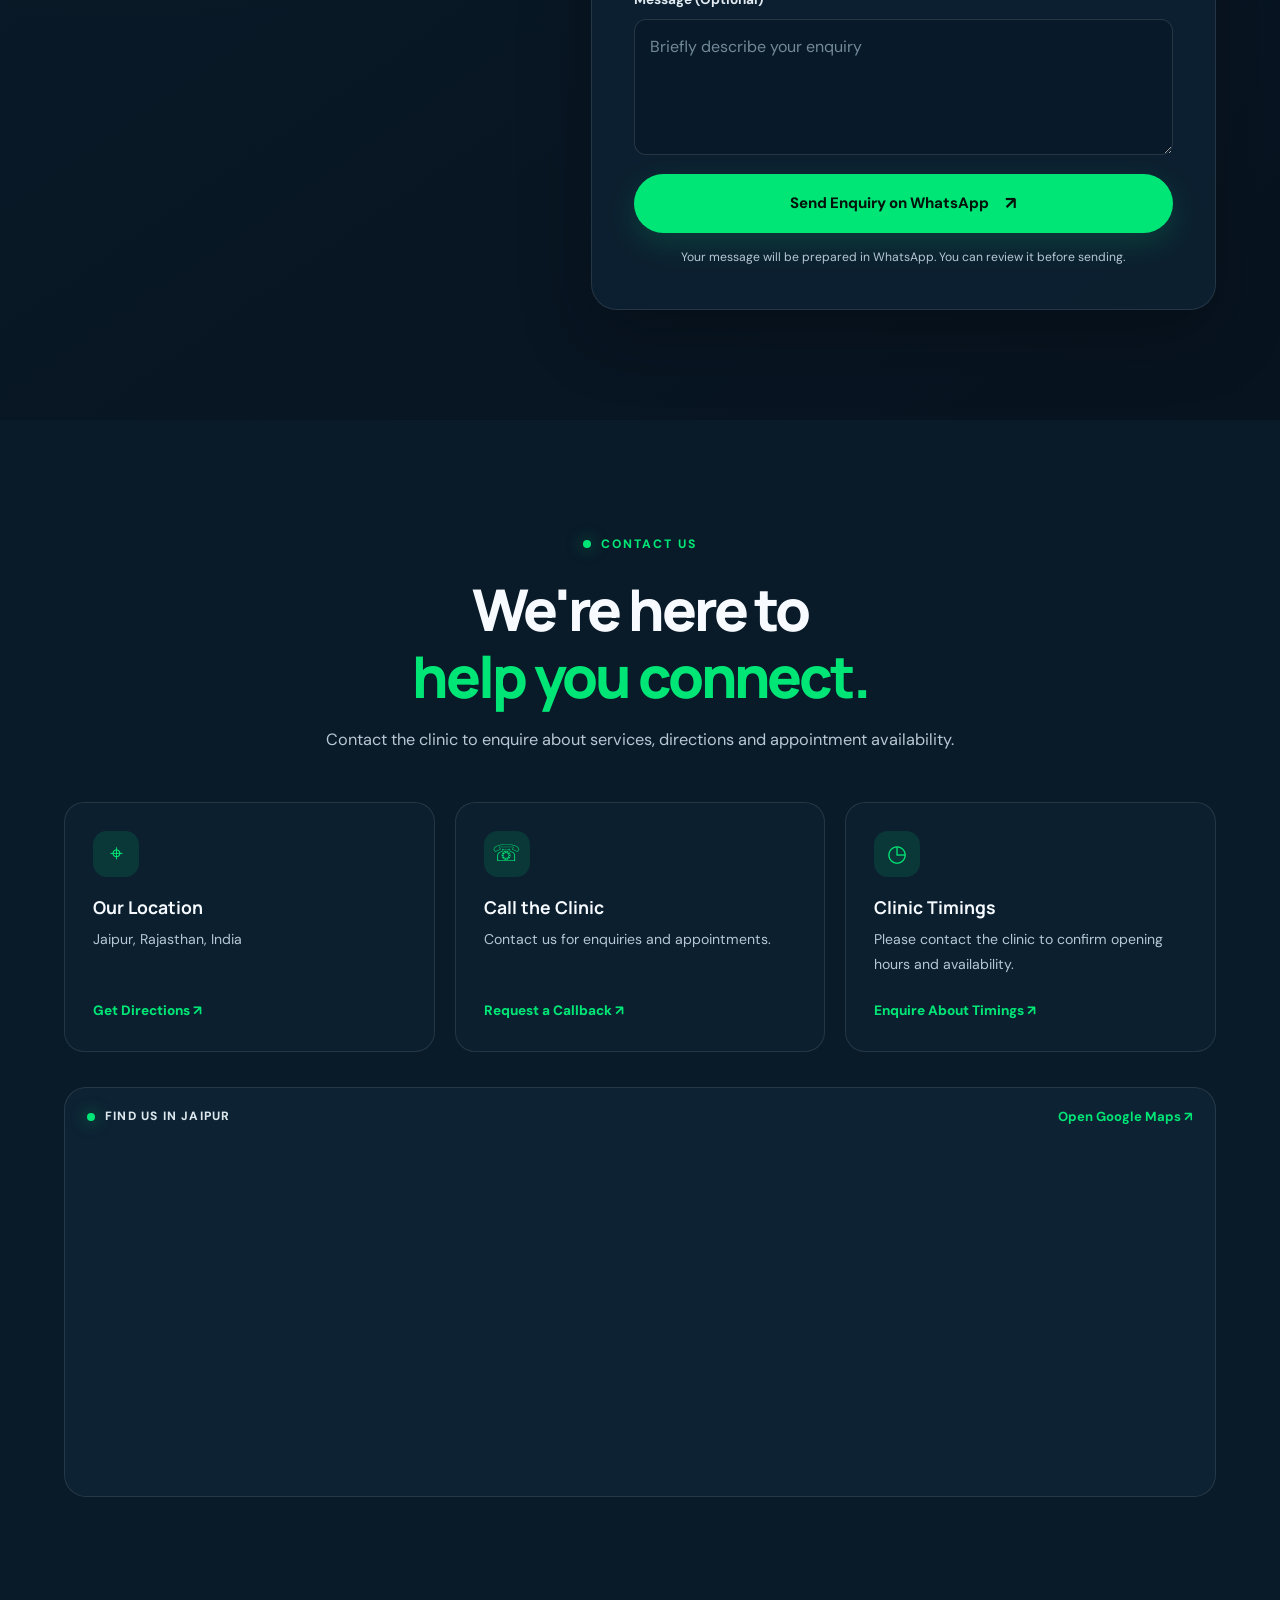
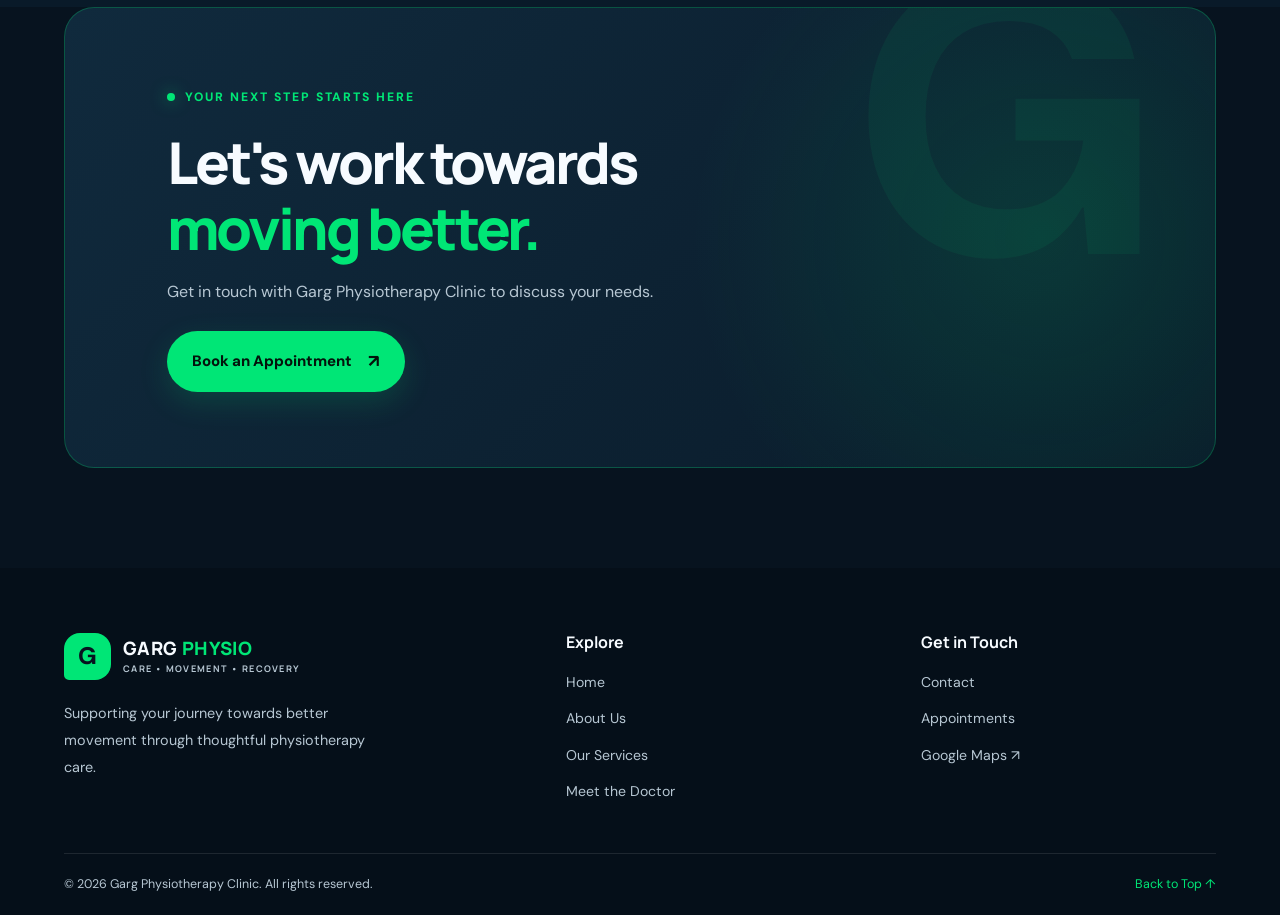
==== commit c5a0b1e0: "Add files via upload" ====
--- a/index.html
+++ b/index.html
@@ -1,545 +1,954 @@
-<!DOCTYPE html>
-<html lang="en">
-<link rel="stylesheet" href="https://unpkg.com/aos@2.3.4/dist/aos.css">
-<head>
-    <meta charset="UTF-8">
-    <meta name="viewport" content="width=device-width, initial-scale=1.0">
-
-    <title>Garg Physiotherapy Clinic | Dr. Bhumija Garg</title>
-
-    <meta name="description" content="Garg Physiotherapy Clinic in Jaipur offers treatment for back pain, neck pain, sports injury, rehabilitation, knee pain, manual therapy and advanced physiotherapy by Dr. Bhumija Garg.">
-
-    <meta name="keywords" content="Physiotherapy Jaipur, Physiotherapist Jaipur, Back Pain Treatment, Neck Pain, Sports Injury, Knee Pain, Garg Physiotherapy Clinic, Dr. Bhumija Garg">
-
-    <meta name="author" content="Dr. Bhumija Garg">
-
-    <!-- Open Graph -->
-    <meta property="og:title" content="Garg Physiotherapy Clinic | Dr. Bhumija Garg">
-    <meta property="og:description" content="Professional Physiotherapy Clinic in Jaipur for Back Pain, Neck Pain, Sports Injury & Rehabilitation.">
-    <meta property="og:image" content="https://gargphysio.netlify.app/images/logo.png">
-    <meta property="og:url" content="https://gargphysio.netlify.app">
-    <meta property="og:type" content="website">
-
-    <!-- Theme Color -->
-    <meta name="theme-color" content="#00e676">
-
-    <link rel="stylesheet" href="style.css">
-
-    <!-- Favicon -->
-    <link rel="icon" type="image/png" href="images/logo.png">
-    <meta name="google-site-verification" content="hfMjRahwRPEM4AjZQudU4vn1vrNnASOSKGCvkuwVA_s" />
-
-</head>
-<body>
-
-
-<!-- Loading Screen -->
-<div id="loader">
-
-    <div class="loader-content">
-
-        <h1>🏥</h1>
-
-        <h2>Garg Physiotherapy Clinic</h2>
-
-        <div class="loading-bar">
-            <div class="loading-fill"></div>
-        </div>
-
-    </div>
-
-</div>
-<!-- Scroll Progress Bar -->
-<div id="progress-bar"></div>
-<a href="tel:+919876543210" class="call-btn">
-    📞
-</a>
-<!-- WhatsApp Button -->
-
-<a href="https://wa.me/919876543210" class="whatsapp" target="_blank">
-    💬
-</a>
-
-<!-- Navigation -->
-
-<nav>
-
-   <h2 class="logo">
-    🏥 Garg Physio
-</h2>
-
-    <!-- Hamburger Button -->
-    <div class="menu-toggle" id="menu-toggle">
-        ☰
-    </div>
-
-    <ul id="nav-links">
-
-        <li><a href="#home">Home</a></li>
-
-        <li><a href="#about">About</a></li>
-
-        <li><a href="#services">Services</a></li>
-
-        <li><a href="#doctor">Doctor</a></li>
-
-        <li><a href="#gallery">Gallery</a></li>
-
-        <li><a href="#reviews">Reviews</a></li>
-
-        <li><a href="#appointment">Appointment</a></li>
-
-        <li><a href="#contact">Contact</a></li>
-
-    </ul>
-
-</nav>
-<!-- Emergency Banner -->
-
-<section class="emergency-banner">
-
-    <p>
-        🚨 Need Urgent Physiotherapy?
-        <a href="tel:+919876543210">Call Now</a>
-    </p>
-
-</section>
-<!-- Hero Section -->
-
-<section class="hero hidden" id="home">
-
-    <div class="left">
-
-        <h1>
-            Recover Faster.<br>
-            Live Pain Free.
-        </h1>
-
-        <p>
-            Professional Physiotherapy Treatment for Back Pain,
-            Neck Pain, Sports Injury & Rehabilitation.
-        </p>
-
-       <a href="#appointment" class="btn">Book Appointment</a>
-    </div>
-
-    <div class="right">
-
-        <img src="images/doctor.jpg" alt="Doctor">
-
-    </div>
-
-</section>
-<!-- Google Rating -->
-
-<section class="rating hidden">
-
-    <h2>⭐⭐⭐⭐⭐ 4.9/5 Rating</h2>
-
-    <p>
-        Trusted by 1000+ Happy Patients in Jaipur
-    </p>
-
-</section>
-<!-- About Section -->
-
-<section class="about hidden" id="about" data-aos="fade-up">
-
-    <div class="about-left">
-
-        <h2>About Garg Physiotherapy Clinic</h2>
-
-        <p>
-            We provide advanced physiotherapy treatment using modern
-            equipment and evidence-based techniques. Our goal is to
-            reduce pain, improve movement and help every patient
-            recover quickly.
-        </p>
-
-        <div class="stats">
-
-            <div class="box">
-               <h3 class="counter" data-target="1000">0</h3>
-                <span>Happy Patients</span>
-            </div>
-
-            <div class="box">
-                <h3 class="counter" data-target="15">0</h3>
-                <span>Years Experience</span>
-            </div>
-
-            <div class="box">
-                <h3 class="counter" data-target="98">0</h3>
-                <span>Recovery Rate</span>
-            </div>
-
-            <div class="box">
-                <h3>24×7</h3>
-                <span>Support</span>
-            </div>
-
-        </div>
-
-    </div>
-
-</section> 
-<!-- Why Choose Us -->
-
-<section class="why-us hidden" id="why-us">
-
-    <h2>Why Choose Garg Physiotherapy Clinic?</h2>
-
-    <div class="why-grid">
-
-        <div class="why-card">
-            <h3>👨‍⚕️ Expert Physiotherapist</h3>
-            <p>Professional treatment with modern physiotherapy techniques.</p>
-        </div>
-
-        <div class="why-card">
-            <h3>🏥 Modern Equipment</h3>
-            <p>Advanced rehabilitation equipment for faster recovery.</p>
-        </div>
-
-        <div class="why-card">
-            <h3>💚 Personalized Care</h3>
-            <p>Every patient receives a customized treatment plan.</p>
-        </div>
-
-        <div class="why-card">
-            <h3>⭐ Trusted by Patients</h3>
-            <p>Hundreds of satisfied patients with excellent recovery results.</p>
-        </div>
-
-    </div>
-
-</section>
-
-<!-- Services Section -->
-
-<section class="services hidden" id="services" data-aos="zoom-in">
-
-    <h2>Our Physiotherapy Services</h2>
-
-    <div class="service-grid">
-
-        <div class="service-card">
-            <h3>🦴 Back Pain</h3>
-            <p>Effective treatment for chronic and acute back pain.</p>
-        </div>
-
-        <div class="service-card">
-            <h3>💪 Sports Injury</h3>
-            <p>Fast recovery programs for athletes and sports persons.</p>
-        </div>
-
-        <div class="service-card">
-            <h3>🦵 Knee Pain</h3>
-            <p>Advanced therapy for knee pain and joint stiffness.</p>
-        </div>
-
-        <div class="service-card">
-            <h3>🧠 Neck Pain</h3>
-            <p>Modern techniques to relieve neck pain and improve posture.</p>
-        </div>
-
-        <div class="service-card">
-            <h3>🤲 Manual Therapy</h3>
-            <p>Hands-on treatment to restore movement and reduce pain.</p>
-        </div>
-
-        <div class="service-card">
-            <h3>🏃 Rehabilitation</h3>
-            <p>Complete rehabilitation after surgery or injury.</p>
-        </div>
-
-    </div>
-
-</section>
-
-<!-- Doctor Section -->
-
-<section class="doctor hidden" id="doctor" data-aos="fade-right">
-
-    <div class="doctor-image">
-        <img src="images/doctor.jpg" alt="Dr. Bhumija Garg">
-    </div>
-
-    <div class="doctor-info">
-
-        <h2>Dr. Bhumija Garg</h2>
-
-        <h3>Senior Physiotherapist</h3>
-
-        <p>
-            Dr. Bhumija Garg specializes in Back Pain, Neck Pain,
-            Sports Injury Rehabilitation, Post Surgery Recovery,
-            Manual Therapy and Advanced Physiotherapy Treatments.
-        </p>
-
-       <a href="#appointment" class="btn">Book Consultation</a>
-
-    </div>
-
-</section>
-
-<!-- Gallery Section -->
-
-<section class="gallery hidden" id="gallery" data-aos="fade-left">
-
-    <h2>Our Clinic Gallery</h2>
-
-    <div class="slider">
-
-   <img id="slider-image" src="images/gallery1.jpg" alt="Clinic">
-
-    </div>
-
-</section>
-<!-- Lightbox -->
-<div id="lightbox">
-
-    <span id="close-lightbox">&times;</span>
-
-    <img id="lightbox-img" src="" alt="Gallery Image">
-
-</div>
-<!-- Testimonials Section -->
-
-<section class="testimonials hidden" id="reviews">
-
-    <h2>What Our Patients Say</h2>
-
-    <div class="testimonial-container">
-
-        <div class="testimonial-card">
-            <h3>⭐⭐⭐⭐⭐</h3>
-            <p>
-                "Excellent treatment! My back pain reduced within a few sessions.
-                Highly recommended."
-            </p>
-            <h4>- Rahul Sharma</h4>
-        </div>
-
-        <div class="testimonial-card">
-            <h3>⭐⭐⭐⭐⭐</h3>
-            <p>
-                "Very professional doctor and friendly staff.
-                The clinic environment is excellent."
-            </p>
-            <h4>- Priya Verma</h4>
-        </div>
-
-        <div class="testimonial-card">
-            <h3>⭐⭐⭐⭐⭐</h3>
-            <p>
-                "Best physiotherapy clinic. I recovered quickly after my sports injury."
-            </p>
-            <h4>- Aman Gupta</h4>
-        </div>
-
-    </div>
-
-</section>
-<section class="google-reviews hidden">
-
-    <h2>⭐ Google Reviews</h2>
-
-    <p>See what our patients say about us on Google.</p>
-
-    <div class="review-buttons">
-
-        <a href="https://g.page/r/" target="_blank" class="btn">
-            ⭐ Read Reviews
-        </a>
-
-        <a href="https://search.google.com/local/writereview?placeid=" target="_blank" class="btn">
-            ✍ Write a Review
-        </a>
-
-    </div>
-
-</section>
-<!-- Appointment Section -->
-
-<section class="appointment hidden" id="appointment">
-
-    <h2>Book Your Appointment</h2>
-
-    <p>
-        Fill out the form below and our team will contact you shortly.
-    </p>
-
-  <form action="https://formsubmit.co/bhumiagr71@gmail.com" method="POST">
-
-    <input type="text" name="Name" placeholder="Your Name" required>
-
-    <input type="tel" name="Phone" placeholder="Phone Number" required>
-
-    <input type="email" name="Email" placeholder="Your Email" required>
-
-    <input type="date" name="Appointment Date" required>
-
-    <textarea name="Message" placeholder="Describe your problem"></textarea>
-
-    <input type="hidden" name="_captcha" value="false">
-    <input type="hidden" name="_template" value="table">
-    <input type="hidden" name="_subject" value="New Appointment Request">
-   <input type="hidden" name="_next" value="https://gargphysio.netlify.app/thankyou.html">
-    <button type="submit">Book Appointment</button>
-
-</form>
-<a href="#" id="whatsapp-book" class="btn">
-    📲 Book on WhatsApp
-</a>
-
-</section>
- <div class="faq-answer">
-            <p>Most physiotherapy treatments are painless. Some exercises may cause slight discomfort during recovery.</p>
-        </div>
-    </div>
-
-    <div class="faq-item">
-        <button class="faq-question">How many sessions will I need?</button>
-        <div class="faq-answer">
-            <p>The number of sessions depends on your condition. Most patients improve within 5–10 sessions.</p>
-        </div>
-    </div>
-
-    <div class="faq-item">
-        <button class="faq-question">Do I need a doctor's prescription?</button>
-        <div class="faq-answer">
-            <p>No. You can directly book an appointment with our physiotherapist.</p>
-        </div>
-    </div>
-
-</section>
-<!-- Contact Section -->
-
-<section class="contact hidden" id="contact">
-
-    <h2>Contact Us</h2>
-
-    <div class="contact-container">
-
-        <div class="contact-info">
-
-            <h3>📍 Garg Physiotherapy Clinic</h3>
-
-            <p><strong>Doctor:</strong> Dr. Bhumija Garg</p>
-
-          <p><strong>Phone:</strong>
-<a href="tel:+919876543210" class="contact-link">
-+91 9876543210
-</a>
-</p>
-            <p><strong>Email:</strong> gargphysio@gmail.com</p>
-
-           <p><strong>Address:</strong><br>
-            Garg Physiotherapy Clinic<br>
-                 Jagatpura, Jaipur<br>
-                  Rajasthan – 302017
-        </p>
-
-            <p><strong>Timing:</strong> Mon - Sat | 9:00 AM - 7:00 PM</p>
-
-        </div>
-
-        <div class="map">
-
-            <iframe
-                src="https://www.google.com/maps?q=Jagatpura,Jaipur,Rajasthan&output=embed"
-                width="100%"
-                height="350"
-                style="border:0;border-radius:15px;"
-                allowfullscreen
-                loading="lazy">
-            </iframe>
-            <div class="direction-btn">
-    <a href="https://www.google.com/maps/search/?api=1&query=Jagatpura,Jaipur,Rajasthan"
-       target="_blank"
-       class="btn">
-       📍 Get Directions
-    </a>
-        </div>
-
-    </div>
-</div> <!-- contact-container -->
-</section>
-
-<!-- Footer -->
-
-<footer>
-
-    <div class="footer-container">
-
-        <div class="footer-box">
-
-            <h2>🏥 Garg Physiotherapy Clinic</h2>
-
-            <p>
-                Helping people recover faster with advanced physiotherapy,
-                rehabilitation and pain management.
-            </p>
-
-        </div>
-
-        <div class="footer-box">
-
-            <h3>Quick Links</h3>
-
-            <a href="#home">Home</a>
-            <a href="#about">About</a>
-            <a href="#services">Services</a>
-            <a href="#reviews">Reviews</a>
-            <a href="#contact">Contact</a>
-
-        </div>
-
-        <div class="footer-box">
-
-            <h3>Contact</h3>
-
-           <p>📞
-<a href="tel:+919876543210" class="contact-link">
-+91 9876543210
-</a>
-</p>
-            <p>📧 gargphysio@gmail.com</p>
-            <p>📍 Jaipur, Rajasthan</p>
-            <h3 style="margin-top:25px;">Follow Us</h3>
-    <div class="social-icons">
-
-        <a href="#" target="_blank">📘</a>
-        <a href="#" target="_blank">📷</a>
-        <a href="#" target="_blank">▶️</a>
-        <a href="#" target="_blank">💼</a>
-
-    </div>
-
-        </div>
-
-    </div>
-
-    <hr>
-
-    <p class="copyright">
-        © 2026 Garg Physiotherapy Clinic | Designed by Dr. Bhumija Garg
-    </p>
-
-</footer>
-<script src="https://unpkg.com/aos@2.3.4/dist/aos.js"></script>
-
-<script>
-AOS.init({
-    duration: 1000,
-    once: true
-});
-</script>
-<a href="#home" class="back-top">
-    ⬆
-</a>
-<script src="script.js"></script>
-
-</body>
-</html>+
+<!DOCTYPE html>
+<html lang="en">
+<head>
+    <meta charset="UTF-8">
+    <meta name="viewport" content="width=device-width, initial-scale=1.0">
+
+    <title>Garg Physiotherapy Clinic | Dr. Bhumija Garg</title>
+
+    <meta name="description"
+        content="Garg Physiotherapy Clinic in Jaipur. Explore physiotherapy services, consultation and appointment information with Dr. Bhumija Garg.">
+
+    <meta name="theme-color" content="#0b1728">
+
+    <link rel="icon" type="image/png" href="images/logo.png">
+    <link rel="stylesheet" href="style.css">
+
+    <link rel="preconnect" href="https://fonts.googleapis.com">
+    <link rel="preconnect" href="https://fonts.gstatic.com" crossorigin>
+
+    <link href="https://fonts.googleapis.com/css2?family=DM+Sans:wght@400;500;600;700&family=Manrope:wght@400;500;600;700;800&display=swap"
+        rel="stylesheet">
+</head>
+
+<body>
+
+    <!-- LOADING SCREEN -->
+    <div class="loader" id="loader">
+        <div class="loader-content">
+            <div class="loader-icon">G</div>
+            <h2>GARG <span>PHYSIOTHERAPY</span></h2>
+            <p>Helping You Move Better</p>
+            <div class="loader-line"></div>
+        </div>
+    </div>
+
+
+    <!-- NAVBAR -->
+    <header class="navbar" id="navbar">
+
+        <a href="#home" class="logo">
+            <div class="logo-icon">G</div>
+
+            <div class="logo-text">
+                <h2>GARG <span>PHYSIO</span></h2>
+                <p>CARE • MOVEMENT • RECOVERY</p>
+            </div>
+        </a>
+
+        <nav class="nav-links" id="navLinks">
+            <a href="#home">Home</a>
+            <a href="#about">About</a>
+            <a href="#services">Services</a>
+            <a href="#contact">Contact</a>
+
+            <a href="#appointment" class="nav-appointment">
+                Book Appointment <span>↗</span>
+            </a>
+        </nav>
+
+        <button class="menu-toggle" id="menuToggle"
+            aria-label="Toggle navigation"
+            aria-expanded="false">
+            <span></span>
+            <span></span>
+            <span></span>
+        </button>
+
+    </header>
+
+
+    <main>
+
+        <!-- HERO SECTION -->
+        <section class="hero" id="home">
+
+            <div class="hero-background"></div>
+
+            <div class="hero-content">
+
+                <div class="eyebrow">
+                    <span class="eyebrow-dot"></span>
+                    YOUR JOURNEY TO BETTER MOVEMENT
+                </div>
+
+                <h1>
+                    Move Better.<br>
+                    Feel <span>Stronger.</span><br>
+                    Live Freely.
+                </h1>
+
+                <p class="hero-description">
+                    Personalised physiotherapy care focused on helping
+                    you improve movement, build strength and get back
+                    to the activities you love.
+                </p>
+
+                <div class="hero-buttons">
+                    <a href="#appointment" class="btn btn-primary">
+                        Book Consultation <span>↗</span>
+                    </a>
+
+                    <a href="#services" class="btn btn-outline">
+                        Explore Services <span>→</span>
+                    </a>
+                </div>
+
+                <div class="hero-note">
+                    <span class="note-icon">✦</span>
+                    <p>Personal attention. Thoughtful care. Better movement.</p>
+                </div>
+
+            </div>
+
+
+            <div class="hero-visual">
+
+                <div class="hero-image-wrap">
+                    <img
+                        src="images/doctor.png"
+                        alt="Dr. Bhumija Garg - Physiotherapy"
+                        class="hero-doctor-image"
+                        onerror="this.style.display='none';"
+                    >
+
+                    <div class="image-placeholder">
+                        <span>G</span>
+                        <p>Garg Physiotherapy Clinic</p>
+                    </div>
+                </div>
+
+                <div class="floating-card floating-card-top">
+                    <span class="floating-icon">✚</span>
+                    <div>
+                        <strong>Patient-Focused Care</strong>
+                        <small>Care that starts with you</small>
+                    </div>
+                </div>
+
+                <div class="floating-card floating-card-bottom">
+                    <span class="floating-icon">↗</span>
+                    <div>
+                        <strong>Better Movement</strong>
+                        <small>One step at a time</small>
+                    </div>
+                </div>
+
+                <div class="hero-circle"></div>
+
+            </div>
+
+            <div class="hero-bottom">
+                <span>PHYSIOTHERAPY</span>
+                <span>REHABILITATION</span>
+                <span>WELLNESS</span>
+            </div>
+
+        </section>
+
+
+        <!-- INTRO STRIP -->
+        <section class="intro-strip">
+
+            <div class="intro-item">
+                <span class="intro-number">01</span>
+                <div>
+                    <h3>Understand</h3>
+                    <p>Listen to your needs and goals.</p>
+                </div>
+            </div>
+
+            <div class="intro-item">
+                <span class="intro-number">02</span>
+                <div>
+                    <h3>Personalise</h3>
+                    <p>Focus on your individual needs.</p>
+                </div>
+            </div>
+
+            <div class="intro-item">
+                <span class="intro-number">03</span>
+                <div>
+                    <h3>Progress</h3>
+                    <p>Work towards better movement.</p>
+                </div>
+            </div>
+
+        </section>
+
+
+        <!-- ABOUT SECTION -->
+        <section class="about section-padding" id="about">
+
+            <div class="section-heading">
+                <div class="eyebrow">
+                    <span class="eyebrow-dot"></span>
+                    ABOUT OUR CLINIC
+                </div>
+
+                <h2>
+                    Care that puts<br>
+                    <span>you first.</span>
+                </h2>
+            </div>
+
+            <div class="about-grid">
+
+                <div class="about-image">
+                    <img
+                        src="images/doctor.png"
+                        alt="Dr. Bhumija Garg"
+                        loading="lazy"
+                        onerror="this.style.display='none';"
+                    >
+
+                    <div class="about-image-label">
+                        <span>G</span>
+                        <div>
+                            <strong>Garg Physiotherapy Clinic</strong>
+                            <small>Jaipur, Rajasthan</small>
+                        </div>
+                    </div>
+                </div>
+
+                <div class="about-content">
+
+                    <p class="about-lead">
+                        Every movement matters. Every recovery journey
+                        deserves care, patience and attention.
+                    </p>
+
+                    <p>
+                        At Garg Physiotherapy Clinic, our focus is on
+                        understanding individual needs and supporting
+                        people as they work towards improved movement,
+                        strength and everyday function.
+                    </p>
+
+                    <p>
+                        Under the care of Dr. Bhumija Garg, the clinic
+                        aims to provide a welcoming environment where
+                        patients can discuss their concerns and learn
+                        about suitable physiotherapy options.
+                    </p>
+
+                    <div class="about-points">
+
+                        <div class="about-point">
+                            <span>✓</span>
+                            <p>Individual-focused approach</p>
+                        </div>
+
+                        <div class="about-point">
+                            <span>✓</span>
+                            <p>Clear communication and guidance</p>
+                        </div>
+
+                        <div class="about-point">
+                            <span>✓</span>
+                            <p>Movement and rehabilitation support</p>
+                        </div>
+
+                    </div>
+
+                    <a href="#appointment" class="text-link">
+                        Get in Touch <span>↗</span>
+                    </a>
+
+                </div>
+
+            </div>
+
+        </section>
+
+
+        <!-- SERVICES SECTION -->
+        <section class="services section-padding" id="services">
+
+            <div class="section-heading centered">
+
+                <div class="eyebrow">
+                    <span class="eyebrow-dot"></span>
+                    OUR SERVICES
+                </div>
+
+                <h2>
+                    Support for your<br>
+                    <span>movement journey.</span>
+                </h2>
+
+                <p>
+                    Explore physiotherapy service options and discuss
+                    your needs with the clinic before starting care.
+                </p>
+
+            </div>
+
+
+            <div class="services-grid">
+
+                <article class="service-card">
+                    <div class="service-icon">✳</div>
+                    <span class="service-number">01</span>
+                    <h3>Musculoskeletal Care</h3>
+                    <p>
+                        Assessment and rehabilitation support for
+                        muscle, joint and movement-related concerns.
+                    </p>
+                    <a href="#appointment" class="service-link">
+                        Enquire Now <span>↗</span>
+                    </a>
+                </article>
+
+
+                <article class="service-card">
+                    <div class="service-icon">↗</div>
+                    <span class="service-number">02</span>
+                    <h3>Pain Management</h3>
+                    <p>
+                        Guidance to help understand pain and explore
+                        appropriate movement and rehabilitation options.
+                    </p>
+                    <a href="#appointment" class="service-link">
+                        Enquire Now <span>↗</span>
+                    </a>
+                </article>
+
+
+                <article class="service-card">
+                    <div class="service-icon">◎</div>
+                    <span class="service-number">03</span>
+                    <h3>Post-Injury Rehabilitation</h3>
+                    <p>
+                        Individualised rehabilitation support following
+                        an injury, based on assessment and needs.
+                    </p>
+                    <a href="#appointment" class="service-link">
+                        Enquire Now <span>↗</span>
+                    </a>
+                </article>
+
+
+                <article class="service-card">
+                    <div class="service-icon">⌁</div>
+                    <span class="service-number">04</span>
+                    <h3>Mobility & Flexibility</h3>
+                    <p>
+                        Guidance on movement, flexibility and functional
+                        activities suited to individual abilities.
+                    </p>
+                    <a href="#appointment" class="service-link">
+                        Enquire Now <span>↗</span>
+                    </a>
+                </article>
+
+
+                <article class="service-card">
+                    <div class="service-icon">✚</div>
+                    <span class="service-number">05</span>
+                    <h3>Posture & Movement Guidance</h3>
+                    <p>
+                        Understand movement habits and discuss practical
+                        ways to support everyday physical activity.
+                    </p>
+                    <a href="#appointment" class="service-link">
+                        Enquire Now <span>↗</span>
+                    </a>
+                </article>
+
+
+                <article class="service-card service-card-highlight">
+                    <div class="service-icon">→</div>
+                    <span class="service-number">06</span>
+                    <h3>Personalised Consultation</h3>
+                    <p>
+                        Discuss your concerns and goals to understand
+                        which physiotherapy options may be appropriate.
+                    </p>
+                    <a href="#appointment" class="service-link">
+                        Book Consultation <span>↗</span>
+                    </a>
+                </article>
+
+            </div>
+
+        </section>
+
+
+        <!-- APPROACH SECTION -->
+        <section class="approach section-padding">
+
+            <div class="approach-content">
+
+                <div class="eyebrow">
+                    <span class="eyebrow-dot"></span>
+                    OUR APPROACH
+                </div>
+
+                <h2>
+                    Your goals.<br>
+                    Your journey.<br>
+                    <span>Your progress.</span>
+                </h2>
+
+                <p>
+                    Physiotherapy is not one-size-fits-all.
+                    The right approach depends on your concerns,
+                    assessment and individual goals.
+                </p>
+
+                <a href="#appointment" class="btn btn-primary">
+                    Discuss Your Needs <span>↗</span>
+                </a>
+
+            </div>
+
+            <div class="approach-steps">
+
+                <div class="approach-step">
+                    <span>01</span>
+                    <div>
+                        <h3>Listen & Understand</h3>
+                        <p>
+                            Discuss your concerns, daily activities
+                            and personal goals.
+                        </p>
+                    </div>
+                </div>
+
+                <div class="approach-step">
+                    <span>02</span>
+                    <div>
+                        <h3>Assess & Plan</h3>
+                        <p>
+                            Explore suitable care options based on
+                            individual assessment.
+                        </p>
+                    </div>
+                </div>
+
+                <div class="approach-step">
+                    <span>03</span>
+                    <div>
+                        <h3>Support Your Progress</h3>
+                        <p>
+                            Follow your plan and review progress
+                            with appropriate professional guidance.
+                        </p>
+                    </div>
+                </div>
+
+            </div>
+
+        </section>
+
+
+        <!-- DOCTOR SECTION -->
+        <section class="doctor section-padding" id="doctor">
+
+            <div class="doctor-grid">
+
+                <div class="doctor-photo">
+                    <img
+                        src="images/doctor.png"
+                        alt="Dr. Bhumija Garg - Garg Physiotherapy Clinic"
+                        loading="lazy"
+                        onerror="this.style.display='none';"
+                    >
+                </div>
+
+                <div class="doctor-details">
+
+                    <div class="eyebrow">
+                        <span class="eyebrow-dot"></span>
+                        MEET YOUR PHYSIOTHERAPIST
+                    </div>
+
+                    <h2>
+                        Dr. Bhumija<br>
+                        <span>Garg</span>
+                    </h2>
+
+                    <p class="doctor-role">
+                        Physiotherapy Professional
+                    </p>
+
+                    <p>
+                        Focused on listening to patient concerns,
+                        understanding individual needs and providing
+                        guidance for appropriate physiotherapy care.
+                    </p>
+
+                    <p>
+                        Contact the clinic to enquire about
+                        qualifications, available services and
+                        appointment availability.
+                    </p>
+
+                    <a href="#appointment" class="btn btn-primary">
+                        Request an Appointment <span>↗</span>
+                    </a>
+
+                </div>
+
+            </div>
+
+        </section>
+
+
+        <!-- APPOINTMENT SECTION -->
+        <section class="appointment section-padding" id="appointment">
+
+            <div class="appointment-grid">
+
+                <div class="appointment-info">
+
+                    <div class="eyebrow">
+                        <span class="eyebrow-dot"></span>
+                        LET'S GET STARTED
+                    </div>
+
+                    <h2>
+                        Take the first step<br>
+                        towards <span>better movement.</span>
+                    </h2>
+
+                    <p>
+                        Fill in the form to prepare an appointment
+                        enquiry. The details will open in WhatsApp
+                        so you can send them to the clinic.
+                    </p>
+
+                    <div class="appointment-note">
+                        <span>✦</span>
+                        <p>
+                            Submitting an enquiry does not confirm
+                            an appointment. The clinic must confirm
+                            your date and time.
+                        </p>
+                    </div>
+
+                </div>
+
+
+                <form class="appointment-form" id="appointmentForm">
+
+                    <h3>Appointment Enquiry</h3>
+
+                    <p class="form-subtitle">
+                        Enter your details below.
+                    </p>
+
+                    <div class="form-row">
+
+                        <div class="form-group">
+                            <label for="patientName">Full Name</label>
+                            <input
+                                type="text"
+                                id="patientName"
+                                name="name"
+                                placeholder="Enter your name"
+                                required
+                            >
+                        </div>
+
+                        <div class="form-group">
+                            <label for="patientPhone">Phone Number</label>
+                            <input
+                                type="tel"
+                                id="patientPhone"
+                                name="phone"
+                                placeholder="Enter phone number"
+                                pattern="[0-9+\-\s]{10,16}"
+                                required
+                            >
+                        </div>
+
+                    </div>
+
+
+                    <div class="form-group">
+                        <label for="serviceSelect">Service of Interest</label>
+
+                        <select id="serviceSelect" name="service" required>
+                            <option value="">Select a service</option>
+                            <option>Musculoskeletal Care</option>
+                            <option>Pain Management</option>
+                            <option>Post-Injury Rehabilitation</option>
+                            <option>Mobility & Flexibility</option>
+                            <option>Posture & Movement Guidance</option>
+                            <option>Personalised Consultation</option>
+                            <option>Other / Not Sure</option>
+                        </select>
+                    </div>
+
+
+                    <div class="form-row">
+
+                        <div class="form-group">
+                            <label for="appointmentDate">Preferred Date</label>
+                            <input
+                                type="date"
+                                id="appointmentDate"
+                                name="date"
+                            >
+                        </div>
+
+                        <div class="form-group">
+                            <label for="appointmentTime">Preferred Time</label>
+                            <select id="appointmentTime" name="time">
+                                <option value="">Select time</option>
+                                <option>Morning</option>
+                                <option>Afternoon</option>
+                                <option>Evening</option>
+                            </select>
+                        </div>
+
+                    </div>
+
+
+                    <div class="form-group">
+                        <label for="patientMessage">
+                            Message (Optional)
+                        </label>
+
+                        <textarea
+                            id="patientMessage"
+                            name="message"
+                            rows="4"
+                            placeholder="Briefly describe your enquiry"
+                        ></textarea>
+                    </div>
+
+
+                    <button type="submit" class="btn btn-primary form-submit">
+                        Send Enquiry on WhatsApp <span>↗</span>
+                    </button>
+
+                    <p class="form-privacy">
+                        Your message will be prepared in WhatsApp.
+                        You can review it before sending.
+                    </p>
+
+                </form>
+
+            </div>
+
+        </section>
+
+
+        <!-- CONTACT SECTION -->
+        <section class="contact section-padding" id="contact">
+
+            <div class="section-heading centered">
+
+                <div class="eyebrow">
+                    <span class="eyebrow-dot"></span>
+                    CONTACT US
+                </div>
+
+                <h2>
+                    We're here to<br>
+                    <span>help you connect.</span>
+                </h2>
+
+                <p>
+                    Contact the clinic to enquire about services,
+                    directions and appointment availability.
+                </p>
+
+            </div>
+
+
+            <div class="contact-grid">
+
+                <div class="contact-card">
+
+                    <div class="contact-icon">⌖</div>
+
+                    <h3>Our Location</h3>
+
+                    <p>
+                        Jaipur, Rajasthan, India
+                    </p>
+
+                    <a href="https://www.google.com/maps/search/?api=1&query=Garg+Physiotherapy+Clinic+Jaipur"
+                       target="_blank"
+                       rel="noopener noreferrer">
+                        Get Directions ↗
+                    </a>
+
+                </div>
+
+
+                <div class="contact-card">
+
+                    <div class="contact-icon">☏</div>
+
+                    <h3>Call the Clinic</h3>
+
+                    <p>
+                        Contact us for enquiries and appointments.
+                    </p>
+
+                    <a href="#appointment">
+                        Request a Callback ↗
+                    </a>
+
+                </div>
+
+
+                <div class="contact-card">
+
+                    <div class="contact-icon">◷</div>
+
+                    <h3>Clinic Timings</h3>
+
+                    <p>
+                        Please contact the clinic to confirm
+                        opening hours and availability.
+                    </p>
+
+                    <a href="#appointment">
+                        Enquire About Timings ↗
+                    </a>
+
+                </div>
+
+            </div>
+
+
+            <!-- GOOGLE MAP -->
+            <div class="map-wrapper">
+
+                <div class="map-heading">
+                    <div>
+                        <span class="eyebrow-dot"></span>
+                        <span>FIND US IN JAIPUR</span>
+                    </div>
+
+                    <a
+                        href="https://www.google.com/maps/search/?api=1&query=Garg+Physiotherapy+Clinic+Jaipur"
+                        target="_blank"
+                        rel="noopener noreferrer">
+                        Open Google Maps ↗
+                    </a>
+                </div>
+
+                <iframe
+                    title="Find Garg Physiotherapy Clinic in Jaipur"
+                    src="https://maps.google.com/maps?q=Garg%20Physiotherapy%20Clinic%20Jaipur&t=&z=13&ie=UTF8&iwloc=&output=embed"
+                    width="100%"
+                    height="350"
+                    style="border:0;"
+                    loading="lazy"
+                    referrerpolicy="no-referrer-when-downgrade"
+                    allowfullscreen>
+                </iframe>
+
+            </div>
+
+        </section>
+
+
+        <!-- FINAL CTA -->
+        <section class="final-cta">
+
+            <div class="final-cta-content">
+
+                <div class="eyebrow">
+                    <span class="eyebrow-dot"></span>
+                    YOUR NEXT STEP STARTS HERE
+                </div>
+
+                <h2>
+                    Let's work towards<br>
+                    <span>moving better.</span>
+                </h2>
+
+                <p>
+                    Get in touch with Garg Physiotherapy Clinic
+                    to discuss your needs.
+                </p>
+
+                <a href="#appointment" class="btn btn-primary">
+                    Book an Appointment <span>↗</span>
+                </a>
+
+            </div>
+
+            <div class="cta-decoration">G</div>
+
+        </section>
+
+    </main>
+
+
+    <!-- FOOTER -->
+    <footer class="footer">
+
+        <div class="footer-main">
+
+            <div class="footer-brand">
+
+                <a href="#home" class="logo">
+                    <div class="logo-icon">G</div>
+
+                    <div class="logo-text">
+                        <h2>GARG <span>PHYSIO</span></h2>
+                        <p>CARE • MOVEMENT • RECOVERY</p>
+                    </div>
+                </a>
+
+                <p class="footer-description">
+                    Supporting your journey towards better movement
+                    through thoughtful physiotherapy care.
+                </p>
+
+            </div>
+
+
+            <div class="footer-links">
+                <h3>Explore</h3>
+                <a href="#home">Home</a>
+                <a href="#about">About Us</a>
+                <a href="#services">Our Services</a>
+                <a href="#doctor">Meet the Doctor</a>
+            </div>
+
+
+            <div class="footer-links">
+                <h3>Get in Touch</h3>
+                <a href="#contact">Contact</a>
+                <a href="#appointment">Appointments</a>
+                <a href="https://www.google.com/maps/search/?api=1&query=Garg+Physiotherapy+Clinic+Jaipur"
+                   target="_blank"
+                   rel="noopener noreferrer">
+                    Google Maps ↗
+                </a>
+            </div>
+
+        </div>
+
+
+        <div class="footer-bottom">
+
+            <p>
+                © <span id="currentYear"></span>
+                Garg Physiotherapy Clinic. All rights reserved.
+            </p>
+
+            <a href="#home">
+                Back to Top ↑
+            </a>
+
+        </div>
+
+    </footer>
+
+
+    <!-- WHATSAPP FLOATING BUTTON -->
+    <a
+        href="https://wa.me/?text=Hello%2C%20I%20would%20like%20to%20enquire%20about%20Garg%20Physiotherapy%20Clinic."
+        class="whatsapp-float"
+        target="_blank"
+        rel="noopener noreferrer"
+        aria-label="Contact via WhatsApp"
+        title="Contact via WhatsApp">
+
+        <svg
+            viewBox="0 0 32 32"
+            width="27"
+            height="27"
+            fill="currentColor"
+            aria-hidden="true">
+
+            <path d="M16.02 3C8.85 3 3.02 8.79 3.02 15.93c0 2.28.6 4.51 1.75 6.47L3 29l6.82-1.78a13.1 13.1 0 0 0 6.2 1.57h.01c7.16 0 12.99-5.8 12.99-12.94C29.02 8.71 23.18 3 16.02 3zm0 23.57c-1.94 0-3.85-.52-5.53-1.5l-.4-.24-4.05 1.06 1.08-3.94-.26-.41a10.65 10.65 0 0 1-1.63-5.61c0-5.87 4.81-10.65 10.79-10.65 2.9 0 5.6 1.13 7.64 3.17a10.57 10.57 0 0 1 3.16 7.53c0 5.87-4.82 10.59-10.8 10.59zm5.92-7.95c-.32-.16-1.9-.93-2.2-1.03-.3-.11-.51-.16-.73.16-.22.32-.84 1.03-1.03 1.25-.19.21-.38.24-.7.08-.32-.16-1.36-.5-2.6-1.57-.96-.85-1.6-1.9-1.79-2.22-.19-.32-.02-.49.14-.65.15-.15.32-.38.49-.57.16-.19.21-.32.32-.54.11-.21.06-.4-.03-.57-.08-.16-.73-1.74-1-2.39-.26-.62-.53-.54-.73-.55h-.62c-.22 0-.57.08-.87.4-.3.32-1.14 1.1-1.14 2.68 0 1.58 1.17 3.1 1.33 3.31.16.22 2.3 3.5 5.58 4.9.78.33 1.39.54 1.86.69.78.25 1.49.21 2.05.13.63-.1 1.9-.77 2.17-1.52.27-.76.27-1.41.19-1.55-.08-.14-.3-.22-.62-.38z"/>
+        </svg>
+
+    </a>
+
+
+    <!-- PAGE SCRIPT -->
+    <script src="script.js"></script>
+
+    <script>
+        // Fallback loader
+        window.addEventListener("load", function () {
+            const loader = document.getElementById("loader");
+
+            if (loader) {
+                loader.classList.add("loader-hidden");
+            }
+        });
+
+        // Footer year
+        const yearElement = document.getElementById("currentYear");
+
+        if (yearElement) {
+            yearElement.textContent = new Date().getFullYear();
+        }
+
+        // Appointment enquiry through WhatsApp.
+        // Replace the empty phone number with the clinic's
+        // WhatsApp number including country code, digits only.
+        const CLINIC_WHATSAPP_NUMBER = "";
+
+        const appointmentForm =
+            document.getElementById("appointmentForm");
+
+        if (appointmentForm) {
+            appointmentForm.addEventListener("submit", function (event) {
+                event.preventDefault();
+
+                const name =
+                    document.getElementById("patientName").value.trim();
+
+                const phone =
+                    document.getElementById("patientPhone").value.trim();
+
+                const service =
+                    document.getElementById("serviceSelect").value;
+
+                const date =
+                    document.getElementById("appointmentDate").value || "Not specified";
+
+                const time =
+                    document.getElementById("appointmentTime").value || "Not specified";
+
+                const message =
+                    document.getElementById("patientMessage").value.trim() || "No additional message";
+
+                const text =
+                    "Hello, I would like to enquire about an appointment at Garg Physiotherapy Clinic.%0A%0A" +
+                    "Name: " + encodeURIComponent(name) + "%0A" +
+                    "Phone: " + encodeURIComponent(phone) + "%0A" +
+                    "Service: " + encodeURIComponent(service) + "%0A" +
+                    "Preferred Date: " + encodeURIComponent(date) + "%0A" +
+                    "Preferred Time: " + encodeURIComponent(time) + "%0A" +
+                    "Message: " + encodeURIComponent(message);
+
+                const number = CLINIC_WHATSAPP_NUMBER.replace(/\D/g, "");
+
+                const url = number
+                    ? "https://wa.me/" + number + "?text=" + text
+                    : "https://wa.me/?text=" + text;
+
+                window.open(url, "_blank", "noopener,noreferrer");
+            });
+        }
+    </script>
+
+</body>
+</html>
--- a/style.css
+++ b/style.css
@@ -1,1299 +1,44 @@
-/* ==========================================
-   GARG PHYSIOTHERAPY CLINIC
-   STYLE.CSS (PART 1)
-========================================== */
-
-/* Google Font */
-html{
-    scroll-behavior:smooth;
-}
-*{
-    margin:0;
-    padding:0;
-    box-sizing:border-box;
-    font-family:'Poppins',sans-serif;
-}
-
-body{
-    background:#07131f;
-    color:#ffffff;
-    overflow-x:hidden;
-}
-
-/* ==========================================
-   NAVBAR
-========================================== */
-
-nav{
-    position:fixed;
-    top:0;
-    left:0;
-    width:100%;
-    height:80px;
-    padding:0 8%;
-    background:#081826;
-    display:flex;
-    justify-content:space-between;
-    align-items:center;
-    z-index:1000;
-    transition:0.4s;
-}
-
-.scrolled{
-    background:#06111c;
-    box-shadow:0 5px 20px rgba(0,0,0,.4);
-    backdrop-filter:blur(10px);
-}
-
-.logo{
-    color:#00e676;
-    font-size:28px;
-    font-weight:700;
-}
-
-nav ul{
-    display:flex;
-    list-style:none;
-}
-
-nav ul li{
-    margin-left:30px;
-}
-
-nav ul li a{
-    color:white;
-    text-decoration:none;
-    font-size:18px;
-    transition:.3s;
-}
-
-nav ul li a:hover{
-    color:#00e676;
-}
-
-/* ==========================================
-   HERO SECTION
-========================================== */
-
-.hero{
-    min-height:100vh;
-    display:flex;
-    justify-content:space-between;
-    align-items:center;
-    gap:50px;
-    padding:120px 8% 80px;
-}
-
-.left{
-    width:50%;
-}
-
-.left h1{
-    font-size:60px;
-    line-height:75px;
-    margin-bottom:20px;
-}
-
-.left p{
-    font-size:20px;
-    color:#cfd8dc;
-    line-height:35px;
-    margin-bottom:35px;
-}
-
-/* Button */
-
-button{
-    background:#00e676;
-    color:#07131f;
-    border:none;
-    padding:16px 40px;
-    border-radius:50px;
-    font-size:18px;
-    font-weight:600;
-    cursor:pointer;
-    transition:.4s;
-}
-
-button:hover{
-    background:#00c853;
-    color:white;
-    transform:translateY(-5px);
-    box-shadow:0 0 25px #00e676;
-}
-
-/* Hero Image */
-
-.right{
-    width:45%;
-    display:flex;
-    justify-content:center;
-}
-
-.right img{
-    width:100%;
-    max-width:450px;
-    border-radius:20px;
-    animation:float 3s ease-in-out infinite;
-}
-
-/* Floating Animation */
-
-@keyframes float{
-
-    0%{
-        transform:translateY(0);
-    }
-
-    50%{
-        transform:translateY(-15px);
-    }
-
-    100%{
-        transform:translateY(0);
-    }
-
-}
-
-/* ==========================================
-   ABOUT SECTION
-========================================== */
-
-.about{
-    padding:100px 8%;
-}
-
-.about h2{
-    color:#00e676;
-    font-size:48px;
-    margin-bottom:25px;
-}
-
-.about p{
-    color:#cfd8dc;
-    font-size:20px;
-    line-height:36px;
-    max-width:850px;
-}
-
-/* Stats */
-
-.stats{
-    margin-top:50px;
-    display:grid;
-    grid-template-columns:repeat(4,1fr);
-    gap:25px;
-}
-
-.box{
-    background:#0d2233;
-    padding:35px;
-    text-align:center;
-    border-radius:18px;
-    border:1px solid rgba(255,255,255,.08);
-    transition:.4s;
-}
-
-.box:hover{
-    transform:translateY(-10px);
-    border-color:#00e676;
-    box-shadow:0 15px 35px rgba(0,230,118,.35);
-}
-
-.box h3{
-    color:#00e676;
-    font-size:42px;
-    margin-bottom:10px;
-}
-
-.box span{
-    color:#cfd8dc;
-    font-size:17px;
-}
-/* ==========================================
-   SERVICES SECTION
-========================================== */
-
-.services{
-    padding:100px 8%;
-}
-
-.services h2{
-    text-align:center;
-    color:#00e676;
-    font-size:48px;
-    margin-bottom:60px;
-}
-
-.service-grid{
-    display:grid;
-    grid-template-columns:repeat(auto-fit,minmax(280px,1fr));
-    gap:30px;
-}
-
-.service-card{
-    background:#0d2233;
-    padding:35px;
-    border-radius:20px;
-    border:1px solid rgba(255,255,255,.08);
-    transition:.4s;
-    cursor:pointer;
-}
-
-.service-card:hover{
-    transform:translateY(-12px);
-    border-color:#00e676;
-    box-shadow:0 20px 40px rgba(0,230,118,.35);
-    background:linear-gradient(135deg,#0b2438,#123d5a);
-}
-
-.service-card h3{
-    color:#00e676;
-    font-size:24px;
-    margin-bottom:18px;
-}
-
-.service-card p{
-    color:#cfd8dc;
-    line-height:32px;
-}
-
-/* ==========================================
-   DOCTOR SECTION
-========================================== */
-
-.doctor{
-    padding:100px 8%;
-    display:flex;
-    justify-content:space-between;
-    align-items:center;
-    gap:60px;
-}
-
-.doctor-image{
-    flex:1;
-    text-align:center;
-}
-
-.doctor-image img{
-    width:100%;
-    max-width:420px;
-    border-radius:20px;
-    box-shadow:0 10px 30px rgba(0,0,0,.4);
-    transition:.4s;
-}
-
-.doctor-image img:hover{
-    transform:scale(1.05);
-    box-shadow:0 20px 45px rgba(0,230,118,.35);
-}
-
-.doctor-info{
-    flex:1;
-}
-
-.doctor-info h2{
-    color:#00e676;
-    font-size:42px;
-    margin-bottom:10px;
-}
-
-.doctor-info h3{
-    color:#ffffff;
-    margin-bottom:20px;
-}
-
-.doctor-info p{
-    color:#cfd8dc;
-    line-height:34px;
-    margin-bottom:30px;
-}
-
-/* ==========================================
-   GALLERY SECTION
-========================================== */
-
-
-.gallery{
-    padding:100px 8%;
-    text-align:center;
-}
-
-.gallery h2{
-    color:#00e676;
-    font-size:48px;
-    margin-bottom:50px;
-}
-.slider{
-    max-width:900px;
-    margin:auto;
-}
-
-.slider img{
-    width:100%;
-    height:500px;
-    object-fit:cover;
-    border-radius:20px;
-    box-shadow:0 10px 30px rgba(0,0,0,.4);
-    transition:.4s;
-}
-
-.slider img:hover{
-    transform:scale(1.02);
-}
-
-/* ==========================================
-   TESTIMONIAL SECTION
-========================================== */
-
-.testimonials{
-    padding:100px 8%;
-}
-
-.testimonials h2{
-    text-align:center;
-    color:#00e676;
-    font-size:48px;
-    margin-bottom:50px;
-}
-
-.testimonial-container{
-    display:grid;
-    grid-template-columns:repeat(auto-fit,minmax(280px,1fr));
-    gap:30px;
-}
-
-.testimonial-card{
-    background:#0d2233;
-    padding:30px;
-    border-radius:18px;
-    border:1px solid rgba(255,255,255,.08);
-    transition:.4s;
-}
-
-.testimonial-card:hover{
-    transform:translateY(-10px);
-    border-color:#00e676;
-    box-shadow:0 20px 35px rgba(0,230,118,.30);
-}
-
-.testimonial-card h3{
-    font-size:24px;
-    margin-bottom:20px;
-}
-
-.testimonial-card p{
-    color:#cfd8dc;
-    line-height:30px;
-    margin-bottom:20px;
-}
-
-.testimonial-card h4{
-    color:#00e676;
-}
-/* ==========================================
-   APPOINTMENT SECTION
-========================================== */
-
-.appointment{
-    padding:100px 8%;
-    text-align:center;
-}
-
-.appointment h2{
-    color:#00e676;
-    font-size:48px;
-    margin-bottom:20px;
-}
-
-.appointment p{
-    color:#cfd8dc;
-    font-size:18px;
-    margin-bottom:40px;
-}
-
-.appointment form{
-    width:100%;
-    max-width:700px;
-    margin:auto;
-    display:flex;
-    flex-direction:column;
-    gap:20px;
-}
-
-.appointment input,
-.appointment textarea{
-
-    width:100%;
-    padding:18px;
-    border:none;
-    outline:none;
-    border-radius:12px;
-    background:#0d2233;
-    color:white;
-    font-size:17px;
-    transition:.3s;
-
-}
-
-.appointment input:focus,
-.appointment textarea:focus{
-
-    border:1px solid #00e676;
-    box-shadow:0 0 15px rgba(0,230,118,.25);
-
-}
-
-.appointment textarea{
-
-    height:180px;
-    resize:none;
-
-}
-
-.appointment button{
-
-    width:250px;
-    margin:auto;
-
-}
-
-
-/* ==========================================
-   CONTACT SECTION
-========================================== */
-
-.contact{
-
-    padding:100px 8%;
-
-}
-
-.contact h2{
-
-    text-align:center;
-    color:#00e676;
-    font-size:48px;
-    margin-bottom:60px;
-
-}
-
-.contact-container{
-
-    display:grid;
-    grid-template-columns:1fr 1fr;
-    gap:40px;
-    align-items:center;
-
-}
-
-.contact-info{
-
-    background:#0d2233;
-    padding:40px;
-    border-radius:20px;
-    border:1px solid rgba(255,255,255,.08);
-
-}
-
-.contact-info h3{
-
-    color:#00e676;
-    margin-bottom:20px;
-    font-size:30px;
-
-}
-
-.contact-info p{
-
-    color:#cfd8dc;
-    margin:18px 0;
-    line-height:30px;
-
-}
-
-.map iframe{
-
-    width:100%;
-    border:none;
-    border-radius:20px;
-    box-shadow:0 10px 30px rgba(0,0,0,.3);
-
-}
-
-
-/* ==========================================
-   FOOTER
-========================================== */
-
-footer{
-
-    background:#06111c;
-    margin-top:80px;
-    padding:60px 8% 20px;
-
-}
-
-.footer-container{
-
-    display:grid;
-    grid-template-columns:repeat(auto-fit,minmax(250px,1fr));
-    gap:40px;
-
-}
-
-.footer-box h2,
-.footer-box h3{
-
-    color:#00e676;
-    margin-bottom:20px;
-
-}
-
-.footer-box p{
-
-    color:#cfd8dc;
-    line-height:30px;
-
-}
-
-.footer-box a{
-
-    display:block;
-    color:#cfd8dc;
-    text-decoration:none;
-    margin:10px 0;
-    transition:.3s;
-
-}
-
-.footer-box a:hover{
-
-    color:#00e676;
-    padding-left:6px;
-
-}
-
-footer hr{
-
-    margin:40px 0 20px;
-    border:.5px solid rgba(255,255,255,.15);
-
-}
-
-.copyright{
-
-    text-align:center;
-    color:#b0bec5;
-    font-size:15px;
-
-}
-
-
-/* ==========================================
-   WHATSAPP BUTTON
-========================================== */
-
-.whatsapp{
-
-    position:fixed;
-    right:25px;
-    bottom:25px;
-
-    width:65px;
-    height:65px;
-    border-radius:50%;
-
-    background:#25D366;
-
-    display:flex;
-    justify-content:center;
-    align-items:center;
-
-    color:white;
-    text-decoration:none;
-    font-size:30px;
-
-    z-index:9999;
-
-    box-shadow:0 10px 25px rgba(0,0,0,.35);
-
-    transition:.4s;
-
-}
-.whatsapp:hover{
-
-    transform:scale(1.12);
-    box-shadow:0 15px 35px rgba(37,211,102,.5);
-
-}
-/* ==========================================
-   SCROLL ANIMATION
-========================================== */
-
-.hidden{
-    opacity:0;
-    transform:translateY(60px);
-    transition:all .8s ease;
-}
-
-.show{
-    opacity:1;
-    transform:translateY(0);
-}
-
-
-/* ==========================================
-   GLOBAL HOVER EFFECTS
-========================================== */
-
-.service-card:hover,
-.box:hover,
-.testimonial-card:hover{
-    box-shadow:0 0 25px rgba(0,230,118,.35);
-}
-
-
-/* ==========================================
-   MOBILE RESPONSIVE
-========================================== */
-
-@media (max-width:768px){
-nav{
-        flex-direction:row;
-        justify-content:space-between;
-        align-items:center;
-        padding:15px 5%;
-        height:80px;
-    }
-
-     nav ul{
-        margin:0;
-    }
-
-    .hero{
-        flex-direction:column;
-        text-align:center;
-        padding-top:140px;
-    }
-
-    .left,
-    .right{
-        width:100%;
-    }
-
-    .left h1{
-        font-size:38px;
-        line-height:50px;
-    }
-
-    .left p{
-        font-size:18px;
-        line-height:30px;
-    }
-
-    .right img{
-        width:90%;
-        max-width:380px;
-        margin-top:30px;
-    }
-
-    .about,
-    .services,
-    .doctor,
-    .gallery,
-    .testimonials,
-    .appointment,
-    .contact{
-        padding:70px 5%;
-    }
-
-    .stats{
-        grid-template-columns:1fr 1fr;
-        gap:20px;
-    }
-
-    .service-grid{
-        grid-template-columns:1fr;
-    }
-
-    .doctor{
-        flex-direction:column;
-        text-align:center;
-    }
-
-    .testimonial-container{
-        grid-template-columns:1fr;
-    }
-
-    .contact-container{
-        grid-template-columns:1fr;
-    }
-
-    .footer-container{
-        grid-template-columns:1fr;
-        text-align:center;
-    }
-
-    .slider img{
-        height:260px;
-    }
-
-    .whatsapp{
-        width:55px;
-        height:55px;
-        font-size:26px;
-    }
-
-}
-
-
-/* ==========================================
-   SMALL MOBILE
-========================================== */
-
-@media (max-width:480px){
-
- .logo{
-    font-size:20px;
-    line-height:1.3;
-    max-width:180px;
-}
-
-    nav ul li{
-        margin:8px;
-    }
-
-    .left h1{
-        font-size:30px;
-        line-height:40px;
-    }
-
-    .about h2,
-    .services h2,
-    .doctor h2,
-    .gallery h2,
-    .testimonials h2,
-    .appointment h2,
-    .contact h2{
-        font-size:34px;
-    }
-
-    .stats{
-        grid-template-columns:1fr;
-    }
-
-    button{
-        width:100%;
-    }
-
-} 
-/* ==========================================
-   HAMBURGER MENU
-========================================== */
-.menu-toggle
-{
-    display:none;
-    font-size:32px;
-    color:#00e676;
-    cursor:pointer;
-    user-select:none;
-}
-
-/* Mobile */
-
-@media (max-width:768px){
-
-  nav{
-    display:flex;
-    justify-content:space-between;
-    align-items:center;
-}
-
-  .menu-toggle{
-    display:block;
-    flex-shrink:0;
-}
-}
-    #nav-links{
-        position:absolute;
-        top:80px;
-        left:0;
-        width:100%;
-        background:#081826;
-        z-index:1000;
-
-        display:flex;
-        flex-direction:column;
-        align-items:center;
-
-        max-height:0;
-        overflow:hidden;
-
-        transition:max-height .4s ease;
-    }
-
-    #nav-links.active{
-        max-height:500px;
-    }
-
-    #nav-links li{
-        margin:18px 0;
-    }
-/* ===========================
-   LOADING SCREEN
-=========================== */
-
-#loader{
-    position:fixed;
-    top:0;
-    left:0;
-    width:100%;
-    height:100%;
-    background:#07131f;
-    display:flex;
-    justify-content:center;
-    align-items:center;
-    z-index:99999;
-    transition:opacity .8s ease, visibility .8s ease;
-}
-
-.loader-content{
-    text-align:center;
-}
-
-.loader-content h1{
-    font-size:70px;
-    margin-bottom:10px;
-}
-
-.loader-content h2{
-    color:#00e676;
-    font-size:32px;
-    margin-bottom:30px;
-}
-
-.loading-bar{
-    width:260px;
-    height:8px;
-    background:#163044;
-    border-radius:20px;
-    overflow:hidden;
-    margin:auto;
-}
-
-.loading-fill{
-    width:0%;
-    height:100%;
-    background:#00e676;
-    animation:loading 2s linear forwards;
-}
-
-@keyframes loading{
-
-    from{
-        width:0%;
-    }
-
-    to{
-        width:100%;
-    }
-
-}
-
-.loader-hide{
-    opacity:0;
-    visibility:hidden;
-}
-/* ===========================
-   SCROLL PROGRESS BAR
-=========================== */
-
-#progress-bar{
-    position:fixed;
-    top:0;
-    left:0;
-    width:0%;
-    height:4px;
-    background:#00e676;
-    z-index:100000;
-    box-shadow:0 0 10px #00e676;
-    transition:width .1s linear;
-}
-
-
-
-/* ===========================
-   LIGHTBOX
-=========================== */
-
-#lightbox{
-    position:fixed;
-    top:0;
-    left:0;
-    width:100%;
-    height:100%;
-    background:rgba(0,0,0,0.9);
-
-    display:none;
-
-    justify-content:center;
-    align-items:center;
-
-    z-index:100000;
-}
-
-#lightbox img{
-    max-width:90%;
-    max-height:85%;
-    border-radius:15px;
-    box-shadow:0 0 30px rgba(0,230,118,.5);
-}
-
-#close-lightbox{
-    position:absolute;
-    top:25px;
-    right:40px;
-
-    font-size:45px;
-    color:white;
-    cursor:pointer;
-
-    transition:.3s;
-}
-
-#close-lightbox:hover{
-    color:#00e676;
-    transform:scale(1.2);
-}
-/* Active Navbar */
-
-nav ul li a.active{
-
-    color:#00e676;
-
-    font-weight:600;
-
-}
-.btn{
-    display:inline-block;
-    padding:15px 35px;
-    background:#00e676;
-    color:#07131f;
-    text-decoration:none;
-    border-radius:40px;
-    font-size:18px;
-    font-weight:600;
-    transition:0.3s ease;
-    box-shadow:0 0 20px rgba(0,230,118,0.5);
-}
-
-.btn:hover{
-    background:#00c853;
-    box-shadow:0 0 35px rgba(0,230,118,0.8);
-    transform:translateY(-3px);
-}
-/* Hero & Doctor Buttons Fix */
-
-.hero .btn,
-.doctor .btn{
-    display:inline-block !important;
-    background:#00e676 !important;
-    color:#07131f !important;
-    padding:15px 35px !important;
-    border-radius:40px !important;
-    text-decoration:none !important;
-    font-weight:600 !important;
-    box-shadow:0 0 20px rgba(0,230,118,.5) !important;
-    transition:.3s ease !important;
-}
-
-.hero .btn:hover,
-.doctor .btn:hover{
-    background:#00c853 !important;
-    box-shadow:0 0 35px rgba(0,230,118,.8) !important;
-    transform:translateY(-3px);
-}
-/* WhatsApp Appointment Button */
-
-#whatsapp-book{
-    display:inline-block;
-    margin-top:20px;
-}
-/* Contact Links */
-
-.contact-link{
-    color:#00e676;
-    text-decoration:none;
-    transition:.3s;
-    font-weight:500;
-}
-
-.contact-link:hover{
-    color:white;
-}
-/* Get Directions Button */
-
-.direction-btn{
-    text-align:center;
-    margin-top:20px;
-}
-.google-reviews{
-    padding:80px 8%;
-    text-align:center;
-}
-
-.google-reviews h2{
-    color:#00e676;
-    font-size:45px;
-    margin-bottom:20px;
-}
-
-.google-reviews p{
-    color:#cfd8dc;
-    margin-bottom:35px;
-    font-size:18px;
-}
-
-.review-buttons{
-    display:flex;
-    justify-content:center;
-    gap:20px;
-    flex-wrap:wrap;
-}
-/* Floating Call Button */
-
-.call-btn{
-    position:fixed;
-    right:25px;
-    bottom:105px;
-
-    width:65px;
-    height:65px;
-
-    border-radius:50%;
-    background:#007bff;
-
-    display:flex;
-    justify-content:center;
-    align-items:center;
-
-    color:white;
-    text-decoration:none;
-    font-size:30px;
-
-    z-index:9999;
-
-    box-shadow:0 10px 25px rgba(0,0,0,.35);
-
-    transition:.3s;
-}
-
-.call-btn:hover{
-    transform:scale(1.1);
-    background:#0056d6;
-}
-/* Back To Top */
-
-.back-top{
-    position:fixed;
-    right:25px;
-    bottom:185px;
-
-    width:55px;
-    height:55px;
-
-    border-radius:50%;
-    background:#00e676;
-
-    display:flex;
-    justify-content:center;
-    align-items:center;
-
-    color:#07131f;
-    text-decoration:none;
-    font-size:26px;
-    font-weight:bold;
-
-    box-shadow:0 10px 25px rgba(0,0,0,.35);
-
-    transition:.3s;
-    z-index:9999;
-}
-
-.back-top:hover{
-    transform:scale(1.1);
-    background:#00c853;
-}
-/* FAQ Section */
-
-.faq{
-    padding:80px 8%;
-}
-
-.faq h2{
-    text-align:center;
-    color:#00e676;
-    margin-bottom:40px;
-    font-size:42px;
-}
-
-.faq-item{
-    margin-bottom:20px;
-    border-radius:12px;
-    overflow:hidden;
-    background:#0d2233;
-}
-
-.faq-question{
-    width:100%;
-    padding:20px;
-    background:#0d2233;
-    color:white;
-    text-align:left;
-    cursor:pointer;
-    font-size:18px;
-}
-
-.faq-answer{
-    display:none;
-    padding:20px;
-    color:#cfd8dc;
-}
-
-.faq-item.active .faq-answer{
-    display:block;
-}
-/* Why Choose Us */
-
-.why-us{
-    padding:90px 8%;
-    text-align:center;
-}
-
-.why-us h2{
-    font-size:45px;
-    color:#00e676;
-    margin-bottom:50px;
-}
-
-.why-grid{
-    display:grid;
-    grid-template-columns:repeat(auto-fit,minmax(250px,1fr));
-    gap:25px;
-}
-
-.why-card{
-    background:#0d2233;
-    padding:30px;
-    border-radius:18px;
-    transition:.3s;
-}
-
-.why-card:hover{
-    transform:translateY(-8px);
-    box-shadow:0 15px 35px rgba(0,230,118,.35);
-}
-
-.why-card h3{
-    color:#00e676;
-    margin-bottom:15px;
-}
-
-.why-card p{
-    color:#cfd8dc;
-    line-height:28px;
-}
-
-/* ==========================
-   SOCIAL ICONS
-========================== */
-
-.social-icons{
-    display:flex;
-    justify-content:center;
-    align-items:center;
-    gap:18px;
-    margin-top:15px;
-}
-
-.social-icons a{
-    width:50px;
-    height:50px;
-    display:flex;
-    justify-content:center;
-    align-items:center;
-    background:#0d2233;
-    border-radius:50%;
-    text-decoration:none;
-    font-size:24px;
-    transition:.3s;
-}
-
-.social-icons a:hover{
-    background:#00e676;
-    transform:translateY(-5px);
-}
-
-@media (max-width:768px){
-
-    .social-icons{
-        width:100%;
-        justify-content:center;
-    }
-
-}
-/* ==========================
-   EMERGENCY BANNER
-========================== */
-
-.emergency-banner{
-    margin-top:80px;
-    background:#e53935;
-    color:#fff;
-    text-align:center;
-    padding:12px;
-    font-size:18px;
-    font-weight:600;
-}
-
-.emergency-banner p{
-    margin:0;
-}
-
-.emergency-banner a{
-    color:#fff;
-    text-decoration:none;
-    font-weight:700;
-}
-
-.emergency-banner a:hover{
-    text-decoration:underline;
-}
-
-@media(max-width:768px){
-    .emergency-banner{
-        font-size:15px;
-        padding:10px;
-    }
-}
-/* ==========================
-   GOOGLE RATING
-========================== */
-
-.rating{
-    text-align:center;
-    padding:60px 8%;
-    background:#0d2233;
-}
-
-.rating h2{
-    color:#FFD700;
-    font-size:40px;
-    margin-bottom:10px;
-}
-
-.rating p{
-    color:#cfd8dc;
-    font-size:20px;
-}+/* GARG PHYSIOTHERAPY CLINIC — PREMIUM RESPONSIVE CSS
+   Matches the restored index.html. Theme: deep navy + medical green. */
+@import url('https://fonts.googleapis.com/css2?family=DM+Sans:wght@400;500;600;700&family=Manrope:wght@400;500;600;700;800&display=swap');
+:root{--bg:#07131f;--soft:#0a1a29;--panel:#0d2233;--panel2:#102a3d;--green:#00e676;--green2:#00c853;--white:#f7fbff;--muted:#b7c7d3;--border:rgba(255,255,255,.1);--shadow:0 24px 70px rgba(0,0,0,.28);--radius:22px;--max:1180px}
+*{margin:0;padding:0;box-sizing:border-box}html{scroll-behavior:smooth;scroll-padding-top:95px}body{min-width:320px;overflow-x:hidden;background:var(--bg);color:var(--white);font-family:'DM Sans',sans-serif;line-height:1.65}h1,h2,h3,h4,.logo-text{font-family:'Manrope',sans-serif;line-height:1.15}p{color:var(--muted)}a{color:inherit;text-decoration:none}button,input,select,textarea{font:inherit}button,a{-webkit-tap-highlight-color:transparent}img{display:block;max-width:100%}section{position:relative}::selection{color:var(--bg);background:var(--green)}:focus-visible{outline:2px solid var(--green);outline-offset:4px}
+.section-padding{padding:110px max(5%,calc((100% - var(--max))/2))}.eyebrow{display:inline-flex;align-items:center;gap:10px;margin-bottom:22px;color:var(--green);font-size:.76rem;font-weight:800;letter-spacing:.16em;text-transform:uppercase}.eyebrow-dot{width:8px;height:8px;flex:0 0 8px;border-radius:50%;background:var(--green);box-shadow:0 0 16px #00e67699}.section-heading{margin-bottom:48px}.section-heading h2,.about .section-heading h2,.appointment-info h2,.approach h2,.doctor-details h2,.final-cta h2{font-size:clamp(2.25rem,4.5vw,3.7rem);font-weight:800;letter-spacing:-.055em}.section-heading h2 span,.about h2 span,.approach h2 span,.doctor-details h2 span,.appointment-info h2 span,.final-cta h2 span,.hero h1 span{color:var(--green)}.section-heading>p{max-width:650px;margin:18px auto 0;font-size:1.02rem}.centered{text-align:center}.centered .eyebrow{justify-content:center}
+/* Loader */
+.loader{position:fixed;inset:0;z-index:99999;display:grid;place-items:center;background:var(--bg);transition:opacity .55s,visibility .55s}.loader.loader-hidden{opacity:0;visibility:hidden;pointer-events:none}.loader-content{text-align:center}.loader-icon,.logo-icon{display:grid;place-items:center;background:var(--green);color:var(--bg);font-weight:800}.loader-icon{width:66px;height:66px;margin:0 auto 20px;border-radius:22px 22px 22px 6px;font-size:2rem;box-shadow:0 0 45px #00e67633}.loader-content h2{font-size:1.45rem;letter-spacing:.05em}.loader-content h2 span{color:var(--green)}.loader-content p{margin-top:8px;font-size:.9rem}.loader-line{width:190px;height:3px;margin:25px auto 0;overflow:hidden;border-radius:5px;background:#1b3344}.loader-line:after{content:"";display:block;width:45%;height:100%;background:var(--green);animation:loaderLine 1.2s ease-in-out infinite}@keyframes loaderLine{from{transform:translateX(-110%)}to{transform:translateX(240%)}}
+/* Navbar */
+.navbar{position:fixed;inset:0 0 auto;z-index:2000;min-height:84px;display:flex;align-items:center;justify-content:space-between;gap:25px;padding:14px max(5%,calc((100% - var(--max))/2));border-bottom:1px solid transparent;background:#07131fd1;backdrop-filter:blur(18px);transition:.3s}.navbar.scrolled{background:#05101bf5;border-color:var(--border);box-shadow:0 12px 35px #0003}.logo{display:inline-flex;align-items:center;gap:12px;flex-shrink:0}.logo-icon{width:47px;height:47px;border-radius:16px 16px 16px 5px;font-size:1.5rem}.logo-text h2{font-size:1.15rem;font-weight:800;letter-spacing:.02em}.logo-text h2 span{color:var(--green)}.logo-text p{margin-top:4px;font-size:.57rem;font-weight:700;letter-spacing:.14em}.nav-links{display:flex;align-items:center;justify-content:flex-end;gap:clamp(15px,2.2vw,30px)}.nav-links>a:not(.nav-appointment){color:#d4e0e9;font-size:.9rem;font-weight:600;transition:color .25s}.nav-links>a:hover,.nav-links>a.active{color:var(--green)}.nav-appointment{display:inline-flex;align-items:center;gap:13px;padding:12px 17px;border:1px solid #00e67673;border-radius:50px;color:var(--green);font-size:.85rem;font-weight:700;transition:.25s}.nav-appointment:hover{background:var(--green);color:var(--bg);transform:translateY(-2px)}.menu-toggle{display:none;width:44px;height:44px;padding:10px;border:1px solid var(--border);border-radius:12px;background:var(--panel);cursor:pointer}.menu-toggle span{display:block;width:100%;height:2px;margin:5px 0;border-radius:3px;background:var(--green);transition:.25s}.menu-toggle.active span:nth-child(1){transform:translateY(7px) rotate(45deg)}.menu-toggle.active span:nth-child(2){opacity:0}.menu-toggle.active span:nth-child(3){transform:translateY(-7px) rotate(-45deg)}
+/* Buttons */
+.btn{display:inline-flex;align-items:center;justify-content:center;gap:16px;min-height:52px;padding:15px 24px;border:1px solid transparent;border-radius:50px;font-size:.94rem;font-weight:800;cursor:pointer;transition:transform .25s,background .25s,box-shadow .25s,color .25s}.btn span{font-size:1.1rem}.btn:hover{transform:translateY(-3px)}.btn-primary{color:#03140c;background:var(--green);box-shadow:0 10px 30px #00e67629}.btn-primary:hover{background:#35f69a;box-shadow:0 14px 35px #00e67645}.btn-outline{border-color:#ffffff33;color:var(--white);background:#ffffff06}.btn-outline:hover{border-color:var(--green);color:var(--green)}
+/* Hero */
+.hero{min-height:760px;display:grid;grid-template-columns:1.04fr .96fr;align-items:center;gap:45px;padding:155px max(5%,calc((100% - var(--max))/2)) 105px;overflow:hidden}.hero-background{position:absolute;inset:0;z-index:-1;background:radial-gradient(ellipse at 77% 43%,#00e6761f,transparent 35%),radial-gradient(ellipse at 12% 20%,#1c5e7e29,transparent 42%),linear-gradient(135deg,#07131f,#091b2b 65%,#07131f)}.hero-content{position:relative;z-index:2}.hero h1{max-width:700px;font-size:clamp(3.1rem,6vw,5.35rem);font-weight:800;line-height:1.04;letter-spacing:-.075em}.hero-description{max-width:560px;margin-top:26px;font-size:1.08rem;line-height:1.9}.hero-buttons{display:flex;flex-wrap:wrap;gap:13px;margin-top:30px}.hero-note{display:flex;align-items:center;gap:12px;margin-top:30px}.note-icon{display:grid;place-items:center;width:30px;height:30px;border-radius:50%;color:var(--green);background:#00e6761f}.hero-note p{font-size:.85rem}.hero-visual{position:relative;min-height:460px;display:grid;place-items:center}.hero-circle{position:absolute;width:min(90%,440px);aspect-ratio:1;border:1px solid #00e67638;border-radius:50%;background:radial-gradient(circle,#00e67617,transparent 67%)}.hero-image-wrap{position:relative;z-index:1;width:min(90%,400px);min-height:400px;display:grid;place-items:center;overflow:hidden;border:1px solid #ffffff24;border-radius:180px 180px 30px 30px;background:linear-gradient(150deg,#16384a,#0d2233);box-shadow:var(--shadow)}.hero-doctor-image{position:relative;z-index:2;width:100%;height:100%;min-height:400px;object-fit:cover;object-position:center top}.image-placeholder{position:absolute;inset:0;display:flex;flex-direction:column;align-items:center;justify-content:center;gap:10px;color:var(--green)}.image-placeholder span{font-size:7rem;font-weight:800;opacity:.65}.image-placeholder p{font-size:.9rem}.floating-card{position:absolute;z-index:3;display:flex;align-items:center;gap:12px;max-width:245px;padding:15px 17px;border:1px solid #ffffff1f;border-radius:16px;background:#081927ed;box-shadow:0 16px 40px #0005;backdrop-filter:blur(12px);animation:floatCard 4s ease-in-out infinite}.floating-card-top{top:65px;left:-10px}.floating-card-bottom{right:-5px;bottom:65px;animation-delay:-2s}.floating-icon{display:grid;place-items:center;width:38px;height:38px;flex-shrink:0;border-radius:12px;color:var(--green);background:#00e6761f;font-size:1.25rem}.floating-card strong,.floating-card small{display:block}.floating-card strong{font-size:.8rem}.floating-card small{margin-top:4px;color:var(--muted);font-size:.7rem}@keyframes floatCard{0%,100%{transform:translateY(0)}50%{transform:translateY(-8px)}}.hero-bottom{position:absolute;right:max(5%,calc((100% - var(--max))/2));bottom:25px;left:max(5%,calc((100% - var(--max))/2));display:flex;justify-content:space-between;gap:15px;padding-top:20px;border-top:1px solid var(--border);color:#78909f;font-size:.68rem;font-weight:800;letter-spacing:.17em}
+/* Intro */
+.intro-strip{display:grid;grid-template-columns:repeat(3,1fr);gap:25px;padding:32px max(5%,calc((100% - var(--max))/2));border-top:1px solid var(--border);border-bottom:1px solid var(--border);background:#091a29}.intro-item{display:flex;align-items:center;gap:18px}.intro-number{color:var(--green);font-size:1.1rem;font-weight:800}.intro-item h3{font-size:1rem}.intro-item p{margin-top:4px;font-size:.82rem}
+/* About */
+.about{background:var(--bg)}.about .section-heading{margin-bottom:35px}.about-grid{display:grid;grid-template-columns:.9fr 1.1fr;align-items:center;gap:65px}.about-image{position:relative;min-height:420px;overflow:hidden;border:1px solid var(--border);border-radius:26px;background:linear-gradient(145deg,#17374a,#0d2233)}.about-image>img{width:100%;height:470px;object-fit:cover;object-position:center top}.about-image-label{position:absolute;right:18px;bottom:18px;left:18px;display:flex;align-items:center;gap:12px;padding:15px;border:1px solid var(--border);border-radius:15px;background:#07131fe8;backdrop-filter:blur(12px)}.about-image-label>span{display:grid;place-items:center;width:42px;height:42px;border-radius:12px;color:var(--bg);background:var(--green);font-weight:800}.about-image-label strong,.about-image-label small{display:block}.about-image-label strong{font-size:.83rem}.about-image-label small{color:var(--muted);font-size:.75rem}.about-content .about-lead{margin-bottom:18px;color:var(--white);font-size:1.25rem;font-weight:700;line-height:1.6}.about-content>p:not(.about-lead){margin-bottom:15px;line-height:1.9}.about-points{display:grid;gap:12px;margin:24px 0}.about-point{display:flex;align-items:center;gap:12px}.about-point span{display:grid;place-items:center;width:25px;height:25px;flex-shrink:0;border-radius:50%;color:var(--green);background:#00e6761f;font-size:.8rem}.about-point p{color:#dce7ed;font-size:.92rem}.text-link{display:inline-flex;align-items:center;gap:12px;color:var(--green);font-weight:800}.text-link:hover{gap:17px}
+/* Services */
+.services{background:linear-gradient(180deg,#091a29,#07131f)}.services-grid{display:grid;grid-template-columns:repeat(3,1fr);gap:20px}.service-card{position:relative;min-height:280px;padding:28px;overflow:hidden;border:1px solid var(--border);border-radius:var(--radius);background:linear-gradient(145deg,#102a3dd9,#0a1a29e6);transition:transform .3s,border-color .3s,box-shadow .3s}.service-card:after{content:"";position:absolute;right:-50px;bottom:-65px;width:150px;height:150px;border:1px solid #00e67614;border-radius:50%;pointer-events:none}.service-card:hover{transform:translateY(-7px);border-color:#00e67680;box-shadow:0 20px 45px #0003}.service-icon{display:grid;place-items:center;width:48px;height:48px;margin-bottom:25px;border:1px solid #00e67633;border-radius:15px;color:var(--green);background:#00e6761f;font-size:1.45rem}.service-number{position:absolute;top:30px;right:28px;color:#526c7d;font-size:.8rem;font-weight:800}.service-card h3{margin-bottom:12px;font-size:1.15rem}.service-card p{margin-bottom:22px;font-size:.9rem;line-height:1.8}.service-link{display:inline-flex;align-items:center;gap:9px;color:var(--green);font-size:.85rem;font-weight:800}.service-link:hover{gap:14px}.service-card-highlight{border-color:#00e67652;background:linear-gradient(145deg,#00e6761a,#0d2233 75%)}
+/* Approach */
+.approach{display:grid;grid-template-columns:1fr 1fr;gap:70px;align-items:center;background:#0a1a29}.approach-content>p{max-width:490px;margin:22px 0 28px;line-height:1.9}.approach-steps{display:grid}.approach-step{display:flex;gap:22px;padding:25px 0;border-bottom:1px solid var(--border)}.approach-step:first-child{border-top:1px solid var(--border)}.approach-step>span{color:var(--green);font-size:.9rem;font-weight:800}.approach-step h3{margin-bottom:8px;font-size:1.1rem}.approach-step p{font-size:.9rem;line-height:1.8}
+/* Doctor */
+.doctor{background:var(--bg)}.doctor-grid{display:grid;grid-template-columns:.85fr 1.15fr;gap:70px;align-items:center}.doctor-photo{min-height:420px;overflow:hidden;border:1px solid var(--border);border-radius:28px;background:linear-gradient(140deg,#183a4d,#0d2233)}.doctor-photo img{width:100%;height:460px;object-fit:cover;object-position:center top}.doctor-details .doctor-role{margin:15px 0 24px;color:var(--green);font-weight:800}.doctor-details>p:not(.doctor-role){margin-bottom:16px;line-height:1.9}.doctor-details .btn{margin-top:12px}
+/* Appointment */
+.appointment{background:radial-gradient(ellipse at 10% 15%,#00e67614,transparent 38%),linear-gradient(145deg,#0a1b2a,#07131f)}.appointment-grid{display:grid;grid-template-columns:.85fr 1.15fr;gap:65px;align-items:start}.appointment-info{position:sticky;top:125px}.appointment-info>p{margin-top:22px;line-height:1.9}.appointment-note{display:flex;gap:12px;margin-top:28px;padding:17px;border:1px solid var(--border);border-radius:15px;background:#ffffff06}.appointment-note span{color:var(--green)}.appointment-note p{font-size:.83rem;line-height:1.75}.appointment-form{padding:clamp(24px,4vw,42px);border:1px solid var(--border);border-radius:26px;background:#0d2233d9;box-shadow:var(--shadow)}.appointment-form h3{font-size:1.6rem}.form-subtitle{margin:8px 0 28px;font-size:.9rem}.form-row{display:grid;grid-template-columns:1fr 1fr;gap:17px}.form-group{display:flex;flex-direction:column;gap:8px;margin-bottom:19px}.form-group label{color:#e1ebf1;font-size:.85rem;font-weight:700}.form-group input,.form-group select,.form-group textarea{width:100%;min-width:0;padding:14px 15px;border:1px solid #ffffff1f;border-radius:12px;outline:none;color:var(--white);background:#081a29;transition:border-color .2s,box-shadow .2s}.form-group input,.form-group select{min-height:51px}.form-group select{color-scheme:dark}.form-group textarea{min-height:115px;resize:vertical}.form-group input::placeholder,.form-group textarea::placeholder{color:#71899a}.form-group input:focus,.form-group select:focus,.form-group textarea:focus{border-color:var(--green);box-shadow:0 0 0 3px #00e67614}.form-submit{width:100%;border:0}.form-privacy{margin-top:14px;text-align:center;font-size:.76rem;line-height:1.7}
+/* Contact */
+.contact{background:#091a29}.contact-grid{display:grid;grid-template-columns:repeat(3,1fr);gap:20px;margin-bottom:35px}.contact-card{padding:28px;border:1px solid var(--border);border-radius:20px;background:#0d2233b8}.contact-icon{display:grid;place-items:center;width:46px;height:46px;margin-bottom:20px;border-radius:14px;color:var(--green);background:#00e6761f;font-size:1.45rem}.contact-card h3{margin-bottom:10px;font-size:1.1rem}.contact-card p{min-height:55px;margin-bottom:15px;font-size:.88rem;line-height:1.8}.contact-card a{color:var(--green);font-size:.85rem;font-weight:800}.contact-card a:hover{text-decoration:underline}.map-wrapper{overflow:hidden;border:1px solid var(--border);border-radius:22px;background:var(--panel)}.map-heading{display:flex;align-items:center;justify-content:space-between;gap:15px;padding:18px 22px}.map-heading>div{display:flex;align-items:center;gap:10px;color:#dbe7ed;font-size:.75rem;font-weight:800;letter-spacing:.1em}.map-heading a{color:var(--green);font-size:.82rem;font-weight:700}.map-wrapper iframe{display:block;filter:grayscale(.25) contrast(.95)}
+/* Final CTA */
+.final-cta{position:relative;margin:0 max(5%,calc((100% - var(--max))/2));padding:75px 8%;overflow:hidden;border:1px solid #00e67640;border-radius:30px;background:radial-gradient(circle at 85% 50%,#00e67621,transparent 35%),linear-gradient(135deg,#102a3d,#0a1b2a)}.final-cta-content{position:relative;z-index:1}.final-cta h2{font-size:clamp(2.3rem,4.5vw,3.7rem)}.final-cta p{margin:18px 0 25px}.cta-decoration{position:absolute;top:-90px;right:5%;color:#00e6760f;font-size:25rem;font-weight:800;line-height:1;pointer-events:none}
+/* Footer */
+.footer{margin-top:100px;padding:65px max(5%,calc((100% - var(--max))/2)) 20px;background:#050f19}.footer-main{display:grid;grid-template-columns:1.5fr 1fr 1fr;gap:60px;padding-bottom:50px}.footer-description{max-width:330px;margin-top:20px;font-size:.9rem;line-height:1.9}.footer-links{display:flex;flex-direction:column;align-items:flex-start;gap:13px}.footer-links h3{margin-bottom:7px;font-size:1rem}.footer-links a{color:var(--muted);font-size:.88rem;transition:color .2s,transform .2s}.footer-links a:hover{color:var(--green);transform:translateX(4px)}.footer-bottom{display:flex;justify-content:space-between;gap:20px;padding-top:20px;border-top:1px solid var(--border)}.footer-bottom p,.footer-bottom a{font-size:.78rem}.footer-bottom a{color:var(--green)}
+/* Floating WhatsApp */
+.whatsapp-float{position:fixed;right:24px;bottom:24px;z-index:1500;display:grid;place-items:center;width:58px;height:58px;border:2px solid #ffffffb3;border-radius:50%;color:#fff;background:#25d366;box-shadow:0 10px 30px #0005;transition:transform .25s,box-shadow .25s}.whatsapp-float:hover{transform:translateY(-4px) scale(1.04);box-shadow:0 12px 35px #25d3664d}
+/* Scroll reveal support */
+.reveal,.hidden{opacity:0;transform:translateY(24px);transition:opacity .7s ease,transform .7s ease}.reveal.active,.hidden.show,.show{opacity:1;transform:translateY(0)}
+/* Legacy classes retained in case older sections are still in the HTML */
+.stats{display:grid;grid-template-columns:repeat(4,1fr);gap:20px;margin-top:35px}.box,.testimonial-card,.why-card{border:1px solid var(--border);border-radius:18px;background:var(--panel);transition:transform .25s,border-color .25s}.box{padding:25px;text-align:center}.box h3{color:var(--green);font-size:2rem}.box span{color:var(--muted)}.testimonial-container,.why-grid{display:grid;grid-template-columns:repeat(3,1fr);gap:20px}.testimonial-card,.why-card{padding:26px}.testimonial-card h4,.why-card h3{color:var(--green)}.testimonial-card p,.why-card p{margin:12px 0;line-height:1.8}.gallery{padding:90px 5%;text-align:center}.gallery h2,.testimonials h2,.why-us h2,.google-reviews h2,.rating h2{margin-bottom:35px;color:var(--green);font-size:clamp(2rem,4vw,3rem)}.slider{max-width:900px;margin:auto}.slider img{width:100%;max-height:500px;object-fit:cover;border-radius:20px}.faq{max-width:900px;margin:auto;padding:80px 5%}.faq h2{margin-bottom:30px;text-align:center;color:var(--green)}.faq-item{margin-bottom:12px;overflow:hidden;border:1px solid var(--border);border-radius:12px;background:var(--panel)}.faq-question{width:100%;padding:18px;text-align:left;color:var(--white);background:transparent;border:0;cursor:pointer}.faq-question:hover{color:var(--green);background:transparent;box-shadow:none;transform:none}.faq-answer{display:none;padding:0 18px 18px}.faq-item.active .faq-answer{display:block}.google-reviews,.rating{padding:65px 5%;text-align:center}.review-buttons{display:flex;justify-content:center;flex-wrap:wrap;gap:15px}.contact-link{color:var(--green)}.direction-btn{margin-top:20px;text-align:center}.social-icons{display:flex;justify-content:center;align-items:center;gap:15px;margin-top:18px}.social-icons a{display:grid;place-items:center;width:44px;height:44px;border-radius:50%;background:var(--panel)}.social-icons a:hover{color:var(--bg);background:var(--green)}.emergency-banner{padding:12px;text-align:center;color:#fff;background:#a92e37}.emergency-banner a{color:#fff;font-weight:800}.call-btn,.back-top{position:fixed;right:24px;z-index:1400;display:grid;place-items:center;border-radius:50%;box-shadow:0 10px 25px #0005}.call-btn{bottom:94px;width:52px;height:52px;color:#fff;background:#1677e8}.back-top{bottom:158px;width:45px;height:45px;color:var(--bg);background:var(--green)}#progress-bar{position:fixed;top:0;left:0;z-index:10000;width:0;height:3px;background:var(--green)}#lightbox{position:fixed;inset:0;z-index:10000;display:none;align-items:center;justify-content:center;background:#000e}#lightbox img{max-width:90%;max-height:85%;border-radius:14px}#close-lightbox{position:absolute;top:20px;right:30px;color:#fff;font-size:2.5rem;cursor:pointer}
+/* Tablet */
+@media(max-width:1000px){.navbar{padding-inline:4%}.nav-links{gap:14px}.nav-links>a:not(.nav-appointment){font-size:.82rem}.nav-appointment{padding:10px 12px;font-size:.78rem}.hero{gap:20px;padding-inline:5%}.hero h1{font-size:clamp(3rem,6vw,4.5rem)}.about-grid,.doctor-grid,.appointment-grid{gap:35px}.section-padding{padding-top:85px;padding-bottom:85px}.services-grid{grid-template-columns:repeat(2,1fr)}}
+/* Mobile navigation and layout */
+@media(max-width:760px){html{scroll-padding-top:80px}.navbar{min-height:76px;padding:12px 5%}.logo-icon{width:42px;height:42px;border-radius:13px 13px 13px 5px}.logo-text h2{font-size:1rem}.logo-text p{font-size:.49rem}.menu-toggle{display:block;flex-shrink:0}.nav-links{position:absolute;top:calc(100% + 1px);right:0;left:0;display:flex;flex-direction:column;align-items:stretch;gap:0;max-height:0;padding:0 5%;overflow:hidden;border-bottom:1px solid transparent;background:#05101bf7;opacity:0;visibility:hidden;transition:max-height .35s ease,opacity .25s ease,padding .35s ease,visibility .25s}.nav-links.active{max-height:420px;padding-top:12px;padding-bottom:18px;border-color:var(--border);opacity:1;visibility:visible}.nav-links>a:not(.nav-appointment){padding:13px 4px;font-size:.95rem}.nav-appointment{justify-content:center;margin-top:10px;padding:13px}.hero{min-height:auto;grid-template-columns:1fr;gap:20px;padding:125px 5% 85px;text-align:center}.hero-content{max-width:650px;margin:auto}.hero .eyebrow{justify-content:center}.hero h1{font-size:clamp(2.8rem,11vw,4.6rem)}.hero-description{margin-inline:auto;font-size:1rem}.hero-buttons{justify-content:center}.hero-note{justify-content:center}.hero-visual{min-height:390px;margin-top:10px}.hero-image-wrap{width:min(78%,350px);min-height:350px}.hero-doctor-image{min-height:350px}.floating-card-top{top:30px;left:0}.floating-card-bottom{right:0;bottom:30px}.hero-bottom{bottom:20px;font-size:.55rem;letter-spacing:.09em}.intro-strip{grid-template-columns:1fr;gap:20px;padding:28px 7%}.intro-item{justify-content:flex-start}.section-padding{padding:75px 5%}.section-heading{margin-bottom:35px}.section-heading h2,.about .section-heading h2,.appointment-info h2,.approach h2,.doctor-details h2,.final-cta h2{font-size:clamp(2.25rem,9vw,3.25rem)}.about-grid,.doctor-grid,.approach,.appointment-grid{grid-template-columns:1fr;gap:35px}.about-image{min-height:340px}.about-image>img{height:390px}.doctor-photo{min-height:340px}.doctor-photo img{height:390px}.services-grid{grid-template-columns:1fr}.service-card{min-height:0}.appointment-info{position:static}.contact-grid{grid-template-columns:1fr}.contact-card p{min-height:0}.final-cta{margin-inline:5%;padding:55px 7%}.cta-decoration{top:0;right:-5%;font-size:14rem}.footer{margin-top:75px;padding:50px 5% 20px}.footer-main{grid-template-columns:1fr 1fr;gap:35px 20px}.footer-brand{grid-column:1/-1}.footer-bottom{flex-direction:column;gap:10px}.stats{grid-template-columns:repeat(2,1fr)}.testimonial-container,.why-grid{grid-template-columns:1fr}.contact-container{grid-template-columns:1fr}.whatsapp-float{right:16px;bottom:16px;width:53px;height:53px}.call-btn{right:17px;bottom:80px}.back-top{right:20px;bottom:142px}}
+@media(max-width:480px){.hero h1{font-size:2.75rem}.hero-buttons{flex-direction:column}.hero-buttons .btn{width:100%}.hero-visual{min-height:330px}.hero-image-wrap{width:78%;min-height:290px}.hero-doctor-image{min-height:290px}.floating-card{max-width:195px;padding:11px;gap:8px}.floating-card-top{top:15px;left:-4px}.floating-card-bottom{right:-4px;bottom:15px}.floating-card strong{font-size:.68rem}.floating-card small{font-size:.62rem}.floating-icon{width:31px;height:31px}.hero-bottom{gap:8px;font-size:.48rem}.form-row{grid-template-columns:1fr;gap:0}.appointment-form{padding:23px 17px}.form-submit{padding:14px 12px;font-size:.85rem}.map-heading{align-items:flex-start;flex-direction:column}.footer-main{grid-template-columns:1fr}.footer-brand{grid-column:auto}.footer-links{gap:11px}.stats{grid-template-columns:1fr 1fr;gap:12px}.box{padding:18px 12px}.box h3{font-size:1.6rem}.google-reviews h2,.rating h2{font-size:2rem}.btn{width:100%}.final-cta .btn{width:100%}}
+@media(prefers-reduced-motion:reduce){*,*::before,*::after{scroll-behavior:auto!important;animation-duration:.01ms!important;animation-iteration-count:1!important;transition-duration:.01ms!important}}
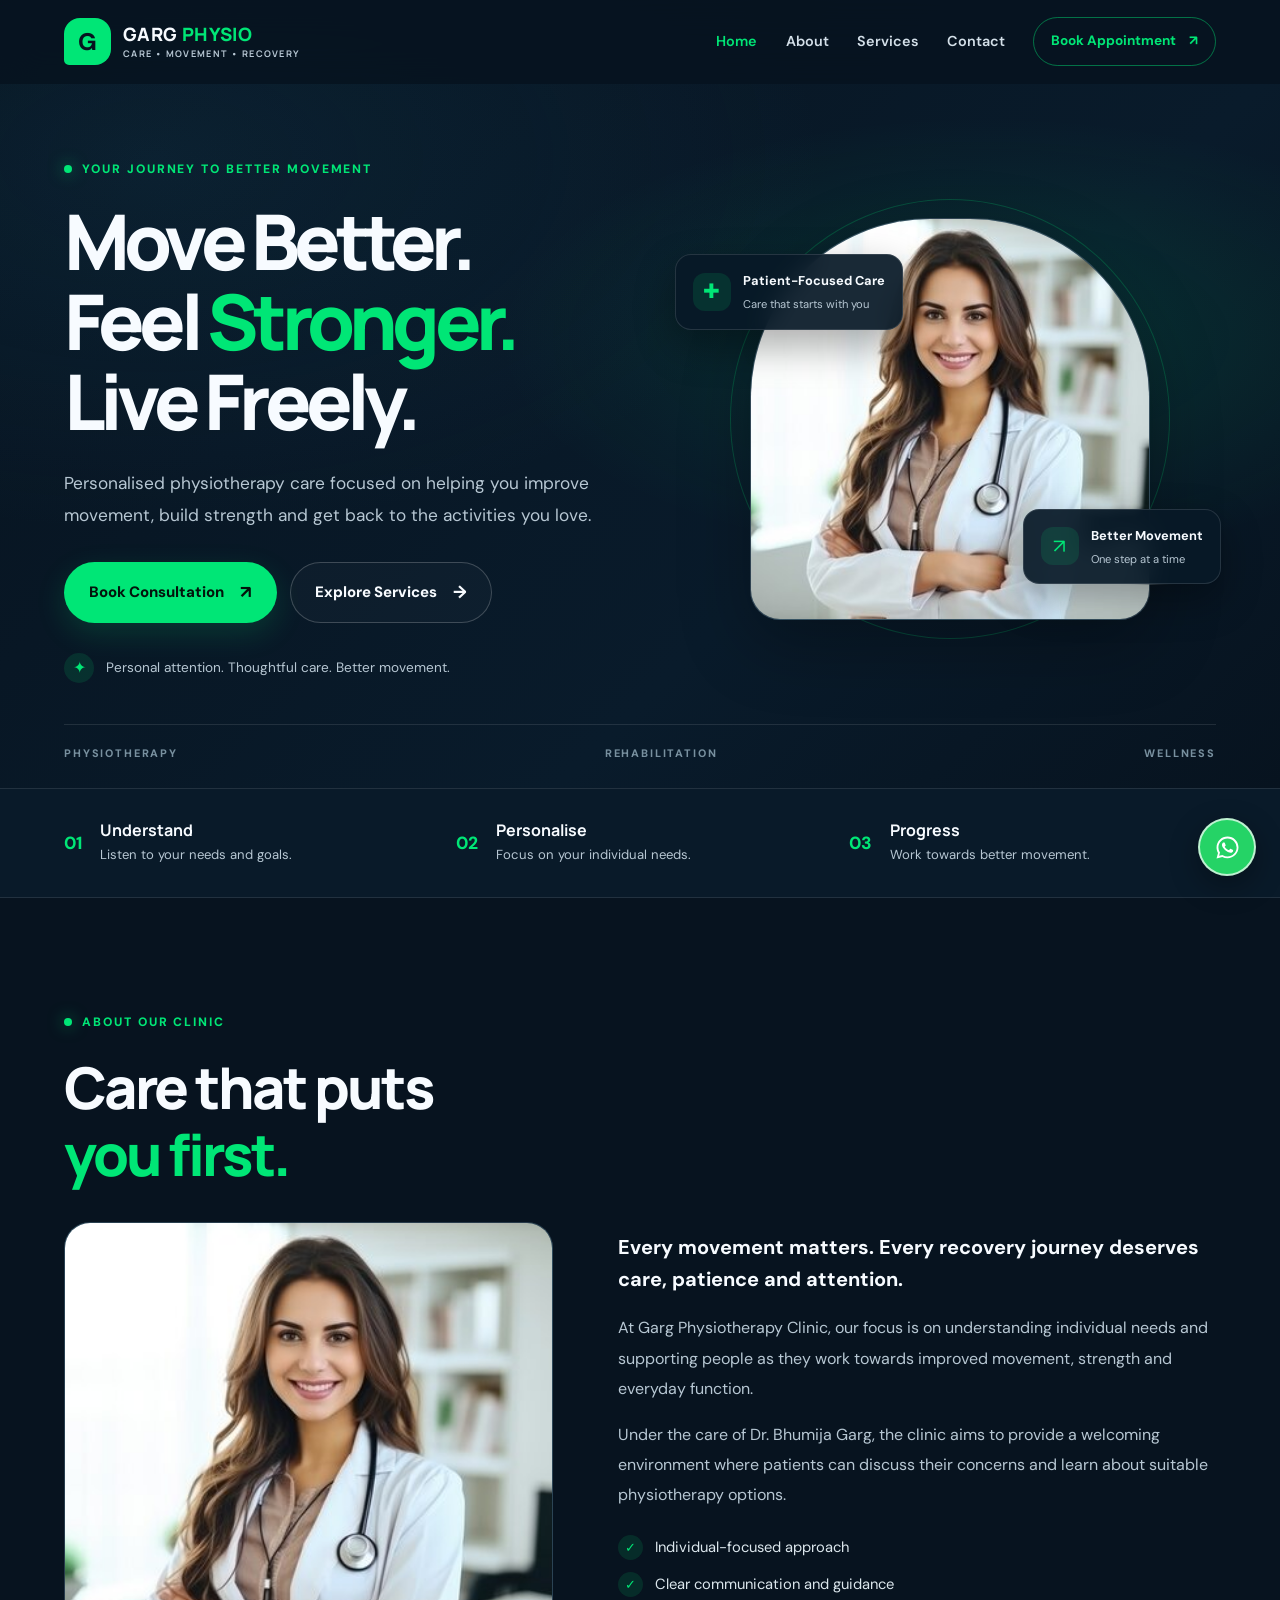
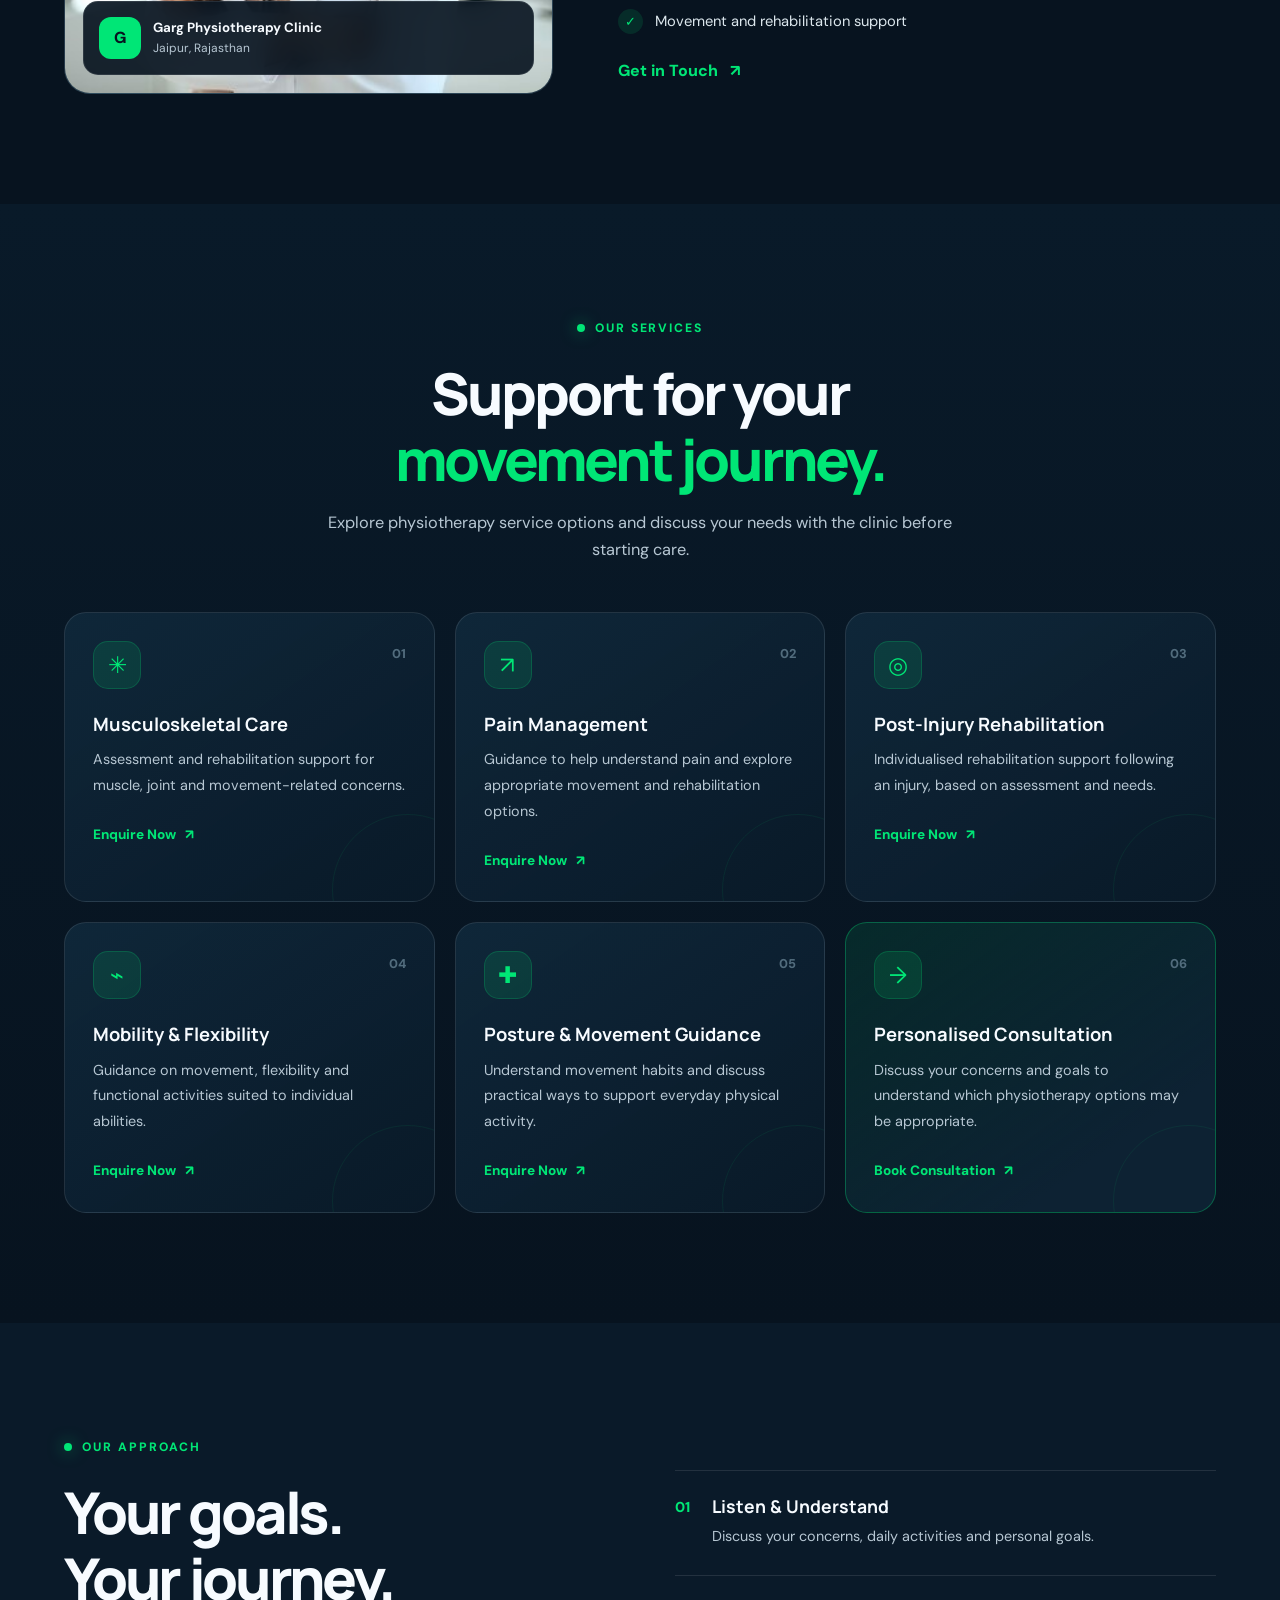
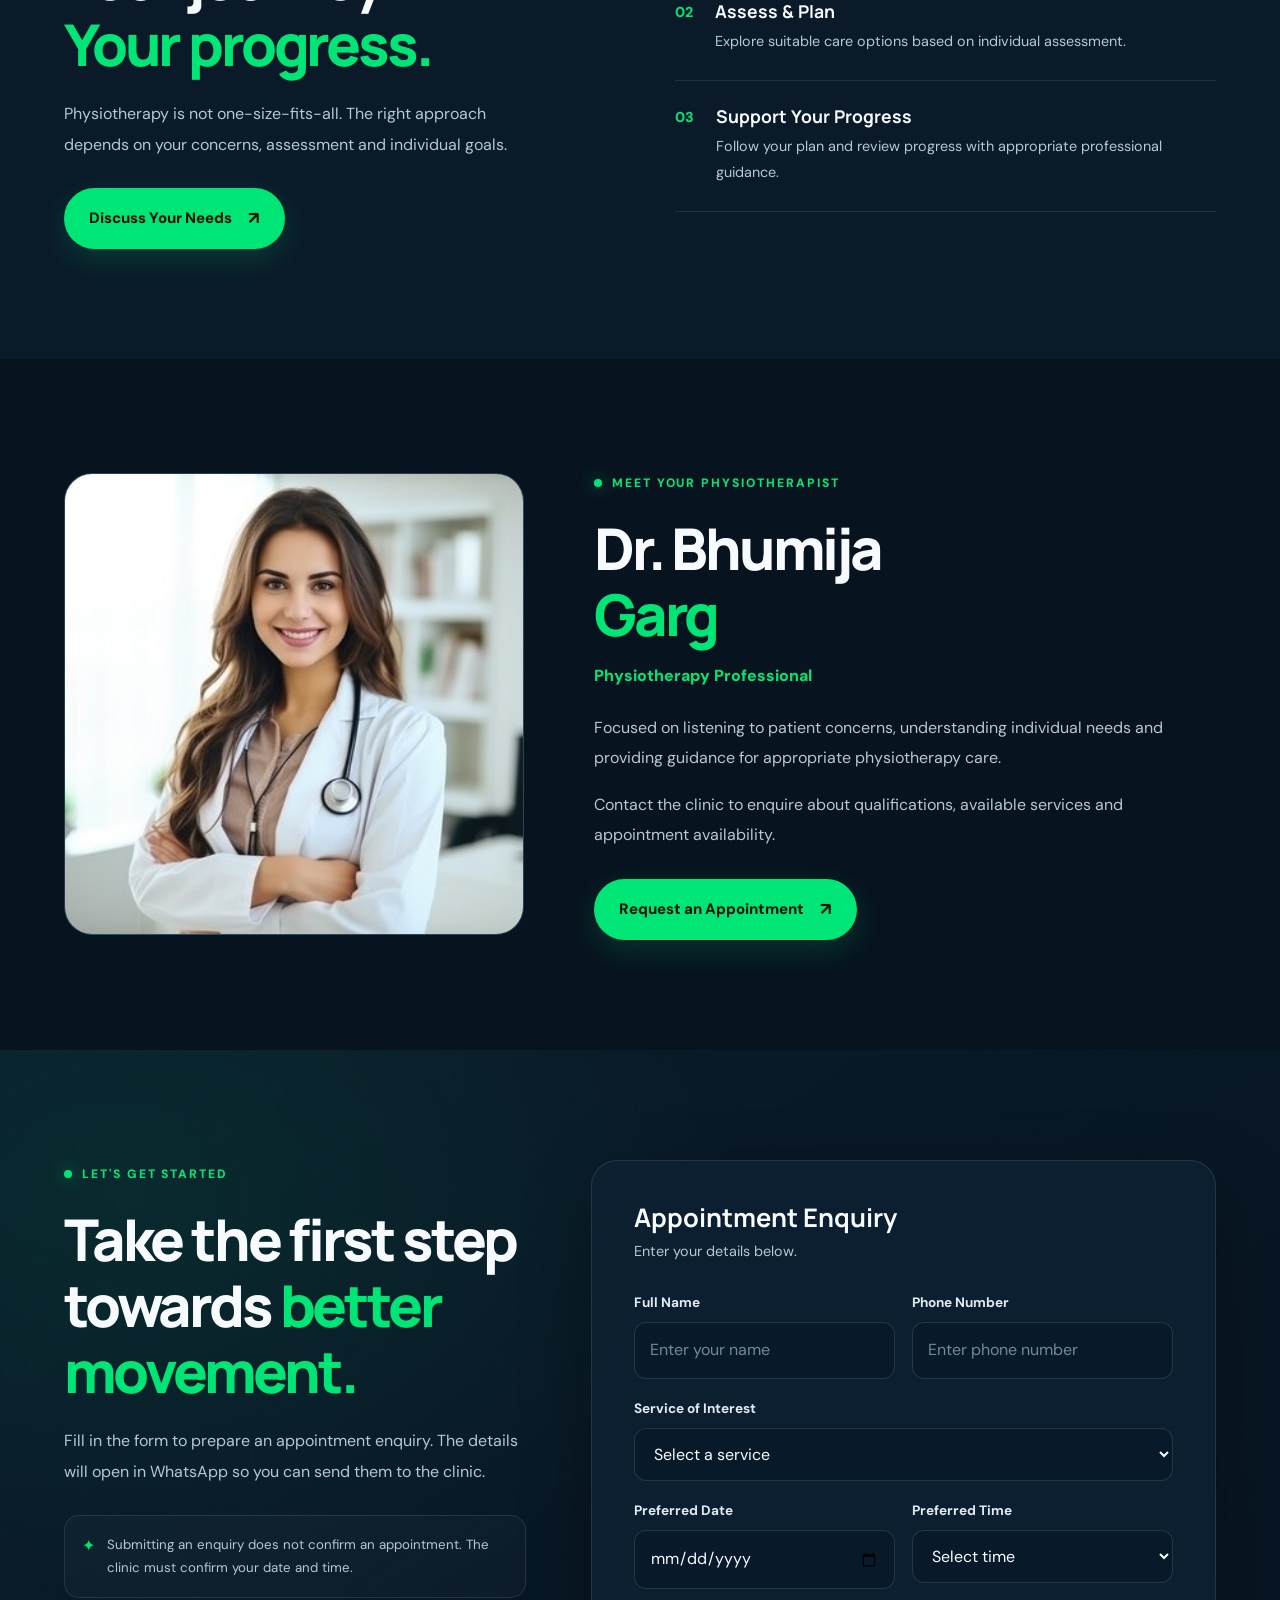
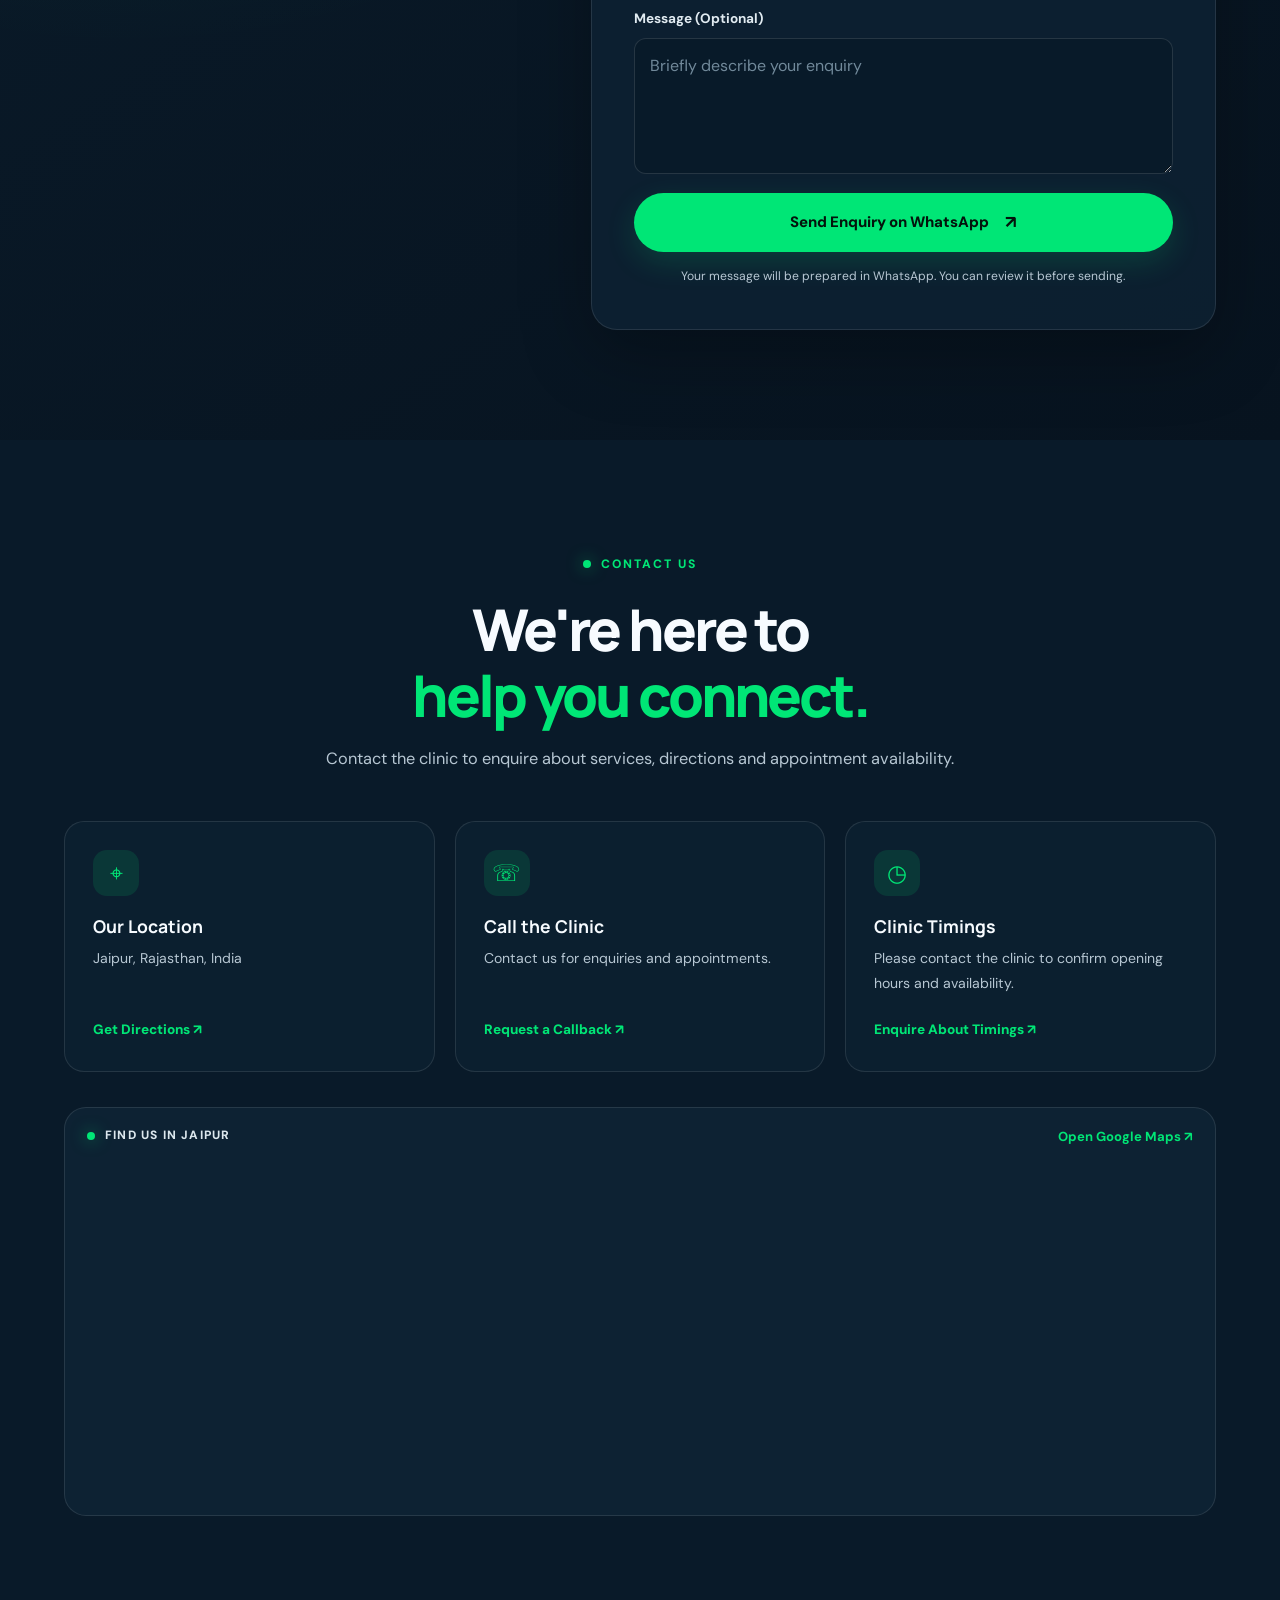
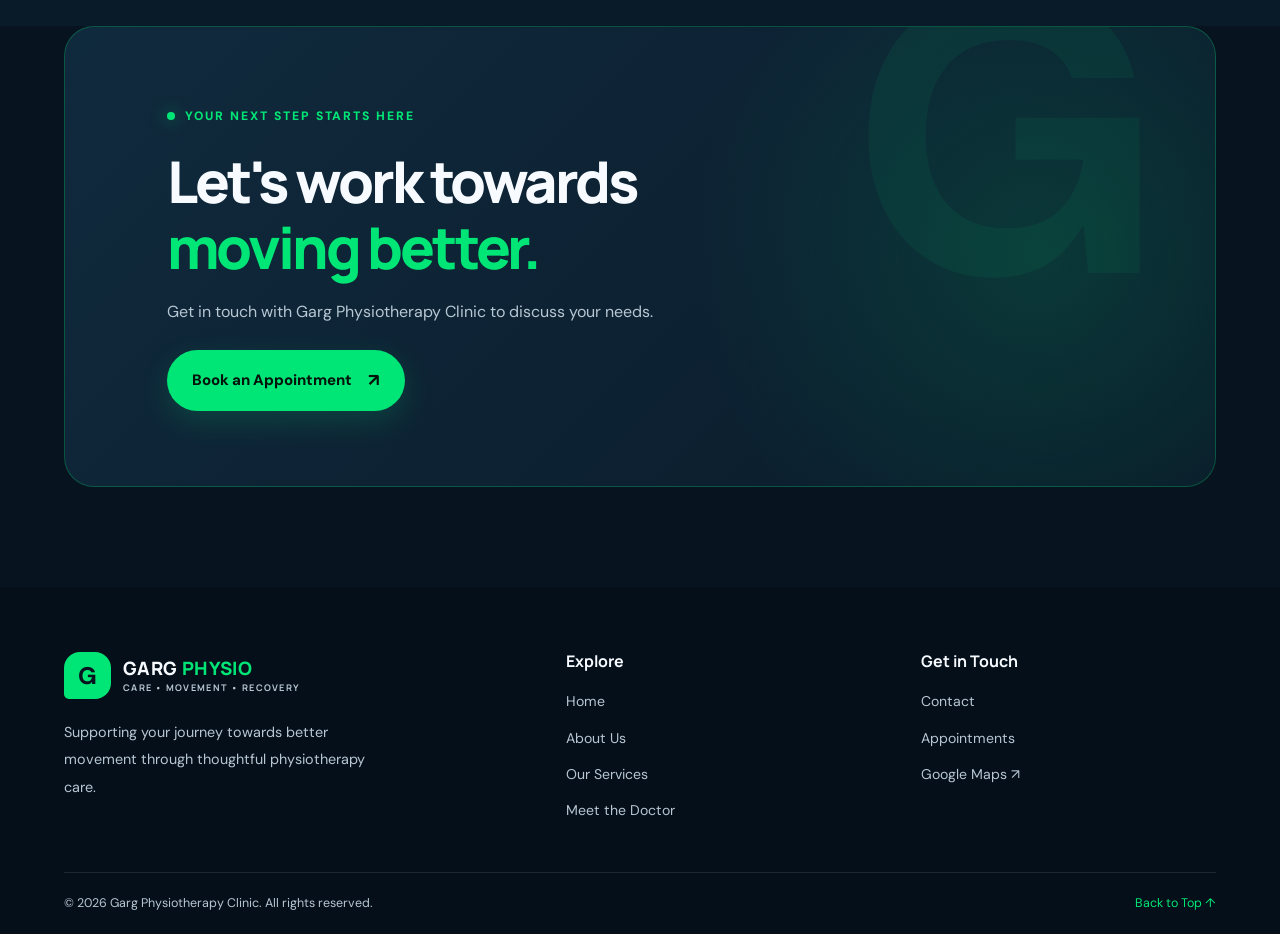
==== commit 34713878: "Add files via upload" ====
--- a/index.html
+++ b/index.html
@@ -117,7 +117,7 @@
 
                 <div class="hero-image-wrap">
                     <img
-                        src="images/doctor.png"
+                        src="images/doctor.jpg"
                         alt="Dr. Bhumija Garg - Physiotherapy"
                         class="hero-doctor-image"
                         onerror="this.style.display='none';"
@@ -207,7 +207,7 @@
 
                 <div class="about-image">
                     <img
-                        src="images/doctor.png"
+                        src="images/doctor.jpg"
                         alt="Dr. Bhumija Garg"
                         loading="lazy"
                         onerror="this.style.display='none';"
@@ -461,7 +461,7 @@
 
                 <div class="doctor-photo">
                     <img
-                        src="images/doctor.png"
+                        src="images/doctor.jpg"
                         alt="Dr. Bhumija Garg - Garg Physiotherapy Clinic"
                         loading="lazy"
                         onerror="this.style.display='none';"
